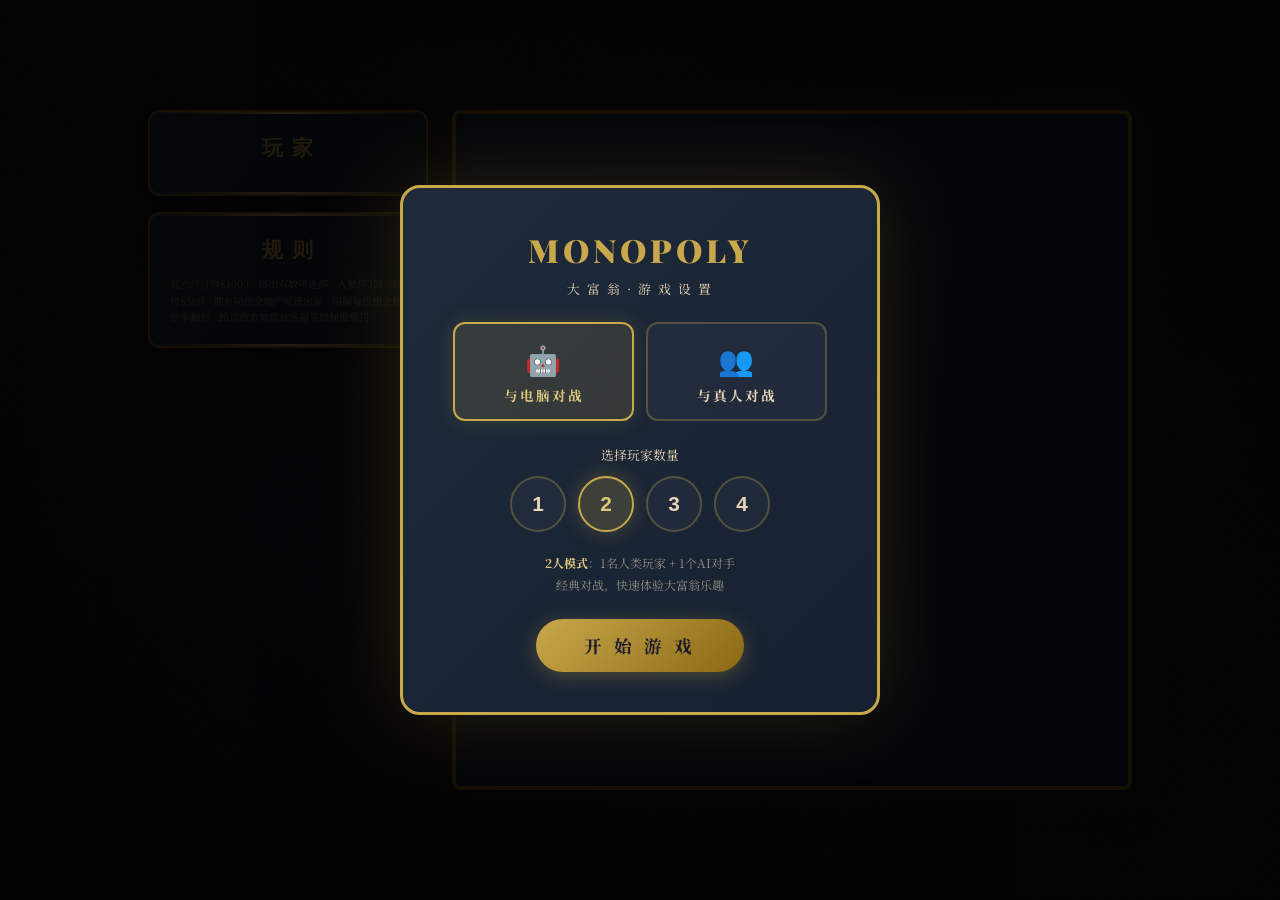
==== monopoly.html @ a70f1a92 "Initial commit - Monopoly board game project" ====
<!DOCTYPE html>
<html lang="zh-CN">
<head>
<meta charset="UTF-8">
<meta name="viewport" content="width=device-width, initial-scale=1.0">
<title>大富翁 - Monopoly</title>
<link href="https://fonts.googleapis.com/css2?family=Playfair+Display:wght@400;700;900&family=Noto+Serif+SC:wght@400;600;700;900&family=Cormorant+Garamond:wght@400;600;700&display=swap" rel="stylesheet">
<style>
:root {
  --gold: #c9a84c;
  --gold-light: #e0c97f;
  --gold-dark: #8b6914;
  --bg: #1a1a2e;
  --text: #e8d5b7;
  --text-light: #f5ecd7;
  --red: #c0392b;
  --red-light: #e74c3c;
  --green: #27ae60;
  --blue: #2980b9;
  --orange: #e67e22;
  --pink: #e84393;
  --brown: #8b4513;
  --light-blue: #87ceeb;
  --dark-blue: #1a237e;
  --railroad: #555;
  --utility: #aaa;
  --p4-yellow: #f1c40f;
  --p4-green: #27ae60;
}

* { margin: 0; padding: 0; box-sizing: border-box; }

body {
  background: radial-gradient(ellipse at center, #1a1a2e 0%, #0a0a15 70%);
  min-height: 100vh;
  display: flex;
  justify-content: center;
  align-items: center;
  font-family: 'Noto Serif SC', 'Playfair Display', serif;
  overflow-x: hidden;
  position: relative;
}
body::before {
  content: '';
  position: fixed;
  inset: 0;
  pointer-events: none;
  z-index: 0;
  background:
    repeating-linear-gradient(45deg, transparent, transparent 2px, rgba(201,168,76,0.025) 2px, rgba(201,168,76,0.025) 4px),
    repeating-linear-gradient(-45deg, transparent, transparent 2px, rgba(201,168,76,0.025) 2px, rgba(201,168,76,0.025) 4px),
    radial-gradient(ellipse at 30% 20%, rgba(201,168,76,0.04) 0%, transparent 50%),
    radial-gradient(ellipse at 70% 80%, rgba(201,168,76,0.03) 0%, transparent 50%);
}
body::after {
  content: '';
  position: fixed;
  inset: 0;
  pointer-events: none;
  z-index: 0;
  background: url("data:image/svg+xml,%3Csvg viewBox='0 0 256 256' xmlns='http://www.w3.org/2000/svg'%3E%3Cfilter id='n'%3E%3CfeTurbulence type='fractalNoise' baseFrequency='0.9' numOctaves='4' stitchTiles='stitch'/%3E%3C/filter%3E%3Crect width='100%25' height='100%25' filter='url(%23n)' opacity='0.03'/%3E%3C/svg%3E");
  opacity: 0.6;
}

.game-wrapper { display: flex; gap: 24px; align-items: flex-start; padding: 20px; position: relative; z-index: 1; }

.side-panel { display: flex; flex-direction: column; gap: 16px; min-width: 240px; max-width: 280px; }

.panel-card {
  background: linear-gradient(135deg, #1e2a3a 0%, #162030 100%);
  border: 2px solid var(--gold-dark);
  border-radius: 12px;
  padding: 20px;
  position: relative;
  overflow: hidden;
  box-shadow: 0 4px 20px rgba(0,0,0,0.5), inset 0 1px 0 rgba(201,168,76,0.1);
}

.panel-card::before, .panel-card::after {
  content: '';
  position: absolute;
  left: 0; right: 0;
  height: 2px;
  background: linear-gradient(90deg, transparent, var(--gold-light), transparent);
}
.panel-card::before { top: 0; }
.panel-card::after { bottom: 0; }

.panel-title {
  font-family: 'Playfair Display', serif;
  color: var(--gold);
  font-size: 1.3rem;
  font-weight: 700;
  text-align: center;
  letter-spacing: 2px;
  margin-bottom: 12px;
}

.player-item {
  display: flex;
  align-items: center;
  gap: 12px;
  padding: 10px 14px;
  border-radius: 8px;
  background: rgba(255,255,255,0.03);
  border: 1px solid rgba(201,168,76,0.15);
  transition: all 0.3s;
  margin-bottom: 6px;
}

.player-item.active {
  border-color: var(--gold);
  background: rgba(201,168,76,0.08);
  box-shadow: 0 0 20px rgba(201,168,76,0.15);
}

.player-token {
  width: 38px; height: 38px;
  border-radius: 50%;
  display: flex;
  align-items: center;
  justify-content: center;
  font-weight: 900;
  font-size: 1rem;
  color: white;
  flex-shrink: 0;
  box-shadow: 0 3px 10px rgba(0,0,0,0.4);
  position: relative;
}

.player-token::after {
  content: '';
  position: absolute;
  inset: -3px;
  border-radius: 50%;
  border: 2px solid rgba(255,255,255,0.3);
}

.player-details { flex: 1; min-width: 0; }
.player-name { color: var(--text-light); font-weight: 600; font-size: 0.9rem; }
.player-money {
  color: var(--gold-light);
  font-family: 'Cormorant Garamond', serif;
  font-size: 1.1rem;
  font-weight: 700;
}
.player-props { color: rgba(232,213,183,0.5); font-size: 0.7rem; margin-top: 2px; }

/* ===== BOARD ===== */
.board-outer {
  background: linear-gradient(135deg, #1a2744 0%, #0d1b36 100%);
  border: 4px solid var(--gold-dark);
  border-radius: 8px;
  padding: 6px;
  box-shadow: 0 0 40px rgba(201,168,76,0.15), 0 10px 40px rgba(0,0,0,0.6), inset 0 0 30px rgba(0,0,0,0.3);
}

.board-grid {
  display: grid;
  grid-template-columns: repeat(11, 1fr);
  grid-template-rows: repeat(11, 1fr);
  width: 660px; height: 660px;
  gap: 2px;
  position: relative;
}

.center-area {
  grid-column: 2 / 11; grid-row: 2 / 11;
  background: linear-gradient(135deg, #0d1b36 0%, #091428 100%);
  border: 2px solid rgba(201,168,76,0.2);
  border-radius: 4px;
  display: flex;
  flex-direction: column;
  align-items: center;
  justify-content: center;
  gap: 16px;
  position: relative;
  overflow: hidden;
}

.center-area::before {
  content: '大 富 翁';
  position: absolute;
  font-family: 'Playfair Display', serif;
  font-size: 3.5rem;
  font-weight: 900;
  color: rgba(201,168,76,0.08);
  letter-spacing: 10px;
  transform: rotate(-15deg);
  white-space: nowrap;
}

.game-logo {
  font-family: 'Playfair Display', serif;
  font-size: 2rem;
  font-weight: 900;
  color: var(--gold);
  text-align: center;
  letter-spacing: 6px;
  text-shadow: 0 0 20px rgba(201,168,76,0.3);
  z-index: 1;
}

.game-logo .sub { display: block; font-size: 0.7rem; letter-spacing: 4px; font-weight: 400; color: rgba(201,168,76,0.6); }

.dice-container { display: flex; justify-content: center; gap: 14px; margin: 8px 0; }

.dice {
  width: 52px; height: 52px;
  background: linear-gradient(145deg, #faf3e0, #e8d5b7);
  border-radius: 10px;
  display: grid;
  grid-template-columns: repeat(3, 1fr);
  grid-template-rows: repeat(3, 1fr);
  padding: 6px;
  box-shadow: 0 4px 15px rgba(0,0,0,0.5), inset 0 -2px 3px rgba(0,0,0,0.1);
  align-items: center; justify-items: center;
}

.dice.rolling { animation: diceRoll 0.5s ease-out; }

@keyframes diceRoll {
  0% { transform: rotate(0deg) scale(1); }
  25% { transform: rotate(90deg) scale(1.15); }
  50% { transform: rotate(200deg) scale(1.1); }
  75% { transform: rotate(310deg) scale(1.15); }
  100% { transform: rotate(360deg) scale(1); }
}

.dot { width: 10px; height: 10px; background: #2c1810; border-radius: 50%; }

.btn-roll {
  background: linear-gradient(135deg, var(--gold), var(--gold-dark));
  color: #1a1a2e;
  border: none;
  padding: 12px 36px;
  font-family: 'Noto Serif SC', serif;
  font-size: 1rem;
  font-weight: 700;
  border-radius: 50px;
  cursor: pointer;
  letter-spacing: 3px;
  box-shadow: 0 4px 15px rgba(201,168,76,0.3);
  transition: all 0.3s;
  z-index: 1;
}

.btn-roll:hover { transform: translateY(-2px); box-shadow: 0 6px 25px rgba(201,168,76,0.5); }
.btn-roll:active { transform: translateY(0); }
.btn-roll:disabled { opacity: 0.5; cursor: not-allowed; transform: none; }

.game-status { color: var(--text); font-size: 0.85rem; text-align: center; z-index: 1; min-height: 1.5em; }

/* ===== CELLS ===== */
.cell {
  border-radius: 3px;
  display: flex;
  flex-direction: column;
  align-items: center;
  justify-content: center;
  font-size: 0.55rem;
  text-align: center;
  cursor: pointer;
  transition: all 0.2s;
  position: relative;
  overflow: hidden;
  border: 1px solid rgba(201,168,76,0.1);
}

.cell:hover { z-index: 10; transform: scale(1.08); box-shadow: 0 0 15px rgba(201,168,76,0.3); }

.cell .color-bar { position: absolute; bottom: 0; left: 0; right: 0; height: 4px; }
.cell .cell-name {
  font-weight: 700;
  line-height: 1.2;
  font-size: 0.55rem;
  color: #f0e6d3;
  text-shadow: 0 1px 2px rgba(0,0,0,0.6);
  padding: 0 2px;
}
.cell .cell-price { font-size: 0.4rem; color: rgba(255,255,255,0.55); }

/* Color-coded cell names by property group */
.cell.property .cell-name { color: #f0e6d3; }
.cell.corner .cell-name { color: #e0c97f; font-size: 0.65rem; text-shadow: 0 0 6px rgba(201,168,76,0.4); }
.cell.chance .cell-name { color: #f5a098; }
.cell.chest .cell-name { color: #82e0aa; }
.cell.tax .cell-name { color: #f0c0a0; }
.cell.railroad .cell-name { color: #c0c0c0; }
.cell.utility .cell-name { color: #e0d8c8; }

.cell.corner { font-size: 0.65rem; font-weight: 700; letter-spacing: 1px; background: rgba(201,168,76,0.08) !important; border-color: rgba(201,168,76,0.3); }
.cell.property { background: rgba(255,255,255,0.03); }
.cell.chance { background: rgba(231,76,60,0.08); border-color: rgba(231,76,60,0.2); }
.cell.chest { background: rgba(46,204,113,0.08); border-color: rgba(46,204,113,0.2); }
.cell.tax { background: rgba(255,255,255,0.05); }
.cell.railroad { background: rgba(255,255,255,0.05); }
.cell.utility { background: rgba(255,255,255,0.05); }

.cell .tokens-on-cell { display: flex; gap: 1px; position: absolute; top: 2px; }
.cell .mini-token { width: 12px; height: 12px; border-radius: 50%; border: 1px solid rgba(255,255,255,0.5); }

.cell.owned { box-shadow: inset 0 0 8px rgba(201,168,76,0.2); }

/* Teleport mode highlight */
.cell.teleport-target {
  animation: teleportPulse 0.8s ease-in-out infinite;
  border-color: rgba(46, 204, 113, 0.5) !important;
  box-shadow: 0 0 12px rgba(46, 204, 113, 0.3), inset 0 0 8px rgba(46, 204, 113, 0.1);
}

.cell.teleport-target:hover {
  border-color: rgba(46, 204, 113, 0.9) !important;
  box-shadow: 0 0 25px rgba(46, 204, 113, 0.6), inset 0 0 15px rgba(46, 204, 113, 0.2);
  transform: scale(1.1);
  z-index: 15;
}

@keyframes teleportPulse {
  0%, 100% { box-shadow: 0 0 8px rgba(46, 204, 113, 0.2), inset 0 0 6px rgba(46, 204, 113, 0.08); }
  50% { box-shadow: 0 0 18px rgba(46, 204, 113, 0.45), inset 0 0 12px rgba(46, 204, 113, 0.15); }
}

/* House icons */
.cell .houses-row {
  display: flex;
  gap: 1px;
  position: absolute;
  bottom: 5px;
  left: 50%;
  transform: translateX(-50%);
}

.cell .house-icon {
  width: 6px; height: 6px;
  background: #2ecc71;
  border: 1px solid #27ae60;
  clip-path: polygon(0% 100%, 0% 40%, 50% 0%, 100% 40%, 100% 100%);
}

.cell .hotel-icon {
  width: 10px; height: 7px;
  background: #e74c3c;
  border: 1px solid #c0392b;
  border-radius: 2px;
}

/* ===== CELL HIGHLIGHT ===== */
.cell.current-pos {
  animation: cellGlow 1.2s ease-in-out infinite;
  z-index: 5;
}

@keyframes cellGlow {
  0%, 100% { box-shadow: 0 0 8px rgba(201,168,76,0.4), inset 0 0 8px rgba(201,168,76,0.15); }
  50% { box-shadow: 0 0 20px rgba(201,168,76,0.8), 0 0 35px rgba(201,168,76,0.4), inset 0 0 15px rgba(201,168,76,0.25); }
}

/* ===== PENALTY ANIMATION ===== */
.penalty-overlay {
  position: fixed;
  inset: 0;
  display: flex;
  align-items: center;
  justify-content: center;
  z-index: 260;
  pointer-events: none;
}

.penalty-burst {
  display: flex;
  flex-direction: column;
  align-items: center;
  gap: 4px;
  animation: penaltyPop 0.6s cubic-bezier(0.34, 1.56, 0.64, 1);
}

.penalty-amount {
  font-family: 'Cormorant Garamond', serif;
  font-size: 3.5rem;
  font-weight: 900;
  color: #e74c3c;
  text-shadow: 0 0 30px rgba(231,76,60,0.6), 0 4px 10px rgba(0,0,0,0.5);
  animation: penaltyShake 0.5s ease-in-out;
}

.penalty-label {
  font-size: 1rem;
  color: var(--text-light);
  letter-spacing: 2px;
}

@keyframes penaltyPop {
  0% { transform: scale(0.3); opacity: 0; }
  60% { transform: scale(1.15); opacity: 1; }
  100% { transform: scale(1); opacity: 1; }
}

@keyframes penaltyShake {
  0%, 100% { transform: translateX(0); }
  10% { transform: translateX(-8px); }
  20% { transform: translateX(8px); }
  30% { transform: translateX(-6px); }
  40% { transform: translateX(6px); }
  50% { transform: translateX(-4px); }
  60% { transform: translateX(4px); }
  70% { transform: translateX(-2px); }
  80% { transform: translateX(2px); }
  90% { transform: translateX(0); }
}

/* ===== DICE RESULT OVERLAY ===== */
.dice-result-overlay {
  position: fixed;
  inset: 0;
  display: flex;
  align-items: center;
  justify-content: center;
  z-index: 250;
  pointer-events: none;
  animation: diceResultIn 0.3s ease-out;
}

.dice-result-content {
  display: flex;
  align-items: center;
  gap: 20px;
  background: linear-gradient(135deg, #1e2a3a 0%, #162030 100%);
  border: 3px solid var(--gold);
  border-radius: 20px;
  padding: 24px 40px;
  box-shadow: 0 15px 50px rgba(0,0,0,0.6), 0 0 60px rgba(201,168,76,0.25);
}

.dice-result-dice { display: flex; gap: 12px; }

.dice-result-die {
  width: 64px; height: 64px;
  background: linear-gradient(145deg, #faf3e0, #e8d5b7);
  border-radius: 14px;
  display: grid;
  grid-template-columns: repeat(3, 1fr);
  grid-template-rows: repeat(3, 1fr);
  padding: 8px;
  box-shadow: 0 4px 20px rgba(0,0,0,0.5), inset 0 -3px 4px rgba(0,0,0,0.1);
  align-items: center; justify-items: center;
  animation: dicePopIn 0.4s cubic-bezier(0.34, 1.56, 0.64, 1);
}

.dice-result-die:nth-child(2) { animation-delay: 0.15s; }
.dice-result-die .rdot { width: 13px; height: 13px; background: #2c1810; border-radius: 50%; }

@keyframes dicePopIn {
  0% { transform: scale(0) rotate(-180deg); opacity: 0; }
  100% { transform: scale(1) rotate(0deg); opacity: 1; }
}

.dice-result-info { display: flex; flex-direction: column; align-items: center; gap: 4px; }

.dice-result-total {
  font-family: 'Cormorant Garamond', serif;
  font-size: 2.8rem;
  font-weight: 700;
  color: var(--gold);
  line-height: 1;
  text-shadow: 0 0 15px rgba(201,168,76,0.4);
}

.dice-result-label { font-size: 0.8rem; color: var(--text); letter-spacing: 2px; }
.dice-result-double { font-family: 'Playfair Display', serif; font-size: 0.9rem; color: var(--gold-light); letter-spacing: 3px; animation: doublePulse 0.8s ease-in-out infinite; }

@keyframes doublePulse {
  0%, 100% { opacity: 0.6; transform: scale(1); }
  50% { opacity: 1; transform: scale(1.08); }
}

@keyframes diceResultIn { from { opacity: 0; transform: scale(0.8); } to { opacity: 1; transform: scale(1); } }
.dice-result-overlay.fade-out { animation: diceResultOut 0.3s ease-out forwards; }
@keyframes diceResultOut { from { opacity: 1; transform: scale(1); } to { opacity: 0; transform: scale(0.9); } }

/* ===== MOVING TOKEN ===== */
.moving-token {
  position: absolute;
  width: 16px; height: 16px;
  border-radius: 50%;
  z-index: 20;
  pointer-events: none;
  box-shadow: 0 0 15px currentColor, 0 2px 8px rgba(0,0,0,0.5);
  transition: left 0.18s ease-out, top 0.18s ease-out;
  border: 2px solid rgba(255,255,255,0.5);
}

.path-trace {
  position: absolute;
  width: 10px; height: 10px;
  border-radius: 50%;
  z-index: 8;
  pointer-events: none;
  animation: traceFade 0.6s ease-out forwards;
}

@keyframes traceFade {
  0% { opacity: 0.8; transform: scale(1); }
  100% { opacity: 0; transform: scale(0.3); }
}

/* ===== SETUP MODAL ===== */
.setup-overlay {
  position: fixed;
  inset: 0;
  background: rgba(0,0,0,0.85);
  display: flex;
  align-items: center;
  justify-content: center;
  z-index: 500;
  animation: fadeIn 0.5s;
}

.setup-card {
  background: linear-gradient(135deg, #1e2a3a 0%, #162030 100%);
  border: 3px solid var(--gold);
  border-radius: 20px;
  padding: 40px 50px;
  box-shadow: 0 0 80px rgba(201,168,76,0.2), 0 20px 60px rgba(0,0,0,0.5);
  animation: slideUp 0.5s ease-out;
  text-align: center;
  max-width: 480px;
  width: 90%;
}

.setup-title {
  font-family: 'Playfair Display', serif;
  font-size: 2rem;
  font-weight: 900;
  color: var(--gold);
  letter-spacing: 4px;
  margin-bottom: 8px;
}

.setup-subtitle {
  font-size: 0.8rem;
  color: var(--text);
  margin-bottom: 24px;
  letter-spacing: 2px;
}

.setup-players {
  display: flex;
  justify-content: center;
  gap: 12px;
  margin-bottom: 20px;
}

.setup-player-btn {
  width: 56px; height: 56px;
  border-radius: 50%;
  border: 2px solid rgba(201,168,76,0.3);
  background: rgba(255,255,255,0.03);
  color: var(--text);
  font-size: 1.3rem;
  font-weight: 700;
  cursor: pointer;
  transition: all 0.3s;
  display: flex;
  align-items: center;
  justify-content: center;
}

.setup-player-btn:hover { border-color: var(--gold); background: rgba(201,168,76,0.1); }
.setup-player-btn.selected { border-color: var(--gold); background: rgba(201,168,76,0.2); box-shadow: 0 0 20px rgba(201,168,76,0.3); color: var(--gold-light); }

.setup-description {
  font-size: 0.75rem;
  color: rgba(232,213,183,0.6);
  line-height: 1.8;
  margin-bottom: 24px;
}

.setup-description strong { color: var(--gold-light); }

.btn-start {
  background: linear-gradient(135deg, var(--gold), var(--gold-dark));
  color: #1a1a2e;
  border: none;
  padding: 14px 48px;
  font-family: 'Noto Serif SC', serif;
  font-size: 1.1rem;
  font-weight: 700;
  border-radius: 50px;
  cursor: pointer;
  letter-spacing: 4px;
  box-shadow: 0 4px 20px rgba(201,168,76,0.3);
  transition: all 0.3s;
}

.btn-start:hover { transform: translateY(-2px); box-shadow: 0 8px 30px rgba(201,168,76,0.5); }
.btn-start:active { transform: translateY(0); }

/* ===== HOUSE UPGRADE PANEL ===== */
.house-upgrade-item {
  display: flex;
  align-items: center;
  justify-content: space-between;
  padding: 6px 0;
  border-bottom: 1px solid rgba(201,168,76,0.1);
  font-size: 0.65rem;
  color: var(--text);
}

.house-upgrade-item .prop-info { flex: 1; }
.house-upgrade-item .prop-name-u { font-weight: 600; color: var(--text-light); }
.house-upgrade-item .prop-houses { font-size: 0.6rem; color: rgba(232,213,183,0.5); }

.btn-house {
  padding: 3px 10px;
  font-size: 0.6rem;
  border-radius: 4px;
  border: 1px solid var(--gold);
  background: transparent;
  color: var(--gold-light);
  cursor: pointer;
  transition: all 0.2s;
  font-weight: 600;
  white-space: nowrap;
}

.btn-house:hover { background: rgba(201,168,76,0.15); }
.btn-house:disabled { opacity: 0.3; cursor: not-allowed; }

/* ===== MODAL ===== */
.modal-overlay {
  position: fixed;
  inset: 0;
  background: rgba(0,0,0,0.75);
  display: flex;
  align-items: center;
  justify-content: center;
  z-index: 100;
  animation: fadeIn 0.2s;
}

.modal-overlay.hidden { display: none; }

@keyframes fadeIn { from { opacity: 0; } to { opacity: 1; } }

.modal-card {
  background: linear-gradient(135deg, #1e2a3a 0%, #162030 100%);
  border: 3px solid var(--gold);
  border-radius: 16px;
  padding: 30px;
  max-width: 380px;
  width: 90%;
  box-shadow: 0 20px 60px rgba(0,0,0,0.7), 0 0 40px rgba(201,168,76,0.15);
  animation: slideUp 0.3s ease-out;
}

@keyframes slideUp { from { transform: translateY(30px); opacity: 0; } to { transform: translateY(0); opacity: 1; } }

.modal-title {
  font-family: 'Playfair Display', serif;
  color: var(--gold);
  font-size: 1.6rem;
  text-align: center;
  margin-bottom: 16px;
  letter-spacing: 2px;
}

.modal-body { color: var(--text); text-align: center; line-height: 1.8; margin-bottom: 20px; }
.modal-body .prop-name { font-size: 1.2rem; font-weight: 700; color: var(--gold-light); }
.modal-body .prop-price { font-size: 0.9rem; color: var(--text); }

.modal-buttons { display: flex; gap: 12px; justify-content: center; }

.btn {
  padding: 10px 28px;
  border-radius: 50px;
  font-family: 'Noto Serif SC', serif;
  font-weight: 700;
  font-size: 0.9rem;
  cursor: pointer;
  letter-spacing: 2px;
  transition: all 0.3s;
  border: none;
}

.btn-primary { background: linear-gradient(135deg, var(--gold), var(--gold-dark)); color: #1a1a2e; }
.btn-primary:hover { box-shadow: 0 4px 15px rgba(201,168,76,0.4); transform: translateY(-1px); }
.btn-secondary { background: transparent; border: 1px solid rgba(201,168,76,0.4); color: var(--text); }
.btn-secondary:hover { background: rgba(201,168,76,0.08); }

/* ===== NOTIFICATION ===== */
.notification {
  position: fixed;
  top: 20px;
  left: 50%;
  transform: translateX(-50%);
  background: linear-gradient(135deg, #1e2a3a, #162030);
  border: 2px solid var(--gold);
  border-radius: 12px;
  padding: 14px 28px;
  color: var(--text-light);
  font-family: 'Noto Serif SC', serif;
  z-index: 200;
  animation: notifIn 0.3s ease-out;
  box-shadow: 0 10px 30px rgba(0,0,0,0.5);
  text-align: center;
  max-width: 500px;
}

.notification.fade-out { animation: notifOut 0.3s ease-out forwards; }

@keyframes notifIn { from { transform: translateX(-50%) translateY(-20px); opacity: 0; } to { transform: translateX(-50%) translateY(0); opacity: 1; } }
@keyframes notifOut { from { transform: translateX(-50%) translateY(0); opacity: 1; } to { transform: translateX(-50%) translateY(-20px); opacity: 0; } }

/* ===== GAME OVER ===== */
.game-over-overlay {
  position: fixed;
  inset: 0;
  background: rgba(0,0,0,0.85);
  display: flex;
  align-items: center;
  justify-content: center;
  z-index: 300;
  animation: fadeIn 0.5s;
}

.game-over-card {
  background: linear-gradient(135deg, #1e2a3a, #162030);
  border: 3px solid var(--gold);
  border-radius: 20px;
  padding: 40px;
  text-align: center;
  box-shadow: 0 0 80px rgba(201,168,76,0.2);
  animation: slideUp 0.5s ease-out;
}

.game-over-title { font-family: 'Playfair Display', serif; font-size: 2.5rem; color: var(--gold); letter-spacing: 4px; margin-bottom: 12px; }
.game-over-winner { font-size: 1.4rem; color: var(--text-light); margin-bottom: 24px; }

@media (max-width: 1000px) {
  .game-wrapper { flex-direction: column; align-items: center; width: 100%; padding: 12px; }
  .side-panel { flex-direction: row; min-width: auto; max-width: none; width: 100%; flex-wrap: wrap; justify-content: center; }
  .side-panel .panel-card { flex: 1; min-width: 200px; }
  .board-grid { width: min(86vw, 660px); height: min(86vw, 660px); }
}

/* ===== MODE SELECTOR ===== */
.mode-selector {
  display: flex;
  gap: 12px;
  margin-bottom: 24px;
  justify-content: center;
}

.mode-btn {
  flex: 1;
  padding: 14px 20px;
  border-radius: 12px;
  border: 2px solid rgba(201,168,76,0.3);
  background: rgba(255,255,255,0.03);
  color: var(--text);
  cursor: pointer;
  transition: all 0.3s;
  font-family: 'Noto Serif SC', serif;
  font-size: 0.85rem;
  letter-spacing: 2px;
  text-align: center;
}

.mode-btn:hover { border-color: var(--gold); background: rgba(201,168,76,0.08); }
.mode-btn.selected {
  border-color: var(--gold);
  background: rgba(201,168,76,0.15);
  box-shadow: 0 0 20px rgba(201,168,76,0.2);
  color: var(--gold-light);
}

.mode-btn .mode-icon { display: block; font-size: 1.8rem; margin-bottom: 6px; }
.mode-btn .mode-label { font-weight: 700; }

/* ===== NAME INPUT ===== */
.name-input-group {
  display: flex;
  align-items: center;
  gap: 10px;
  margin-bottom: 10px;
  justify-content: center;
}

.name-input-color {
  width: 28px; height: 28px;
  border-radius: 50%;
  border: 2px solid rgba(255,255,255,0.3);
  flex-shrink: 0;
}

.name-input-field {
  padding: 8px 14px;
  border-radius: 8px;
  border: 1px solid rgba(201,168,76,0.3);
  background: rgba(255,255,255,0.05);
  color: var(--text-light);
  font-family: 'Noto Serif SC', serif;
  font-size: 0.85rem;
  text-align: center;
  width: 140px;
  outline: none;
  transition: border-color 0.3s;
}

.name-input-field:focus { border-color: var(--gold); }

.name-input-label {
  color: var(--text);
  font-size: 0.75rem;
  width: 50px;
  text-align: right;
  flex-shrink: 0;
}

/* ===== PASS DEVICE OVERLAY ===== */
.pass-overlay {
  position: fixed;
  inset: 0;
  background: rgba(0,0,0,0.9);
  display: flex;
  align-items: center;
  justify-content: center;
  z-index: 400;
  animation: fadeIn 0.3s;
  cursor: pointer;
}

.pass-card {
  background: linear-gradient(135deg, #1e2a3a 0%, #162030 100%);
  border: 3px solid var(--gold);
  border-radius: 20px;
  padding: 40px 50px;
  text-align: center;
  box-shadow: 0 0 60px rgba(201,168,76,0.2), 0 20px 60px rgba(0,0,0,0.5);
  animation: slideUp 0.4s ease-out;
  cursor: pointer;
  transition: transform 0.3s;
}

.pass-card:hover { transform: scale(1.02); }

.pass-icon {
  font-size: 3rem;
  margin-bottom: 16px;
  animation: passPulse 1.5s ease-in-out infinite;
}

@keyframes passPulse {
  0%, 100% { transform: scale(1); opacity: 0.8; }
  50% { transform: scale(1.1); opacity: 1; }
}

.pass-title {
  font-family: 'Playfair Display', serif;
  font-size: 1.8rem;
  color: var(--gold);
  letter-spacing: 3px;
  margin-bottom: 8px;
}

.pass-player-name {
  font-size: 1.5rem;
  font-weight: 700;
  color: var(--text-light);
  margin-bottom: 4px;
}

.pass-player-color {
  display: inline-block;
  width: 16px; height: 16px;
  border-radius: 50%;
  margin-right: 8px;
  vertical-align: middle;
}

.pass-hint {
  font-size: 0.8rem;
  color: rgba(232,213,183,0.5);
  margin-top: 16px;
  letter-spacing: 2px;
  animation: hintBlink 2s ease-in-out infinite;
}

@keyframes hintBlink {
  0%, 100% { opacity: 0.4; }
  50% { opacity: 1; }
}

/* ===== TURN INDICATOR ===== */
.turn-indicator {
  display: none;
  position: fixed;
  top: 16px;
  left: 50%;
  transform: translateX(-50%);
  z-index: 50;
  background: linear-gradient(135deg, #1e2a3a, #162030);
  border: 2px solid var(--gold);
  border-radius: 50px;
  padding: 8px 24px;
  font-family: 'Noto Serif SC', serif;
  font-size: 0.9rem;
  color: var(--gold-light);
  letter-spacing: 2px;
  animation: slideDown 0.3s ease-out;
  box-shadow: 0 4px 20px rgba(0,0,0,0.5);
}

@keyframes slideDown {
  from { transform: translateX(-50%) translateY(-40px); opacity: 0; }
  to { transform: translateX(-50%) translateY(0); opacity: 1; }
}
</style>
</head>
<body>

<!-- Setup Modal -->
<div class="setup-overlay" id="setupOverlay">
  <div class="setup-card">
    <div class="setup-title">MONOPOLY</div>
    <div class="setup-subtitle">大 富 翁 · 游 戏 设 置</div>
    <!-- Mode Selector -->
    <div class="mode-selector" id="modeSelector">
      <button class="mode-btn selected" data-mode="ai">
        <span class="mode-icon">🤖</span>
        <span class="mode-label">与电脑对战</span>
      </button>
      <button class="mode-btn" data-mode="human">
        <span class="mode-icon">👥</span>
        <span class="mode-label">与真人对战</span>
      </button>
    </div>
    <!-- Player Count -->
    <div style="font-size:0.8rem;color:var(--text);margin-bottom:12px;" id="playerCountLabel">选择玩家数量</div>
    <div class="setup-players" id="setupPlayers">
      <button class="setup-player-btn" data-count="1">1</button>
      <button class="setup-player-btn selected" data-count="2">2</button>
      <button class="setup-player-btn" data-count="3">3</button>
      <button class="setup-player-btn" data-count="4">4</button>
    </div>
    <!-- Name Inputs (visible in human mode) -->
    <div id="nameInputs" style="display:none; margin-top: 16px;"></div>
    <!-- Description -->
    <div class="setup-description" id="setupDescription">
      <strong>2人模式</strong>：1名人类玩家 + 1个AI对手<br>
      经典对战，快速体验大富翁乐趣
    </div>
    <button class="btn-start" id="btnStartGame">开 始 游 戏</button>
  </div>
</div>

<div class="game-wrapper">
  <div class="side-panel">
    <div class="panel-card">
      <div class="panel-title">玩 家</div>
      <div class="player-info" id="playerInfo"></div>
    </div>
    <div class="panel-card" id="propertyPanel" style="display:none;">
      <div class="panel-title">地 产</div>
      <div id="propertyList" style="font-size:0.7rem;color:var(--text);max-height:200px;overflow-y:auto;"></div>
    </div>
    <div class="panel-card" id="housePanel" style="display:none;">
      <div class="panel-title">🏠 房屋升级</div>
      <div id="houseList" style="font-size:0.7rem;color:var(--text);max-height:250px;overflow-y:auto;"></div>
    </div>
    <div class="panel-card">
      <div class="panel-title">规 则</div>
      <div style="font-size:0.65rem;color:rgba(232,213,183,0.6);line-height:1.6;">
        起点经过得$1000 · 掷出双数可连掷 · 入狱停3回合或付$500 · 拥有同色全地产可建房屋 · 房屋每级租金按倍率翻倍 · 路过敌方地盘按房屋等级梯度惩罚
      </div>
    </div>
  </div>

  <div class="board-container">
    <div class="board-outer">
      <div class="board-grid" id="boardGrid"></div>
    </div>
  </div>
</div>

<!-- Buy Modal -->
<div class="modal-overlay hidden" id="buyModal">
  <div class="modal-card">
    <div class="modal-title" id="buyModalTitle">购买地产</div>
    <div class="modal-body" id="buyModalBody"></div>
    <div class="modal-buttons">
      <button class="btn btn-primary" id="btnBuy">购 买</button>
      <button class="btn btn-secondary" id="btnSkip">跳 过</button>
    </div>
  </div>
</div>

<!-- Card Modal -->
<div class="modal-overlay hidden" id="cardModal">
  <div class="modal-card">
    <div class="modal-title" id="cardModalTitle"></div>
    <div class="modal-body" id="cardModalBody"></div>
    <div class="modal-buttons">
      <button class="btn btn-primary" id="btnCardOk">确 定</button>
    </div>
  </div>
</div>

<!-- Auction -->
<div class="modal-overlay hidden" id="auctionModal">
  <div class="modal-card">
    <div class="modal-title" id="auctionTitle">拍卖</div>
    <div class="modal-body" id="auctionBody"></div>
    <div class="modal-buttons">
      <button class="btn btn-primary" id="btnAuctionBid">出 价</button>
      <button class="btn btn-secondary" id="btnAuctionPass">跳 过</button>
    </div>
  </div>
</div>

<!-- Game Over -->
<div id="gameOverOverlay" class="game-over-overlay" style="display:none;">
  <div class="game-over-card">
    <div class="game-over-title" id="gameOverTitle"></div>
    <div class="game-over-winner" id="gameOverWinner"></div>
    <button class="btn btn-primary" onclick="location.reload()">再来一局</button>
  </div>
</div>

<!-- Pass Device Overlay (for human vs human mode) -->
<div id="passOverlay" class="pass-overlay" style="display:none;" onclick="confirmPassDevice()">
  <div class="pass-card">
    <div class="pass-icon">↗️</div>
    <div class="pass-title">PASS THE DEVICE</div>
    <div style="margin-bottom: 16px;">
      <span class="pass-player-color" id="passPlayerColor" style="display:inline-block;width:20px;height:20px;border-radius:50%;vertical-align:middle;"></span>
      <span class="pass-player-name" id="passPlayerName"></span>
    </div>
    <div>轮到你了！</div>
    <div class="pass-hint">点击屏幕开始你的回合</div>
  </div>
</div>

<!-- Turn Indicator -->
<div class="turn-indicator" id="turnIndicator">
  <span id="turnIndicatorText"></span>
</div>

<div id="notificationContainer"></div>
<div id="diceResultOverlay" class="dice-result-overlay" style="display:none;"></div>
<div id="penaltyContainer"></div>

<script>
// ==================== GAME DATA ====================
const BOARD_SIZE = 40;

const COLOR_GROUPS = {
  brown: [1, 3],
  lightBlue: [5, 6],
  pink: [8, 9],
  orange: [11, 13, 14],
  red: [16, 17, 19],
  yellow: [21, 23, 24],
  green: [26, 27, 29],
  darkBlue: [31, 32],
  gold: [34, 36],
};

const GROUP_COLORS = {
  brown: '#8b4513', lightBlue: '#87ceeb', pink: '#e84393', orange: '#e67e22',
  red: '#e74c3c', yellow: '#f1c40f', green: '#27ae60', darkBlue: '#1a237e',
  gold: '#c9a84c',
};

// 建房费: 低级区500, 中级区1000, 高级区2000（规则文档第115-118行）
const HOUSE_COST = {
  brown: 500, lightBlue: 500, pink: 500,
  orange: 1000, red: 1000,
  yellow: 2000, green: 2000, darkBlue: 2000, gold: 2000,
};

// 租金倍率: 0=空地1x, 1=房屋3x, 2=公寓6x, 3=酒店12x, 4=地标20x（规则文档第94-99行）
const RENT_MULTIPLIER = [1, 3, 6, 12, 20];

// 建筑等级名称（规则文档第84-89行）
const HOUSE_LEVEL_NAMES = ['空地', '房屋', '公寓', '酒店', '地标'];

// SPACES: baseRent = 地价 × 10%（规则文档第79行）
const SPACES = [
  { type: 'go',          name: '起 点',       group: null,       price: null, baseRent: null,  icon: '→' },
  { type: 'property',    name: '郊区小径',      group: 'brown',    price: 600,  baseRent: 60 },
  { type: 'destiny',     name: '命 运',        group: null,       price: null, baseRent: null,  icon: '◆' },
  { type: 'property',    name: '田园路',        group: 'brown',    price: 600,  baseRent: 60 },
  { type: 'tax',         name: '所得税',       group: null,       price: null, baseRent: null,  icon: '💰' },
  { type: 'property',    name: '山谷道',        group: 'lightBlue',price: 600,  baseRent: 60 },
  { type: 'property',    name: '林间路',        group: 'lightBlue',price: 600,  baseRent: 60 },
  { type: 'chance',      name: '机 会',        group: null,       price: null, baseRent: null,  icon: '?' },
  { type: 'property',    name: '湖畔道',        group: 'pink',     price: 600,  baseRent: 60 },
  { type: 'property',    name: '春风路',        group: 'pink',     price: 600,  baseRent: 60 },
  { type: 'jail',        name: '监狱/探视',     group: null,       price: null, baseRent: null,  icon: '⚖' },
  { type: 'property',    name: '商业一街',      group: 'orange',   price: 1200, baseRent: 120 },
  { type: 'destiny',     name: '命 运',        group: null,       price: null, baseRent: null,  icon: '◆' },
  { type: 'property',    name: '商业二街',      group: 'orange',   price: 1200, baseRent: 120 },
  { type: 'property',    name: '商业三街',      group: 'orange',   price: 1200, baseRent: 120 },
  { type: 'chance',      name: '机 会',        group: null,       price: null, baseRent: null,  icon: '?' },
  { type: 'property',    name: '锦绣路',        group: 'red',      price: 1200, baseRent: 120 },
  { type: 'property',    name: '明珠大道',      group: 'red',      price: 1200, baseRent: 120 },
  { type: 'destiny',     name: '命 运',        group: null,       price: null, baseRent: null,  icon: '◆' },
  { type: 'property',    name: '星光道',        group: 'red',      price: 1200, baseRent: 120 },
  { type: 'freeParking', name: '免费停车',      group: null,       price: null, baseRent: null,  icon: 'P' },
  { type: 'property',    name: '中央一街',      group: 'yellow',   price: 2500, baseRent: 250 },
  { type: 'chance',      name: '机 会',        group: null,       price: null, baseRent: null,  icon: '?' },
  { type: 'property',    name: '中央二街',      group: 'yellow',   price: 2500, baseRent: 250 },
  { type: 'property',    name: '中央广场',      group: 'yellow',   price: 2500, baseRent: 250 },
  { type: 'destiny',     name: '命 运',        group: null,       price: null, baseRent: null,  icon: '◆' },
  { type: 'property',    name: '金融大道',      group: 'green',    price: 2500, baseRent: 250 },
  { type: 'property',    name: '世纪路',        group: 'green',    price: 2500, baseRent: 250 },
  { type: 'chance',      name: '机 会',        group: null,       price: null, baseRent: null,  icon: '?' },
  { type: 'property',    name: '国际中心',      group: 'green',    price: 2500, baseRent: 250 },
  { type: 'goToJail',    name: '前往监狱',      group: null,       price: null, baseRent: null,  icon: '🔒' },
  { type: 'property',    name: '黄金海岸',      group: 'darkBlue', price: 4000, baseRent: 400 },
  { type: 'property',    name: '钻石路',        group: 'darkBlue', price: 4000, baseRent: 400 },
  { type: 'destiny',     name: '命 运',        group: null,       price: null, baseRent: null,  icon: '◆' },
  { type: 'property',    name: '帝王台',        group: 'gold',     price: 4000, baseRent: 400 },
  { type: 'chance',      name: '机 会',        group: null,       price: null, baseRent: null,  icon: '?' },
  { type: 'property',    name: '至尊道',        group: 'gold',     price: 4000, baseRent: 400 },
  { type: 'destiny',     name: '命 运',        group: null,       price: null, baseRent: null,  icon: '◆' },
  { type: 'tax',         name: '豪宅税',       group: null,       price: null, baseRent: null,  icon: '💎' },
  { type: 'destiny',     name: '命 运',        group: null,       price: null, baseRent: null,  icon: '◆' },
];

const CHANCE_CARDS = [
  { text: '银行发放红利！获得 $500', action: (p) => { p.money += 500; return '获得 $500！'; } },
  { text: '中奖了！获得 $1000', action: (p) => { p.money += 1000; return '获得 $1000！'; } },
  { text: '出狱免费卡！如果入狱可立即出狱', action: (p) => { p.hasGetOutOfJailCard = true; return '获得出狱免费卡！'; } },
  { text: '汽车维修费 $300', action: (p) => { p.money -= 300; return '支付 $300 维修费。'; } },
  { text: '医疗支出 $500', action: (p) => { p.money -= 500; return '支付 $500 医疗费。'; } },
  { text: '后退 3 步', action: (p) => { p.position = (p.position - 3 + BOARD_SIZE) % BOARD_SIZE; return '后退 3 步。'; } },
  { text: '前进到起点，获得 $1000', action: (p) => { p.position = 0; p.money += 1000; return '前进到起点，获得 $1000！'; } },
  { text: '生日快乐！每位玩家给你 $100', action: (p) => {
    let total = 0;
    players.forEach(op => { if (op !== p) { op.money -= 100; total += 100; } });
    p.money += total; return `获得 $${total}！`;
  }},
  { text: '房屋维修费 $400', action: (p) => { p.money -= 400; return '支付 $400 维修费。'; } },
  { text: '前进到免费停车', action: (p) => { p.position = 20; return '前进到免费停车。'; } },
  { text: '前往监狱', action: (p) => { p.position = 10; p.inJail = true; p.jailTurns = 0; return '直接进监狱！'; } },
  { text: '捡到钱！获得 $300', action: (p) => { p.money += 300; return '获得 $300！'; } },
];

const DESTINY_CARDS = [
  { text: '继承遗产！获得 $3000', action: (p) => { p.money += 3000; return '获得 $3000！'; } },
  { text: '投资失败，失去 $3000', action: (p) => { p.money -= 3000; return '失去 $3000。'; } },
  { text: '前往监狱', action: (p) => { p.position = 10; p.inJail = true; p.jailTurns = 0; return '被送进监狱！'; } },
  { text: '任意传送！', action: (p) => {
    const newPos = Math.floor(Math.random() * BOARD_SIZE);
    p.position = newPos;
    return `传送到 ${SPACES[newPos].name}！`;
  }},
  { text: '获得 $2000 奖金', action: (p) => { p.money += 2000; return '获得 $2000！'; } },
  { text: '缴纳罚款 $1500', action: (p) => { p.money -= 1500; return '支付 $1500 罚款。'; } },
  { text: '前进到起点，获得 $1000', action: (p) => { p.position = 0; p.money += 1000; return '前进到起点，获得 $1000！'; } },
  { text: '出狱免费卡！', action: (p) => { p.hasGetOutOfJailCard = true; return '获得出狱免费卡！'; } },
  { text: '股市崩盘，失去 $2000', action: (p) => { p.money -= 2000; return '失去 $2000。'; } },
  { text: '中大奖！获得 $2500', action: (p) => { p.money += 2500; return '获得 $2500！'; } },
  { text: '后退 2 步', action: (p) => { p.position = (p.position - 2 + BOARD_SIZE) % BOARD_SIZE; return '后退 2 步。'; } },
  { text: '银行错误赔付 $1500', action: (p) => { p.money += 1500; return '获得 $1500！'; } },
];

// ==================== GAME STATE ====================
let players = [];
let currentPlayerIndex = 0;
let gameOver = false;
let freeParkingMoney = 0;
let humanPlayerCount = 2;
let totalPlayers = 2;
let gameMode = 'ai'; // 'ai' or 'human'
let houseOwnership = {}; // { pos: houses }
let mortgageStatus = {}; // { pos: true } = 已抵押（规则文档第137-143行）
let lastDiceRoll = [1, 1]; // [d1, d2]
let teleportMode = false; // 传送选择模式
let teleportData = null; // { player, isDouble, d1, d2 }

const PLAYER_COLORS = ['#e74c3c', '#2980b9', '#27ae60', '#f1c40f'];
const PLAYER_TOKEN_LABELS = ['你', 'CPU', 'CPU', 'CPU'];

function escapeHTML(value) {
  return String(value).replace(/[&<>"']/g, ch => ({
    '&': '&amp;', '<': '&lt;', '>': '&gt;', '"': '&quot;', "'": '&#39;',
  }[ch]));
}

function sanitizePlayerName(value, fallback) {
  const cleaned = String(value || '')
    .replace(/[\u0000-\u001F\u007F]/g, '')
    .replace(/[<>&"']/g, '')
    .trim()
    .slice(0, 6);
  return cleaned || fallback;
}

function checkAllBankruptcies(creditor = null) {
  for (const player of [...players]) {
    if (gameOver) return;
    if (player.money < 0) checkBankruptcy(player, creditor);
  }
}

// ==================== SETUP ====================
let selectedCount = 2;

// Mode selector
document.getElementById('modeSelector').addEventListener('click', (e) => {
  const btn = e.target.closest('.mode-btn');
  if (!btn) return;
  gameMode = btn.dataset.mode;
  document.querySelectorAll('.mode-btn').forEach(b => b.classList.remove('selected'));
  btn.classList.add('selected');

  if (gameMode === 'ai') {
    document.getElementById('playerCountLabel').textContent = '选择玩家数量';
    document.getElementById('nameInputs').style.display = 'none';
    // Show all 1-4 buttons
    document.querySelectorAll('.setup-player-btn').forEach(b => b.style.display = '');
    if (selectedCount === 1) selectedCount = 2;
    document.querySelectorAll('.setup-player-btn').forEach(b => b.classList.remove('selected'));
    document.querySelector('.setup-player-btn[data-count="2"]').classList.add('selected');
    updateSetupDescription();
  } else {
    document.getElementById('playerCountLabel').textContent = '选择玩家数量（真人）';
    // Hide 1-player button (need at least 2 for human vs human)
    document.querySelector('.setup-player-btn[data-count="1"]').style.display = 'none';
    if (selectedCount === 1) selectedCount = 2;
    document.querySelectorAll('.setup-player-btn').forEach(b => b.classList.remove('selected'));
    document.querySelector('.setup-player-btn[data-count="2"]').classList.add('selected');
    updateSetupDescription();
    updateNameInputs();
  }
});

// Player count selector
document.getElementById('setupPlayers').addEventListener('click', (e) => {
  const btn = e.target.closest('.setup-player-btn');
  if (!btn) return;
  selectedCount = parseInt(btn.dataset.count);
  document.querySelectorAll('.setup-player-btn').forEach(b => b.classList.remove('selected'));
  btn.classList.add('selected');
  updateSetupDescription();
  if (gameMode === 'human') updateNameInputs();
});

function updateSetupDescription() {
  const isAI = gameMode === 'ai';
  const descriptions = {
    1: { ai: '<strong>单人模式</strong>：1名人类玩家<br>与AI对战，练习策略', human: '' },
    2: { ai: '<strong>2人模式</strong>：1名人类玩家 + 1个AI对手<br>经典对战，快速体验大富翁乐趣', human: '<strong>2人对战</strong>：2名真人玩家<br>轮流操作，本地热座对战' },
    3: { ai: '<strong>3人模式</strong>：1名人类玩家 + 2个AI对手<br>多人混战，竞争更激烈', human: '<strong>3人对战</strong>：3名真人玩家<br>轮流操作，三分天下' },
    4: { ai: '<strong>4人模式</strong>：1名人类玩家 + 3个AI对手<br>终极挑战，谁是地产之王？', human: '<strong>4人对战</strong>：4名真人玩家<br>终极混战，群雄逐鹿' },
  };
  const desc = descriptions[selectedCount];
  document.getElementById('setupDescription').innerHTML = isAI ? desc.ai : desc.human;
}

function updateNameInputs() {
  const container = document.getElementById('nameInputs');
  container.style.display = 'block';
  const defaultNames = ['玩家一', '玩家二', '玩家三', '玩家四'];
  let html = '';
  for (let i = 0; i < selectedCount; i++) {
    html += `<div class="name-input-group">
      <span class="name-input-label">玩家${i + 1}</span>
      <span class="name-input-color" style="background:${PLAYER_COLORS[i]};"></span>
      <input class="name-input-field" id="playerName${i}" value="${defaultNames[i]}" maxlength="6" placeholder="输入名字">
    </div>`;
  }
  container.innerHTML = html;
}

document.getElementById('btnStartGame').addEventListener('click', () => {
  if (gameMode === 'ai') {
    humanPlayerCount = 1;
    totalPlayers = selectedCount;
  } else {
    humanPlayerCount = selectedCount;
    totalPlayers = selectedCount;
  }
  document.getElementById('setupOverlay').style.display = 'none';
  initGame();
});

function initGame() {
  houseOwnership = {};
  mortgageStatus = {};
  teleportMode = false; teleportData = null;
  players = [];
  const isHumanMode = gameMode === 'human';

  for (let i = 0; i < totalPlayers; i++) {
    let name;
    if (isHumanMode) {
      const input = document.getElementById('playerName' + i);
      name = sanitizePlayerName(input ? input.value : '', `玩家${i + 1}`);
    } else {
      name = i === 0 ? '你' : `电脑${i}`;
    }

    players.push({
      id: i,
      name: name,
      isHuman: isHumanMode ? true : (i === 0),
      money: 15000,
      position: 0,
      properties: [],
      inJail: false,
      jailTurns: 0,
      hasGetOutOfJailCard: false,
      consecutiveDoubles: 0,
      color: PLAYER_COLORS[i],
    });
  }
  currentPlayerIndex = 0;
  gameOver = false;
  freeParkingMoney = 0;
  document.getElementById('gameOverOverlay').style.display = 'none';
  document.getElementById('passOverlay').style.display = 'none';
  document.getElementById('turnIndicator').style.display = 'none';
  updateUI();
  setStatus('点击掷骰子开始游戏！');
}

// ==================== BOARD RENDERING ====================
function renderBoard() {
  const grid = document.getElementById('boardGrid');
  grid.innerHTML = '';

  const cellMap = {};
  for (let c = 0; c <= 10; c++) { cellMap[`10,${10-c}`] = c; }
  for (let r = 0; r <= 9; r++) { cellMap[`${9-r},0`] = 10 + r + 1; }
  for (let c = 1; c <= 10; c++) { cellMap[`0,${c}`] = 20 + c; }
  for (let r = 1; r <= 9; r++) { cellMap[`${r},10`] = 30 + r; }

  for (let row = 0; row < 11; row++) {
    for (let col = 0; col < 11; col++) {
      const cell = document.createElement('div');

      if (row >= 1 && row <= 9 && col >= 1 && col <= 9) {
        if (row === 1 && col === 1) {
          cell.classList.add('center-area');
          cell.style.gridColumn = '2 / 11';
          cell.style.gridRow = '2 / 11';
          cell.innerHTML = `
            <div class="game-logo">
              大富翁
              <span class="sub">MONOPOLY</span>
            </div>
            <div class="center-dice-area">
              <div class="dice-container">
                <div class="dice" id="dice1"><span></span><span></span><span></span><span></span><span></span><span></span><span></span><span></span><span></span></div>
                <div class="dice" id="dice2"><span></span><span></span><span></span><span></span><span></span><span></span><span></span><span></span><span></span></div>
              </div>
              <button class="btn-roll" id="btnRoll" onclick="rollDice()">🎲 掷骰子</button>
              <button class="btn-roll" id="btnBail" onclick="payBail()" style="display:none;background:linear-gradient(135deg,#e74c3c,#c0392b);margin-top:8px;">💰 付$500保释</button>
              <div class="game-status" id="gameStatus">点击掷骰子开始游戏！</div>
            </div>
          `;
          grid.appendChild(cell);
          continue;
        } else if (row >= 2 || col >= 2) { continue; }
      }

      const key = `${row},${col}`;
      const pos = cellMap[key];
      if (pos === undefined) continue;

      const space = SPACES[pos];
      cell.classList.add('cell');
      cell.dataset.position = pos;

      const owner = getOwner(pos);
      if (owner !== null) { cell.classList.add('owned'); }

      let bgStyle = '';
      if (space.type === 'property' && space.group && GROUP_COLORS[space.group]) {
        bgStyle = `background:${GROUP_COLORS[space.group]};`;
      }

      switch (space.type) {
        case 'property': cell.classList.add('property'); break;
        case 'chance': cell.classList.add('chance'); break;
        case 'destiny': cell.classList.add('destiny'); break;
        case 'tax': cell.classList.add('tax'); break;
        case 'railroad': cell.classList.add('railroad'); break;
        case 'utility': cell.classList.add('utility'); break;
        default: cell.classList.add('corner'); break;
      }

      let tokensHTML = '';
      players.forEach(p => {
        if (p.position === pos) {
          tokensHTML += `<div class="mini-token" style="background:${p.color};"></div>`;
        }
      });

      let priceHTML = '';
      if (space.price) {
        priceHTML = `<div class="cell-price">$${space.price}</div>`;
      } else if (space.taxAmount) {
        priceHTML = `<div class="cell-price">付$${space.taxAmount}</div>`;
      }

      // House icons
      let housesHTML = '';
      const houses = houseOwnership[pos] || 0;
      if (houses > 0 && houses < 5) {
        housesHTML = `<div class="houses-row">${'<div class="house-icon"></div>'.repeat(houses)}</div>`;
      } else if (houses === 4) {
        housesHTML = `<div class="houses-row"><div class="hotel-icon"></div></div>`;
      }

      let ownerHTML = '';
      if (owner !== null) {
        ownerHTML = `<div class="property-card-dot" style="background:${owner.color};position:absolute;top:2px;right:2px;width:6px;height:6px;border-radius:50%;"></div>`;
      }

      cell.innerHTML = `
        ${tokensHTML ? `<div class="tokens-on-cell">${tokensHTML}</div>` : ''}
        ${ownerHTML}
        ${housesHTML}
        <div class="cell-name">${space.icon ? space.icon + ' ' : ''}${space.name}</div>
        ${priceHTML}
        <div class="color-bar" style="${bgStyle}"></div>
      `;

      cell.title = getCellTooltip(pos);

      players.forEach(p => {
        if (p.position === pos) {
          cell.classList.add(p.id === currentPlayerIndex ? 'current-pos' : 'current-pos-ai');
        }
      });

      // 传送模式：所有格子可点击
      if (teleportMode) {
        cell.classList.add('teleport-target');
        cell.style.cursor = 'pointer';
        cell.onclick = () => handleTeleportClick(pos);
      }

      grid.appendChild(cell);
    }
  }

  const btn = document.getElementById('btnRoll');
  if (btn) btn.onclick = rollDice;
}

function getCellTooltip(pos) {
  const space = SPACES[pos];
  const owner = getOwner(pos);
  const houses = houseOwnership[pos] || 0;
  let tip = space.name;
  if (space.price) tip += ` - 价格: $${space.price}`;
  if (owner) tip += ` | 拥有者: ${owner.name}`;
  if (houses > 0) tip += ` | 房屋: ${houses}级`;
  if (space.type === 'tax' && space.taxAmount) tip += ` - 缴税 $${space.taxAmount}`;
  return tip;
}

function getOwner(pos) {
  for (const p of players) { if (p.properties.includes(pos)) return p; }
  return null;
}

// ==================== DICE ====================
function payBail() {
  const player = players[currentPlayerIndex];
  if (!player.inJail || !player.isHuman) return;
  if (player.money < 500) { notify('资金不足，无法支付保释金。'); return; }
  player.money -= 500;
  freeParkingMoney += 500;
  player.inJail = false;
  player.jailTurns = 0;
  player.consecutiveDoubles = 0;
  notify(`${player.name} 支付 $500 保释金出狱！`);
  document.getElementById('btnBail').style.display = 'none';
  document.getElementById('btnRoll').disabled = false;
  setStatus('点击掷骰子！');
  renderBoard(); updateUI({ refreshBoard: false });
}

function rollDice() {
  if (gameOver || !players[currentPlayerIndex].isHuman) return;

  const btn = document.getElementById('btnRoll');
  btn.disabled = true;

  const d1 = Math.floor(Math.random() * 6) + 1;
  const d2 = Math.floor(Math.random() * 6) + 1;

  const dice1El = document.getElementById('dice1');
  const dice2El = document.getElementById('dice2');
  if (!dice1El || !dice2El) return;

  dice1El.classList.add('rolling');
  dice2El.classList.add('rolling');

  setTimeout(() => {
    renderDice(dice1El, d1);
    renderDice(dice2El, d2);
    dice1El.classList.remove('rolling');
    dice2El.classList.remove('rolling');

    const isDouble = d1 === d2;
    lastDiceRoll = [d1, d2];
    showDiceResult(d1, d2, isDouble, () => {
      processTurn(d1 + d2, isDouble, d1, d2);
    });
  }, 500);
}

function renderDice(el, value) {
  const dotMap = {
    1: [[1,1]], 2: [[0,2],[2,0]], 3: [[0,2],[1,1],[2,0]],
    4: [[0,0],[0,2],[2,0],[2,2]], 5: [[0,0],[0,2],[1,1],[2,0],[2,2]],
    6: [[0,0],[0,2],[1,0],[1,2],[2,0],[2,2]],
  };
  const dots = dotMap[value];
  const spans = el.querySelectorAll('span');
  spans.forEach(s => s.className = '');
  dots.forEach(([r, c]) => { const idx = r * 3 + c; if (spans[idx]) spans[idx].className = 'dot'; });
}

// ==================== TURN LOGIC ====================
function processTurn(steps, isDouble, d1, d2) {
  const player = players[currentPlayerIndex];
  let pos = player.position;
  let passedGo = false;

  // Track consecutive doubles
  if (isDouble) {
    player.consecutiveDoubles++;
    if (player.consecutiveDoubles >= 3) {
      notify(`${player.name} 连续3次掷出双数，直接进监狱！`);
      player.position = 10; player.inJail = true; player.jailTurns = 0;
      player.consecutiveDoubles = 0;
      renderBoard(); updateUI({ refreshBoard: false }); endTurn(false); return;
    }
  } else {
    player.consecutiveDoubles = 0;
  }

  if (player.inJail) {
    if (isDouble || player.hasGetOutOfJailCard) {
      player.inJail = false;
      player.jailTurns = 0;
      player.consecutiveDoubles = 0;
      if (player.hasGetOutOfJailCard) { player.hasGetOutOfJailCard = false; notify('使用出狱免费卡！'); }
      else { notify('掷出双数，出狱！'); }
    } else {
      player.jailTurns++;
      if (player.jailTurns >= 3) {
        player.money -= 500; freeParkingMoney += 500; player.inJail = false; player.jailTurns = 0; notify(`${player.name} 付 $500 保释金出狱。`);
      } else {
        notify(`${player.name} 还在监狱中...（第${player.jailTurns}回合）`);
        endTurn(isDouble); return;
      }
    }
  }

  const path = [];
  for (let i = 0; i < steps; i++) {
    pos = (pos + 1) % BOARD_SIZE;
    path.push(pos);
    if (pos === 0) { player.money += 1000; passedGo = true; }
  }
  const finalPos = pos;

  animateMove(player, path, finalPos, passedGo, () => {
    renderBoard(); updateUI({ refreshBoard: false });
    if (player.isHuman) { handleLandingHuman(player, finalPos, isDouble, d1, d2); }
    else { handleLandingAI(player, finalPos, isDouble, d1, d2); }
  });
}

function endTurn(wasDouble) {
  if (gameOver) return;

  if (wasDouble) {
    const player = players[currentPlayerIndex];
    if (player.isHuman) {
      document.getElementById('btnRoll').disabled = false;
      setStatus('掷出了双数！再掷一次！');
    } else { setTimeout(() => aiRollDice(), 800); }
    return;
  }

  currentPlayerIndex = (currentPlayerIndex + 1) % players.length;
  if (players[currentPlayerIndex].money < 0) { endGame(); return; }

  updateUI();

  if (players[currentPlayerIndex].isHuman) {
    if (gameMode === 'human') {
      // Show pass device overlay
      showPassDevice();
    } else {
      document.getElementById('btnRoll').disabled = false;
      setStatus('轮到你了，点击掷骰子！');
    }
  } else {
    setStatus(`${players[currentPlayerIndex].name} 思考中...`);
    setTimeout(() => aiRollDice(), 1000);
  }
}

// ==================== HUMAN LANDING ====================
function handleLandingHuman(player, pos, isDouble, d1, d2) {
  const space = SPACES[pos];

  switch (space.type) {
    case 'property':
      const owner = getOwner(pos);
      if (owner === null) {
        if (player.money >= space.price) { showBuyModal(pos, space, isDouble); }
        else { notify('资金不足，无法购买，进入拍卖！'); startAuction(pos, isDouble); }
      } else if (owner.id !== player.id) {
        const rent = calculateRent(pos, owner, d1, d2);
        player.money -= rent; owner.money += rent;
        showPenaltyAnimation(rent);
        notify(`${player.name} 支付 $${rent} 租金给 ${owner.name}！`);
        checkBankruptcy(player, owner); endTurn(isDouble);
      } else { notify('这是你的地产。'); endTurn(isDouble); }
      break;

    case 'chance': handleCard('chance', player, isDouble, d1, d2); break;
    case 'destiny': handleCard('destiny', player, isDouble, d1, d2); break;

    case 'tax':
      // 所得税: 现金的10%, 最低200, 最高2000（规则文档第203-205行）
      if (space.name === '所得税') {
        const taxAmount = Math.max(200, Math.min(2000, Math.floor(player.money * 0.1)));
        player.money -= taxAmount;
        showPenaltyAnimation(taxAmount);
        notify(`${player.name} 缴纳所得税 $${taxAmount}（现金的10%）。`);
      } else {
        // 豪宅税: 拥有8个以上建筑时，每个建筑缴纳100（规则文档第209-210行）
        let totalBuildings = 0;
        for (const pos of player.properties) {
          totalBuildings += (houseOwnership[pos] || 0);
        }
        if (totalBuildings >= 8) {
          const luxuryTax = totalBuildings * 100;
          player.money -= luxuryTax;
          freeParkingMoney += luxuryTax;
          showPenaltyAnimation(luxuryTax);
          notify(`${player.name} 缴纳豪宅税 $${luxuryTax}（${totalBuildings}个建筑 × $100）。`);
        } else {
          notify(`${player.name} 未达到豪宅税起征点（需8个以上建筑）。`);
        }
      }
      checkBankruptcy(player); endTurn(isDouble); break;

    case 'goToJail':
      player.position = 10; player.inJail = true; player.jailTurns = 0;
      notify(`${player.name} 被送进监狱！`); renderBoard(); endTurn(false); break;

    case 'freeParking':
      if (freeParkingMoney > 0) { player.money += freeParkingMoney; notify(`${player.name} 获得免费停车奖金 $${freeParkingMoney}！`); freeParkingMoney = 0; }
      else { notify('免费停车，休息一下。'); }
      endTurn(isDouble); break;

    case 'go': case 'jail': endTurn(isDouble); break;
    default: endTurn(isDouble);
  }
}

// ==================== AI ====================
function aiRollDice() {
  if (gameOver) return;
  const d1 = Math.floor(Math.random() * 6) + 1;
  const d2 = Math.floor(Math.random() * 6) + 1;
  const isDouble = d1 === d2;
  lastDiceRoll = [d1, d2];

  const dice1El = document.getElementById('dice1'), dice2El = document.getElementById('dice2');
  if (dice1El && dice2El) { renderDice(dice1El, d1); renderDice(dice2El, d2); }

  showDiceResult(d1, d2, isDouble, () => {
    processTurnAI(d1 + d2, isDouble, d1, d2);
  });
}

function processTurnAI(steps, isDouble, d1, d2) {
  const player = players[currentPlayerIndex];
  if (player.isHuman) return;

  let pos = player.position;
  let passedGo = false;

  // Track consecutive doubles
  if (isDouble) {
    player.consecutiveDoubles++;
    if (player.consecutiveDoubles >= 3) {
      notify(`${player.name} 连续3次掷出双数，直接进监狱！`);
      player.position = 10; player.inJail = true; player.jailTurns = 0;
      player.consecutiveDoubles = 0;
      renderBoard(); updateUI({ refreshBoard: false }); endTurn(false); return;
    }
  } else {
    player.consecutiveDoubles = 0;
  }

  if (player.inJail) {
    if (isDouble || player.hasGetOutOfJailCard) {
      player.inJail = false;
      player.jailTurns = 0;
      player.consecutiveDoubles = 0;
      if (player.hasGetOutOfJailCard) { player.hasGetOutOfJailCard = false; notify(`${player.name} 使用出狱免费卡！`); }
      else { notify(`${player.name} 掷出双数出狱！`); }
    } else {
      player.jailTurns++;
      if (player.jailTurns >= 3) {
        if (player.money >= 500) { player.money -= 500; freeParkingMoney += 500; player.inJail = false; player.jailTurns = 0; notify(`${player.name} 付 $500 保释金出狱。`); }
        else { notify(`${player.name} 还在监狱中...`); endTurn(isDouble); return; }
      } else { notify(`${player.name} 还在监狱中...`); endTurn(isDouble); return; }
    }
  }

  const path = [];
  for (let i = 0; i < steps; i++) { pos = (pos + 1) % BOARD_SIZE; path.push(pos); if (pos === 0) { player.money += 1000; passedGo = true; } }
  const finalPos = pos;

  animateMove(player, path, finalPos, passedGo, () => {
    renderBoard(); updateUI({ refreshBoard: false });
    handleLandingAI(player, finalPos, isDouble, d1, d2);
  });
}

function handleLandingAI(player, pos, isDouble, d1, d2) {
  const space = SPACES[pos];

  switch (space.type) {
    case 'property':
      const owner = getOwner(pos);
      if (owner === null) {
        // AI buying strategy: buy if affordable, prioritize properties where AI already owns part of the group
        const group = space.group;
        const groupPositions = group && COLOR_GROUPS[group] ? COLOR_GROUPS[group] : [];
        const ownedInGroup = groupPositions.filter(p => player.properties.includes(p)).length;
        const groupTotal = groupPositions.length;
        const hasGroupInterest = group && ownedInGroup > 0;
        const minReserve = hasGroupInterest ? 100 : 200;
        const fullGroupBonus = (group && ownedInGroup + 1 >= groupTotal) ? 0 : 50; // More likely to buy if it completes a group

        if (player.money >= space.price && player.money - space.price > minReserve - fullGroupBonus) {
          player.money -= space.price; player.properties.push(pos);
          notify(`${player.name} 购买了 ${space.name}。`);
        } else { notify(`${player.name} 选择不购买 ${space.name}。`); }
      } else if (owner.id !== player.id) {
        const rent = calculateRent(pos, owner, d1, d2);
        player.money -= rent; owner.money += rent;
        if (owner.isHuman) showPenaltyAnimation(rent);
        notify(`${player.name} 支付 $${rent} 租金给 ${owner.name}。`);
        checkBankruptcy(player, owner);
      }
      break;

    case 'chance': handleCardAI('chance', player, isDouble, d1, d2); return;
    case 'destiny': handleCardAI('destiny', player, isDouble, d1, d2); return;
    case 'tax':
      // 所得税: 现金的10%, 最低200, 最高2000（规则文档第203-205行）
      if (space.name === '所得税') {
        const taxAmount = Math.max(200, Math.min(2000, Math.floor(player.money * 0.1)));
        player.money -= taxAmount;
        notify(`${player.name} 缴纳所得税 $${taxAmount}（现金的10%）。`);
      } else {
        // 豪宅税: 拥有8个以上建筑时，每个建筑缴纳100（规则文档第209-210行）
        let totalBuildings = 0;
        for (const pos of player.properties) {
          totalBuildings += (houseOwnership[pos] || 0);
        }
        if (totalBuildings >= 8) {
          const luxuryTax = totalBuildings * 100;
          player.money -= luxuryTax;
          freeParkingMoney += luxuryTax;
          notify(`${player.name} 缴纳豪宅税 $${luxuryTax}（${totalBuildings}个建筑 × $100）。`);
        } else {
          notify(`${player.name} 未达到豪宅税起征点。`);
        }
      }
      break;
    case 'goToJail': player.position = 10; player.inJail = true; player.jailTurns = 0; notify(`${player.name} 被送进监狱！`); renderBoard(); isDouble = false; break;
    case 'freeParking':
      if (freeParkingMoney > 0) { player.money += freeParkingMoney; notify(`${player.name} 获得免费停车奖金 $${freeParkingMoney}！`); freeParkingMoney = 0; }
      break;
  }

  // AI house building
  aiBuildHouses(player);

  checkBankruptcy(player); endTurn(isDouble);
}

// ==================== AI HOUSE BUILDING ====================
function aiBuildHouses(player) {
  if (player.money < 800) return;
  let built = 0;
  const maxBuildsPerTurn = 3;
  const groups = Object.entries(COLOR_GROUPS);
  for (const [group, positions] of groups) {
    if (built >= maxBuildsPerTurn) break;
    const owned = positions.filter(p => player.properties.includes(p));
    if (owned.length !== positions.length) continue;
    // Build evenly
    const minHouses = Math.min(...owned.map(p => houseOwnership[p] || 0));
    if (minHouses >= 4) continue; // 最高4级=地标（规则文档第84-89行）
    const cost = HOUSE_COST[group];
    for (const pos of owned) {
      if (built >= maxBuildsPerTurn) break;
      const h = houseOwnership[pos] || 0;
      if (h === minHouses && h < 4 && player.money >= cost + 500) {
        player.money -= cost;
        houseOwnership[pos] = h + 1;
        const label = HOUSE_LEVEL_NAMES[houseOwnership[pos]]; // 规则文档第84-89行
        notify(`${player.name} 在 ${SPACES[pos].name} 建造了${label}！($${cost})`);
        built++;
      }
    }
  }
}

// ==================== CARDS ====================
function handleCard(type, player, isDouble, d1, d2) {
  const deck = type === 'chance' ? CHANCE_CARDS : DESTINY_CARDS;
  const card = deck[Math.floor(Math.random() * deck.length)];
  const title = type === 'chance' ? '机会卡' : '社区福利卡';

  document.getElementById('cardModalTitle').textContent = title;
  document.getElementById('cardModalBody').textContent = card.text;
  document.getElementById('cardModal').classList.remove('hidden');

  document.getElementById('btnCardOk').onclick = () => {
    document.getElementById('cardModal').classList.add('hidden');

    // "任意传送"：人类玩家进入选择模式，AI随机传送
    if (card.text.includes('任意传送')) {
      if (player.isHuman) {
        activateTeleport(player, isDouble, d1, d2);
        return;
      }
      // AI: 随机传送
      const newPos = Math.floor(Math.random() * BOARD_SIZE);
      player.position = newPos;
      notify(`${title}: 传送到 ${SPACES[newPos].name}！`);
      checkAllBankruptcies(player); renderBoard(); updateUI({ refreshBoard: false });
      handleLandingAI(player, player.position, isDouble, d1, d2);
      return;
    }

    const oldPos = player.position;
    const msg = card.action(player);
    notify(`${title}: ${msg}`);
    checkAllBankruptcies(player); renderBoard(); updateUI({ refreshBoard: false });
    // Re-process landing if card moved the player to a new position
    if (player.position !== oldPos && !gameOver) {
      handleLandingHuman(player, player.position, isDouble, d1, d2);
    } else {
      endTurn(isDouble);
    }
  };
}

function handleCardAI(type, player, isDouble, d1, d2) {
  const deck = type === 'chance' ? CHANCE_CARDS : DESTINY_CARDS;
  const card = deck[Math.floor(Math.random() * deck.length)];
  const title = type === 'chance' ? '机会卡' : '社区福利卡';
  const oldPos = player.position;
  const msg = card.action(player);
  notify(`${title}: ${msg} (${player.name})`);
  checkAllBankruptcies(player); renderBoard(); updateUI({ refreshBoard: false });
  // Re-process landing if card moved the player to a new position
  if (player.position !== oldPos && !gameOver) {
    handleLandingAI(player, player.position, isDouble, d1, d2);
  } else {
    aiBuildHouses(player);
    checkAllBankruptcies(player); endTurn(isDouble);
  }
}

// ==================== TELEPORT MODE ====================
function activateTeleport(player, isDouble, d1, d2) {
  teleportMode = true;
  teleportData = { player, isDouble, d1, d2 };
  notify('请点击棋盘上的格子，选择传送目的地！');
  renderBoard(); // 重新渲染，高亮所有可点击的格子
}

function handleTeleportClick(targetPos) {
  if (!teleportMode || !teleportData) return;
  const { player, isDouble, d1, d2 } = teleportData;
  teleportMode = false;
  teleportData = null;

  const oldPos = player.position;
  player.position = targetPos;
  notify(`${player.name} 传送到 ${SPACES[targetPos].name}！`);
  renderBoard(); updateUI({ refreshBoard: false });
  checkBankruptcy(player);

  // 重新处理落点
  if (player.position !== oldPos && !gameOver) {
    handleLandingHuman(player, player.position, isDouble, d1, d2);
  } else {
    endTurn(isDouble);
  }
}

// ==================== BUY MODAL ====================
function showBuyModal(pos, space, isDouble) {
  document.getElementById('buyModalTitle').textContent = space.name;
  document.getElementById('buyModalBody').innerHTML = `
    <div class="prop-name">${space.name}</div>
    <div class="prop-price">价格: $${space.price}</div>
    ${space.group && space.group !== 'railroad' && space.group !== 'utility' ? `<div style="font-size:0.7rem;margin-top:4px;color:rgba(232,213,183,0.5);">拥有同色全地产，租金翻倍；可建造房屋</div>` : ''}
  `;
  document.getElementById('buyModal').classList.remove('hidden');

  document.getElementById('btnBuy').onclick = () => {
    const player = players[currentPlayerIndex];
    player.money -= space.price;
    player.properties.push(pos);
    document.getElementById('buyModal').classList.add('hidden');
    notify(`购买了 ${space.name}！`);
    renderBoard(); updateUI({ refreshBoard: false }); endTurn(isDouble);
  };

  document.getElementById('btnSkip').onclick = () => {
    document.getElementById('buyModal').classList.add('hidden');
    notify(`放弃购买 ${space.name}，进入拍卖！`);
    startAuction(pos, isDouble);
  };
}

// ==================== RENT CALCULATION ====================
// 规则文档: 空地租金=地价10%(第79行), 倍率0=1x/1=3x/2=6x/3=12x/4=20x(第94-99行)
// 垄断且无建筑: 基础租金翻倍(第107-109行)
function calculateRent(pos, owner, d1, d2) {
  const space = SPACES[pos];
  if (!space.baseRent) return 0;
  if (mortgageStatus[pos]) return 0; // 抵押地产不收租（规则文档第137-143行）

  const group = space.group;
  const groupProps = COLOR_GROUPS[group] || [];
  const ownedInGroup = owner.properties.filter(p => groupProps.includes(p)).length;
  const houses = houseOwnership[pos] || 0;
  const hasMonopoly = ownedInGroup === groupProps.length;

  // 垄断且无建筑：基础租金翻倍
  if (hasMonopoly && houses === 0) {
    return space.baseRent * 2;
  }

  // 有建筑：基础租金 × 倍率
  if (houses > 0) {
    return space.baseRent * RENT_MULTIPLIER[houses];
  }

  // 无垄断空地：基础租金（地价10%）
  return space.baseRent;
}

// ==================== HOUSE BUILDING ====================
// 规则文档: 0=空地/1=房屋/2=公寓/3=酒店/4=地标(第84-89行), 必须平均建设(第120-131行)
function canBuildHouse(player, pos) {
  const space = SPACES[pos];
  if (!space.group) return false;
  if (!player.properties.includes(pos)) return false;

  const group = space.group;
  const groupProps = COLOR_GROUPS[group] || [];
  const owned = player.properties.filter(p => groupProps.includes(p));
  if (owned.length !== groupProps.length) return false;

  const currentHouses = houseOwnership[pos] || 0;
  if (currentHouses >= 4) return false; // 最高4级=地标

  // Must build evenly
  const minHouses = Math.min(...owned.map(p => houseOwnership[p] || 0));
  if (currentHouses > minHouses) return false;

  const cost = HOUSE_COST[group];
  return player.money >= cost;
}

function buildHouse(player, pos) {
  if (!canBuildHouse(player, pos)) return;
  const cost = HOUSE_COST[SPACES[pos].group];
  player.money -= cost;
  houseOwnership[pos] = (houseOwnership[pos] || 0) + 1;
  const level = houseOwnership[pos];
  const label = HOUSE_LEVEL_NAMES[level]; // 规则文档第84-89行
  notify(`${player.name} 在 ${SPACES[pos].name} 建造了${label}！($${cost})`);
  renderBoard(); updateUI({ refreshBoard: false });
}

function canSellHouse(player, pos) {
  if (!player.properties.includes(pos)) return false;
  const h = houseOwnership[pos] || 0;
  if (h === 0) return false;
  const space = SPACES[pos];
  if (!space.group) return false;
  // 必须平均出售：只能从等级最高的地产出售
  const groupProps = COLOR_GROUPS[space.group] || [];
  const maxHouses = Math.max(...groupProps.map(p => houseOwnership[p] || 0));
  return h >= maxHouses;
}

// ==================== MORTGAGE / UNMORTGAGE ====================
// 规则文档: 抵押=原价50%, 解押=抵押金额+10%手续费(第137-143行)
function canMortgage(player, pos) {
  if (!player.properties.includes(pos)) return false;
  if (mortgageStatus[pos]) return false; // 已抵押
  if (houseOwnership[pos]) return false; // 有建筑不能抵押
  // 同色组内其他地产有建筑也不能抵押
  const space = SPACES[pos];
  const group = space.group;
  if (group) {
    const groupProps = COLOR_GROUPS[group] || [];
    for (const p of groupProps) {
      if (houseOwnership[p]) return false;
    }
  }
  return true;
}

function mortgageProperty(player, pos) {
  if (!canMortgage(player, pos)) return;
  const price = SPACES[pos].price;
  const mortgageValue = Math.floor(price * 0.5);
  player.money += mortgageValue;
  mortgageStatus[pos] = true;
  notify(`${player.name} 抵押了 ${SPACES[pos].name}，获得 $${mortgageValue}。`);
  renderBoard(); updateUI({ refreshBoard: false });
}

function canUnmortgage(player, pos) {
  if (!player.properties.includes(pos)) return false;
  if (!mortgageStatus[pos]) return false;
  const price = SPACES[pos].price;
  const cost = Math.floor(price * 0.5 * 1.1); // 抵押金额 + 10%手续费
  return player.money >= cost;
}

function unmortgageProperty(player, pos) {
  if (!canUnmortgage(player, pos)) return;
  const price = SPACES[pos].price;
  const cost = Math.floor(price * 0.5 * 1.1);
  player.money -= cost;
  mortgageStatus[pos] = false;
  notify(`${player.name} 解押了 ${SPACES[pos].name}，支付 $${cost}。`);
  renderBoard(); updateUI({ refreshBoard: false });
}

// ==================== SELL HOUSE BACK TO BANK ====================
// 半价卖回银行（规则文档第226-232行：破产时先卖建筑）
function sellHouse(player, pos) {
  const h = houseOwnership[pos] || 0;
  if (h === 0) return;
  const cost = HOUSE_COST[SPACES[pos].group];
  const refund = Math.floor(cost * 0.5);
  player.money += refund;
  houseOwnership[pos] = h - 1;
  const label = HOUSE_LEVEL_NAMES[houseOwnership[pos]] || '空地';
  notify(`${player.name} 出售了 ${SPACES[pos].name} 的建筑，退回 $${refund}（现为${label}）。`);
  renderBoard(); updateUI({ refreshBoard: false });
}

// ==================== AUCTION SYSTEM ====================
// 规则文档: 无人购买→银行立即拍卖, 起拍价100, 每次加价至少50(第216-221行)
let auctionState = null; // { pos, highestBid, highestBidder, biddingPlayerIndex }

function startAuction(pos, isDouble) {
  const space = SPACES[pos];
  auctionState = {
    pos: pos,
    highestBid: 100,
    highestBidder: null,
    biddingPlayerIndex: 0,
    passedPlayers: 0,
    isDouble: isDouble || false,
  };
  notify(`拍卖开始！${space.name} 起拍价 $100！`);
  processAuctionBid();
}

function processAuctionBid() {
  if (!auctionState || auctionState.passedPlayers >= players.length) {
    finalizeAuction();
    return;
  }
  const bidder = players[auctionState.biddingPlayerIndex];
  if (bidder.money < 0) {
    auctionState.passedPlayers++;
    auctionState.biddingPlayerIndex = (auctionState.biddingPlayerIndex + 1) % players.length;
    processAuctionBid();
    return;
  }

  if (bidder.isHuman) {
    showAuctionModal(bidder);
  } else {
    aiAuctionBid(bidder);
  }
}

function showAuctionModal(player) {
  const space = SPACES[auctionState.pos];
  const minBid = auctionState.highestBidder ? auctionState.highestBid + 50 : auctionState.highestBid;
  const safeBidderName = auctionState.highestBidder ? escapeHTML(auctionState.highestBidder.name) : '';
  const safePlayerName = escapeHTML(player.name);
  document.getElementById('auctionTitle').textContent = `拍卖: ${space.name}`;
  document.getElementById('auctionBody').innerHTML = `
    <div style="text-align:center;">
      <div style="font-size:1.2rem;color:var(--gold);margin-bottom:8px;">${space.name}</div>
      <div style="margin-bottom:12px;">当前出价: <b style="color:var(--gold-light);">$${auctionState.highestBid}</b>
        ${auctionState.highestBidder ? ` (${safeBidderName})` : ''}</div>
      <div style="font-size:0.8rem;color:rgba(232,213,183,0.6);">轮到 ${safePlayerName} 出价（最低 $${minBid}）</div>
    </div>
  `;
  document.getElementById('auctionModal').classList.remove('hidden');
  document.getElementById('btnAuctionBid').textContent = `出价 $${minBid}`;
  document.getElementById('btnAuctionBid').disabled = player.money < minBid;

  document.getElementById('btnAuctionBid').onclick = () => {
    if (player.money >= minBid) {
      auctionState.highestBid = minBid;
      auctionState.highestBidder = player;
      auctionState.passedPlayers = 0;
      notify(`${player.name} 出价 $${minBid}！`);
    }
    document.getElementById('auctionModal').classList.add('hidden');
    advanceAuctionBidder();
  };

  document.getElementById('btnAuctionPass').onclick = () => {
    auctionState.passedPlayers++;
    document.getElementById('auctionModal').classList.add('hidden');
    notify(`${player.name} 放弃出价。`);
    advanceAuctionBidder();
  };
}

function aiAuctionBid(player) {
  const space = SPACES[auctionState.pos];
  const minBid = auctionState.highestBidder ? auctionState.highestBid + 50 : auctionState.highestBid;
  // AI出价策略：价格低于地价60%才出价
  const maxBid = Math.floor(space.price * 0.6);
  if (player.money >= minBid && minBid <= maxBid && player.money - minBid > 500) {
    auctionState.highestBid = minBid;
    auctionState.highestBidder = player;
    auctionState.passedPlayers = 0;
    notify(`${player.name} 出价 $${minBid}！`);
  } else {
    auctionState.passedPlayers++;
  }
  advanceAuctionBidder();
}

function advanceAuctionBidder() {
  auctionState.biddingPlayerIndex = (auctionState.biddingPlayerIndex + 1) % players.length;
  setTimeout(() => processAuctionBid(), 600);
}

function finalizeAuction() {
  const space = SPACES[auctionState.pos];
  const wasDouble = auctionState.isDouble;
  if (auctionState.highestBidder) {
    const winner = auctionState.highestBidder;
    winner.money -= auctionState.highestBid;
    winner.properties.push(auctionState.pos);
    notify(`${winner.name} 以 $${auctionState.highestBid} 拍得 ${space.name}！`);
  } else {
    notify(`${space.name} 流拍，无人购买。`);
  }
  auctionState = null;
  renderBoard(); updateUI({ refreshBoard: false });
  checkBankruptcy(players[currentPlayerIndex]);
  endTurn(wasDouble);
}

// ==================== TRADING SYSTEM ====================
// 规则文档: 玩家间自由交易地产/现金/出狱卡, 建筑不能交易(第148-155行)
function canTradeProperty(player, pos) {
  if (!player.properties.includes(pos)) return false;
  if (mortgageStatus[pos]) return true; // 抵押地产可以交易
  if (houseOwnership[pos]) return false; // 有建筑的地产不能直接交易
  // 同色组内其他地产有建筑也不能交易
  const space = SPACES[pos];
  const group = space.group;
  if (group) {
    const groupProps = COLOR_GROUPS[group] || [];
    for (const p of groupProps) {
      if (houseOwnership[p]) return false;
    }
  }
  return true;
}

// 交易提案存储
let tradeProposal = null; // { from, to, offer: {properties:[], cash:0, jailCard:false}, ask: {properties:[], cash:0, jailCard:false} }

function proposeTrade(fromPlayer, toPlayer) {
  tradeProposal = { from: fromPlayer, to: toPlayer, offer: { properties: [], cash: 0, jailCard: false }, ask: { properties: [], cash: 0, jailCard: false } };
  // 简单AI交易：不实现复杂AI交易逻辑
  notify(`${fromPlayer.name} 向 ${toPlayer.name} 发起交易提案。`);
}

// ==================== BANKRUPTCY LADDER ====================
// 规则文档: 破产阶梯 卖建筑→抵押地产→出售资产→破产(第226-232行)
function checkBankruptcy(player, creditor = null) {
  if (player.money >= 0) return;

  // Step 1: 自动出售建筑（半价卖给银行）
  let hasBuildings = false;
  for (const pos of player.properties) {
    if (houseOwnership[pos]) { hasBuildings = true; break; }
  }
  if (hasBuildings) {
    // Sell buildings one by one until debt is covered or no more buildings
    for (const pos of [...player.properties]) {
      if (player.money >= 0) break;
      while (houseOwnership[pos] && player.money < 0) {
        sellHouse(player, pos);
      }
    }
    if (player.money >= 0) { notify(`${player.name} 通过出售建筑偿清了债务。`); renderBoard(); updateUI({ refreshBoard: false }); return; }
  }

  // Step 2: 自动抵押地产
  let hasUnmortgaged = false;
  for (const pos of player.properties) {
    if (!mortgageStatus[pos] && !houseOwnership[pos]) { hasUnmortgaged = true; break; }
  }
  if (hasUnmortgaged) {
    for (const pos of [...player.properties]) {
      if (player.money >= 0) break;
      if (!mortgageStatus[pos] && !houseOwnership[pos] && canMortgage(player, pos)) {
        mortgageProperty(player, pos);
      }
    }
    if (player.money >= 0) { notify(`${player.name} 通过抵押地产偿清了债务。`); renderBoard(); updateUI({ refreshBoard: false }); return; }
  }

  // Step 3: 宣布破产，资产转移给现金最多的对手
  notify(`${player.name} 破产了！资产将被清算...`);
  const opponents = players.filter(p => p !== player && p.money >= 0);
  if (opponents.length > 0) {
    const recipient = creditor && opponents.includes(creditor)
      ? creditor
      : opponents.reduce((a, b) => a.money > b.money ? a : b);
    const propsToTransfer = [...player.properties];
    // 转移地产
    for (const prop of propsToTransfer) {
      recipient.properties.push(prop);
    }
    player.properties = [];
    // 转移房屋所有权：保持houseOwnership不变（已关联到pos）
    // 移解除抵押状态
    for (const pos of propsToTransfer) {
      if (mortgageStatus[pos]) {
        mortgageStatus[pos] = true; // 保持抵押状态转移
      }
    }
    notify(`${recipient.name} 获得了 ${player.name} 的所有地产！`);
  }
  gameOver = true;
  setTimeout(() => endGame(), 800);
}

function endGame() {
  gameOver = true;
  document.getElementById('btnRoll').disabled = true;
  document.getElementById('passOverlay').style.display = 'none';
  document.getElementById('turnIndicator').style.display = 'none';

  const winner = players.reduce((a, b) => a.money > b.money ? a : b);
  const humanWon = winner.isHuman;

  if (gameMode === 'human') {
    document.getElementById('gameOverTitle').textContent = '游 戏 结 束';
    document.getElementById('gameOverWinner').textContent = `${winner.name} 以 $${winner.money} 赢得比赛！`;
  } else {
    document.getElementById('gameOverTitle').textContent = humanWon ? '恭 喜 胜 利！' : '游 戏 结 束';
    document.getElementById('gameOverWinner').textContent = humanWon
      ? `你以 $${winner.money} 赢得比赛！`
      : `${winner.name} 以 $${winner.money} 获胜...再来一局吧！`;
  }
  document.getElementById('gameOverOverlay').style.display = 'flex';
}

// ==================== PASS DEVICE (Human vs Human) ====================
function showPassDevice() {
  const player = players[currentPlayerIndex];
  document.getElementById('passPlayerName').textContent = player.name;
  const colorEl = document.getElementById('passPlayerColor');
  colorEl.style.backgroundColor = player.color;
  document.getElementById('passOverlay').style.display = 'flex';
  document.getElementById('btnRoll').disabled = true;
  setStatus(`等待 ${player.name} 接手...`);
}

function confirmPassDevice() {
  const player = players[currentPlayerIndex];
  document.getElementById('passOverlay').style.display = 'none';
  document.getElementById('btnRoll').disabled = false;
  setStatus(`${player.name} 的回合，点击掷骰子！`);
  showTurnIndicator(player);
}

function showTurnIndicator(player) {
  const indicator = document.getElementById('turnIndicator');
  const text = document.getElementById('turnIndicatorText');
  text.innerHTML = `<span style="display:inline-block;width:12px;height:12px;border-radius:50%;background:${player.color};margin-right:8px;vertical-align:middle;"></span>${escapeHTML(player.name)} 的回合`;
  indicator.style.display = 'block';
  // Auto-hide after 3 seconds
  setTimeout(() => { indicator.style.display = 'none'; }, 3000);
}

// ==================== UI ====================
function updateUI(options = {}) {
  const { refreshBoard = true } = options;
  const container = document.getElementById('playerInfo');
  container.innerHTML = players.map(p => {
    const safeName = escapeHTML(p.name);
    const safeToken = escapeHTML(gameMode === 'human' ? p.name.charAt(0) : (p.isHuman ? '你' : 'C'));
    return `
    <div class="player-item" style="${currentPlayerIndex === players.indexOf(p) ? 'border-color:var(--gold);background:rgba(201,168,76,0.08);box-shadow:0 0 20px rgba(201,168,76,0.15);' : ''}">
      <div class="player-token" style="background:linear-gradient(135deg,${p.color},${p.color}dd);">${safeToken}</div>
      <div class="player-details">
        <div class="player-name">${safeName} ${p.inJail ? '🔒' : ''}</div>
        <div class="player-money">$${p.money}</div>
        <div class="player-props">${p.properties.length} 处地产</div>
      </div>
    </div>
  `;
  }).join('');

  updatePropertyPanel();
  updateHousePanel();
  if (refreshBoard) renderBoard();

  const btn = document.getElementById('btnRoll');
  if (btn && !gameOver) {
    btn.disabled = !players[currentPlayerIndex].isHuman;
  }
  const bailBtn = document.getElementById('btnBail');
  if (bailBtn) {
    const cp = players[currentPlayerIndex];
    bailBtn.style.display = (cp.inJail && cp.isHuman && cp.money >= 500) ? '' : 'none';
  }
}

function updatePropertyPanel() {
  const panel = document.getElementById('propertyPanel');
  const list = document.getElementById('propertyList');
  const player = players[currentPlayerIndex]; // Show current player's properties
  if (player.properties.length === 0) { panel.style.display = 'none'; return; }
  panel.style.display = 'block';
  list.innerHTML = player.properties.map(pos => {
    const s = SPACES[pos];
    const houses = houseOwnership[pos] || 0;
    const houseLabel = houses === 0 ? '' : ` [${HOUSE_LEVEL_NAMES[houses]}]`;
    const mortgaged = mortgageStatus[pos];
    return `<div style="margin:2px 0;display:flex;align-items:center;gap:6px;">
      <span style="display:inline-block;width:8px;height:8px;border-radius:2px;background:${s.group && GROUP_COLORS[s.group] ? GROUP_COLORS[s.group] : '#888'};flex-shrink:0;"></span>
      ${mortgaged ? '🔒' : ''}${s.name}${houseLabel}
      <span style="color:var(--gold-light);margin-left:auto;">$${s.price}</span>
      ${!mortgaged && houses === 0 && player.isHuman ? `<button class="btn-house" style="font-size:0.5rem;padding:1px 4px;" onclick="mortgageProperty(players[${currentPlayerIndex}],${pos})">抵押</button>` : ''}
      ${mortgaged && player.isHuman ? `<button class="btn-house" style="font-size:0.5rem;padding:1px 4px;" onclick="unmortgageProperty(players[${currentPlayerIndex}],${pos})">解押</button>` : ''}
    </div>`;
  }).join('');
}

function updateHousePanel() {
  const panel = document.getElementById('housePanel');
  const list = document.getElementById('houseList');
  const player = players[currentPlayerIndex]; // Show current player's properties
  if (player.properties.length === 0) { panel.style.display = 'none'; return; }

  let html = '';
  const groups = Object.entries(COLOR_GROUPS);
  for (const [group, positions] of groups) {
    const owned = positions.filter(p => player.properties.includes(p));
    if (owned.length !== positions.length) continue;

    const cost = HOUSE_COST[group];
    html += `<div style="font-size:0.6rem;color:var(--gold);margin:6px 0 2px;letter-spacing:1px;">${group.toUpperCase()} (建房费: $${cost})</div>`;
    for (const pos of owned) {
      const s = SPACES[pos];
      const houses = houseOwnership[pos] || 0;
      const canBuild = canBuildHouse(player, pos);
      const label = HOUSE_LEVEL_NAMES[houses] || `${houses}级`;
      const canSell = canSellHouse(player, pos) && player.isHuman;
      const sellRefund = houses > 0 ? Math.floor(HOUSE_COST[group] * 0.5) : 0;
      html += `<div class="house-upgrade-item">
        <div class="prop-info">
          <div class="prop-name-u">${s.name}</div>
          <div class="prop-houses">${label} | 租金: $${houses > 0 ? s.baseRent * RENT_MULTIPLIER[houses] : s.baseRent}</div>
        </div>
        ${canSell ? `<button class="btn-house" style="border-color:#e74c3c;color:#e74c3c;" onclick="sellHouse(players[${currentPlayerIndex}],${pos})">出售 +$${sellRefund}</button>` : ''}
        <button class="btn-house" ${canBuild ? `onclick="buildHouse(players[${currentPlayerIndex}],${pos})"` : 'disabled'}>
          ${houses >= 4 ? '满级' : `升级 $${cost}`}
        </button>
      </div>`;
    }
  }

  if (html) {
    panel.style.display = 'block';
    list.innerHTML = html;
  } else {
    panel.style.display = 'none';
  }
}

function setStatus(msg) { const el = document.getElementById('gameStatus'); if (el) el.textContent = msg; }

// ==================== PENALTY ANIMATION ====================
function showPenaltyAnimation(amount) {
  const container = document.getElementById('penaltyContainer');
  const el = document.createElement('div');
  el.className = 'penalty-overlay';
  el.innerHTML = `<div class="penalty-burst">
    <div class="penalty-amount">-$${amount}</div>
    <div class="penalty-label">支付罚金</div>
  </div>`;
  container.appendChild(el);
  setTimeout(() => el.remove(), 1200);
}

// ==================== DICE RESULT OVERLAY ====================
function showDiceResult(d1, d2, isDouble, callback) {
  const overlay = document.getElementById('diceResultOverlay');
  const die1HTML = renderDiceHTML(d1);
  const die2HTML = renderDiceHTML(d2);
  const total = d1 + d2;

  overlay.innerHTML = `
    <div class="dice-result-content">
      <div class="dice-result-dice">
        <div class="dice-result-die">${die1HTML}</div>
        <div class="dice-result-die">${die2HTML}</div>
      </div>
      <div class="dice-result-info">
        <div class="dice-result-total">${total}</div>
        <div class="dice-result-label">${d1} + ${d2}</div>
        ${isDouble ? '<div class="dice-result-double">★ DOUBLES ★</div>' : ''}
      </div>
    </div>
  `;
  overlay.style.display = 'flex';
  overlay.classList.remove('fade-out');

  setTimeout(() => {
    overlay.classList.add('fade-out');
    setTimeout(() => {
      overlay.style.display = 'none';
      overlay.classList.remove('fade-out');
      if (callback) callback();
    }, 300);
  }, 1500);
}

function renderDiceHTML(value) {
  const dotMap = {
    1: [[1,1]], 2: [[0,2],[2,0]], 3: [[0,2],[1,1],[2,0]],
    4: [[0,0],[0,2],[2,0],[2,2]], 5: [[0,0],[0,2],[1,1],[2,0],[2,2]],
    6: [[0,0],[0,2],[1,0],[1,2],[2,0],[2,2]],
  };
  const dots = dotMap[value];
  const grid = Array(9).fill('<span></span>');
  dots.forEach(([r, c]) => { grid[r * 3 + c] = '<span class="rdot"></span>'; });
  return grid.join('');
}

// ==================== ANIMATED MOVEMENT ====================
function getCellElement(pos) {
  const grid = document.getElementById('boardGrid');
  const cells = grid.querySelectorAll('.cell');
  for (const cell of cells) {
    if (cell.dataset.position === String(pos)) return cell;
  }
  return null;
}

function animateMove(player, path, finalPos, passedGo, onComplete) {
  const startPos = player.position;
  const boardGrid = document.getElementById('boardGrid');
  const gridRect = boardGrid.getBoundingClientRect();

  const token = document.createElement('div');
  token.className = 'moving-token';
  token.style.color = player.color;
  token.style.background = player.color;
  boardGrid.appendChild(token);

  const startCell = getCellElement(startPos);
  if (startCell) {
    const sc = startCell.getBoundingClientRect();
    token.style.left = (sc.left - gridRect.left + sc.width / 2 - 8) + 'px';
    token.style.top = (sc.top - gridRect.top + sc.height / 2 - 8) + 'px';
  }

  let stepIndex = 0;
  const stepDelay = 180;

  function doStep() {
    if (stepIndex >= path.length) {
      token.style.transition = 'all 0.3s cubic-bezier(0.34, 1.56, 0.64, 1)';
      const finalCell = getCellElement(finalPos);
      if (finalCell) {
        const fc = finalCell.getBoundingClientRect();
        token.style.left = (fc.left - gridRect.left + fc.width / 2 - 8) + 'px';
        token.style.top = (fc.top - gridRect.top + fc.height / 2 - 8) + 'px';
      }
      setTimeout(() => {
        token.remove();
        player.position = finalPos;
        if (passedGo) notify(`${player.name} 经过起点，获得 $1000！`);
        if (onComplete) onComplete();
      }, 350);
      return;
    }

    const currentPos = path[stepIndex];
    const cell = getCellElement(currentPos);
    if (cell) {
      const cr = cell.getBoundingClientRect();
      token.style.transition = `all ${stepDelay * 0.8}ms ease-out`;
      token.style.left = (cr.left - gridRect.left + cr.width / 2 - 8) + 'px';
      token.style.top = (cr.top - gridRect.top + cr.height / 2 - 8) + 'px';

      const trace = document.createElement('div');
      trace.className = 'path-trace';
      trace.style.background = player.color;
      trace.style.left = (cr.left - gridRect.left + cr.width / 2 - 5) + 'px';
      trace.style.top = (cr.top - gridRect.top + cr.height / 2 - 5) + 'px';
      boardGrid.appendChild(trace);
      setTimeout(() => trace.remove(), 600);
    }

    stepIndex++;
    setTimeout(doStep, stepDelay);
  }

  doStep();
}

// ==================== NOTIFICATIONS ====================
function notify(msg) {
  const container = document.getElementById('notificationContainer');
  const el = document.createElement('div');
  el.className = 'notification';
  el.textContent = msg;
  container.appendChild(el);
  setTimeout(() => { el.classList.add('fade-out'); setTimeout(() => el.remove(), 300); }, 2500);
}

// ==================== INIT ====================
setTimeout(() => {
  const d1 = document.getElementById('dice1'), d2 = document.getElementById('dice2');
  if (d1) renderDice(d1, 1);
  if (d2) renderDice(d2, 1);
}, 100);
</script>
</body>
</html>
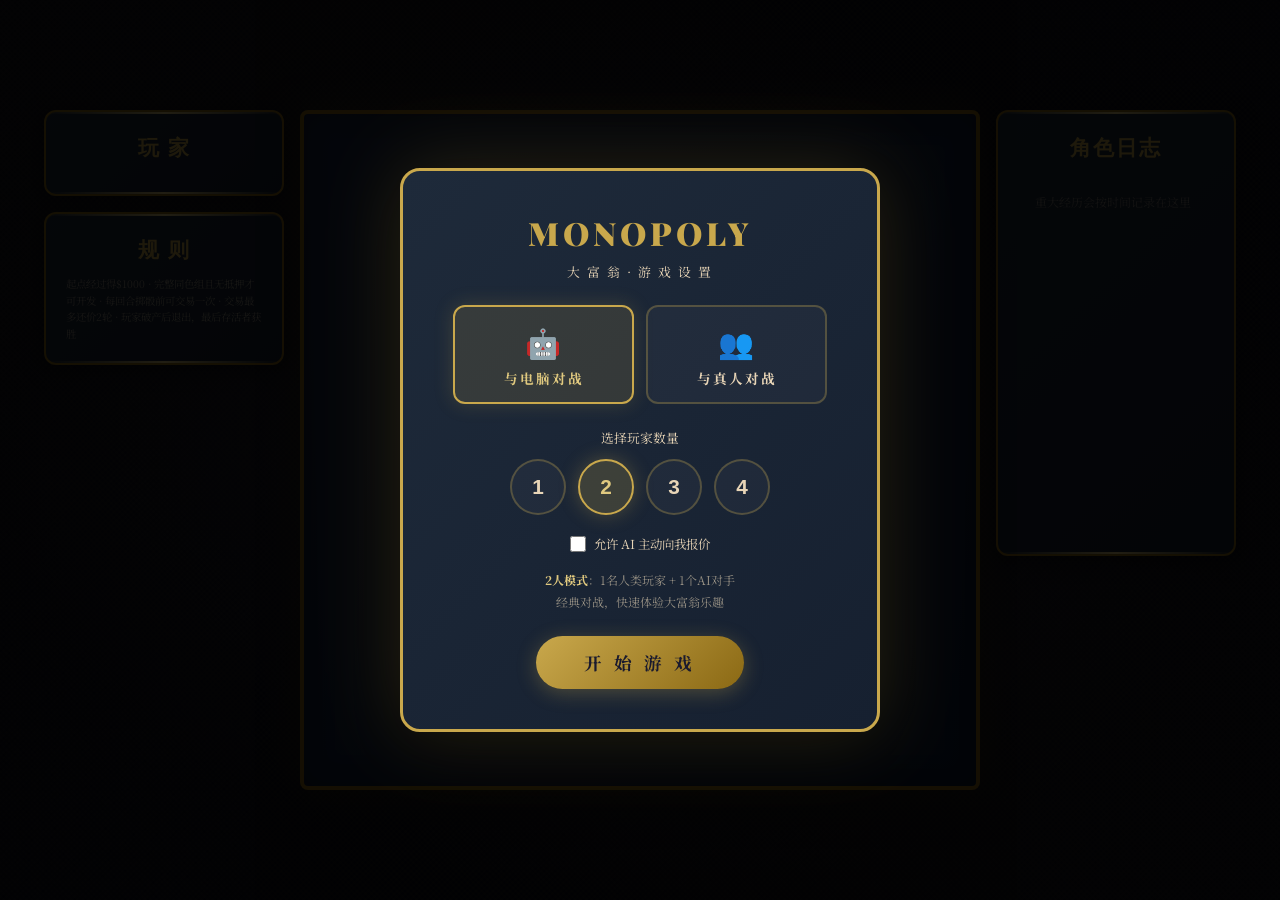
==== commit 6734b0e5: "feat: add online multiplayer foundation (Task 0-1) and game enhancements" ====
--- a/monopoly.html
+++ b/monopoly.html
@@ -64,7 +64,86 @@
 
 .game-wrapper { display: flex; gap: 24px; align-items: flex-start; padding: 20px; position: relative; z-index: 1; }
 
-.side-panel { display: flex; flex-direction: column; gap: 16px; min-width: 240px; max-width: 280px; }
+.side-panel,
+.right-panel {
+  display: flex;
+  flex-direction: column;
+  gap: 16px;
+  width: 260px;
+  min-width: 240px;
+  max-width: 280px;
+}
+
+.right-panel #propertyPanel {
+  width: 100%;
+}
+
+.log-panel {
+  width: 100%;
+  min-height: 260px;
+}
+
+.game-log-list {
+  height: 360px;
+  overflow-y: auto;
+  overscroll-behavior: contain;
+  -webkit-overflow-scrolling: touch;
+  scrollbar-width: thin;
+  scrollbar-color: var(--gold-dark) rgba(255,255,255,0.04);
+  padding-right: 6px;
+  scroll-behavior: smooth;
+}
+
+.game-log-list::-webkit-scrollbar { width: 8px; }
+.game-log-list::-webkit-scrollbar-track { background: rgba(255,255,255,0.04); border-radius: 4px; }
+.game-log-list::-webkit-scrollbar-thumb { background: var(--gold-dark); border-radius: 4px; }
+
+.game-log-empty {
+  color: rgba(232,213,183,0.45);
+  font-size: 0.75rem;
+  line-height: 1.6;
+  padding: 18px 4px;
+  text-align: center;
+}
+
+.game-log-entry {
+  display: grid;
+  grid-template-columns: 38px 18px minmax(0, 1fr);
+  gap: 6px;
+  align-items: start;
+  padding: 9px 2px;
+  border-bottom: 1px solid rgba(201,168,76,0.13);
+}
+
+.game-log-entry:last-child { border-bottom: none; }
+.game-log-time { color: rgba(232,213,183,0.42); font-size: 0.65rem; line-height: 1.5; }
+.game-log-icon { font-size: 0.78rem; line-height: 1.35; text-align: center; }
+.game-log-copy { min-width: 0; font-size: 0.7rem; line-height: 1.5; color: var(--text); overflow-wrap: anywhere; }
+.game-log-actor { color: var(--text-light); font-weight: 700; margin-right: 4px; }
+.game-log-entry.type-gain .game-log-copy { color: #82e0aa; }
+.game-log-entry.type-loss .game-log-copy { color: #ff9b90; }
+.game-log-entry.type-property .game-log-copy,
+.game-log-entry.type-building .game-log-copy,
+.game-log-entry.type-auction .game-log-copy { color: var(--gold-light); }
+.game-log-entry.type-jail .game-log-copy { color: #f5b56b; }
+.game-log-entry.type-card .game-log-copy { color: #8fd3ff; }
+.game-log-entry.type-system .game-log-copy { color: rgba(232,213,183,0.72); }
+
+.game-log-new {
+  display: none;
+  width: 100%;
+  margin-top: 10px;
+  padding: 7px 10px;
+  border: 1px solid var(--gold-dark);
+  border-radius: 6px;
+  background: rgba(201,168,76,0.12);
+  color: var(--gold-light);
+  font: inherit;
+  font-size: 0.72rem;
+  cursor: pointer;
+}
+
+.game-log-new.visible { display: block; animation: fadeIn 0.2s ease-out; }
 
 .panel-card {
   background: linear-gradient(135deg, #1e2a3a 0%, #162030 100%);
@@ -357,56 +436,68 @@
 }
 
 /* ===== PENALTY ANIMATION ===== */
+#penaltyContainer {
+  position: fixed;
+  top: clamp(76px, 9vh, 112px);
+  right: clamp(16px, 2.5vw, 38px);
+  z-index: 270;
+  display: flex;
+  flex-direction: column;
+  align-items: flex-end;
+  gap: 10px;
+  pointer-events: none;
+}
+
 .penalty-overlay {
-  position: fixed;
-  inset: 0;
+  width: min(310px, calc(100vw - 32px));
+  pointer-events: none;
+}
+
+.penalty-burst {
   display: flex;
   align-items: center;
-  justify-content: center;
-  z-index: 260;
-  pointer-events: none;
-}
-
-.penalty-burst {
-  display: flex;
-  flex-direction: column;
-  align-items: center;
-  gap: 4px;
-  animation: penaltyPop 0.6s cubic-bezier(0.34, 1.56, 0.64, 1);
+  justify-content: space-between;
+  width: 100%;
+  min-height: 68px;
+  padding: 12px 18px 12px 16px;
+  gap: 14px;
+  background: linear-gradient(135deg, rgba(45,20,25,0.98), rgba(27,23,33,0.98));
+  border: 1px solid rgba(255,97,88,0.65);
+  border-left: 4px solid #ff4f45;
+  border-radius: 6px;
+  box-shadow: 0 12px 32px rgba(0,0,0,0.52), 0 0 20px rgba(231,76,60,0.16);
+  animation: penaltySlideIn 0.38s cubic-bezier(0.2, 0.85, 0.25, 1);
 }
 
 .penalty-amount {
   font-family: 'Cormorant Garamond', serif;
-  font-size: 3.5rem;
+  font-size: 2.35rem;
+  line-height: 1;
   font-weight: 900;
-  color: #e74c3c;
-  text-shadow: 0 0 30px rgba(231,76,60,0.6), 0 4px 10px rgba(0,0,0,0.5);
-  animation: penaltyShake 0.5s ease-in-out;
+  color: #ff6259;
+  text-shadow: 0 0 18px rgba(231,76,60,0.42), 0 3px 8px rgba(0,0,0,0.45);
+  white-space: nowrap;
 }
 
 .penalty-label {
-  font-size: 1rem;
+  font-size: 0.9rem;
   color: var(--text-light);
-  letter-spacing: 2px;
-}
-
-@keyframes penaltyPop {
-  0% { transform: scale(0.3); opacity: 0; }
-  60% { transform: scale(1.15); opacity: 1; }
-  100% { transform: scale(1); opacity: 1; }
-}
-
-@keyframes penaltyShake {
-  0%, 100% { transform: translateX(0); }
-  10% { transform: translateX(-8px); }
-  20% { transform: translateX(8px); }
-  30% { transform: translateX(-6px); }
-  40% { transform: translateX(6px); }
-  50% { transform: translateX(-4px); }
-  60% { transform: translateX(4px); }
-  70% { transform: translateX(-2px); }
-  80% { transform: translateX(2px); }
-  90% { transform: translateX(0); }
+  letter-spacing: 1px;
+  white-space: nowrap;
+}
+
+.penalty-overlay.fade-out {
+  animation: penaltySlideOut 0.28s ease-in forwards;
+}
+
+@keyframes penaltySlideIn {
+  from { transform: translateX(calc(100% + 48px)); opacity: 0; }
+  to { transform: translateX(0); opacity: 1; }
+}
+
+@keyframes penaltySlideOut {
+  from { transform: translateX(0); opacity: 1; }
+  to { transform: translateX(calc(100% + 48px)); opacity: 0; }
 }
 
 /* ===== DICE RESULT OVERLAY ===== */
@@ -578,6 +669,22 @@
 
 .setup-description strong { color: var(--gold-light); }
 
+.setup-check {
+  display: flex;
+  align-items: center;
+  justify-content: center;
+  gap: 8px;
+  font-size: 0.78rem;
+  color: var(--text);
+  margin-bottom: 16px;
+  cursor: pointer;
+}
+.setup-check input[type="checkbox"] {
+  width: 16px; height: 16px;
+  accent-color: var(--gold);
+  cursor: pointer;
+}
+
 .btn-start {
   background: linear-gradient(135deg, var(--gold), var(--gold-dark));
   color: #1a1a2e;
@@ -669,7 +776,60 @@
 .modal-body .prop-name { font-size: 1.2rem; font-weight: 700; color: var(--gold-light); }
 .modal-body .prop-price { font-size: 0.9rem; color: var(--text); }
 
+.auction-bid-field {
+  display: grid;
+  grid-template-columns: auto minmax(0, 1fr);
+  align-items: center;
+  gap: 10px;
+  max-width: 280px;
+  margin: 14px auto 6px;
+}
+
+.auction-bid-prefix {
+  color: var(--gold-light);
+  font-size: 1.1rem;
+  font-weight: 700;
+}
+
+.auction-bid-input {
+  width: 100%;
+  min-width: 0;
+  padding: 10px 12px;
+  border: 1px solid rgba(201,168,76,0.45);
+  border-radius: 6px;
+  background: rgba(255,255,255,0.06);
+  color: var(--text-light);
+  font: inherit;
+  font-size: 1rem;
+  text-align: right;
+  outline: none;
+}
+
+.auction-bid-input:focus { border-color: var(--gold); box-shadow: 0 0 0 3px rgba(201,168,76,0.12); }
+.auction-bid-input.invalid { border-color: var(--red-light); }
+.auction-bid-help { min-height: 1.4em; font-size: 0.72rem; color: rgba(232,213,183,0.65); }
+.auction-bid-error { min-height: 1.4em; font-size: 0.72rem; color: #ff8f83; }
+.auction-status { margin-top: 8px; font-size: 0.75rem; color: var(--gold-light); }
+
 .modal-buttons { display: flex; gap: 12px; justify-content: center; }
+
+.trade-card { width: min(760px, 94vw); max-width: 760px; max-height: 90vh; overflow: hidden; padding: 24px; }
+.trade-toolbar { display: grid; grid-template-columns: auto minmax(140px, 1fr) auto; gap: 10px; align-items: center; margin-bottom: 14px; color: var(--text); font-size: 0.78rem; }
+.trade-toolbar select, .trade-money { min-width: 0; border: 1px solid rgba(201,168,76,0.45); border-radius: 6px; background: rgba(255,255,255,0.06); color: var(--text-light); padding: 8px 10px; font: inherit; }
+.trade-toolbar option { color: #172235; }
+.trade-columns { display: grid; grid-template-columns: minmax(0, 1fr) minmax(0, 1fr); gap: 16px; }
+.trade-side { min-width: 0; text-align: left; }
+.trade-side h3 { color: var(--gold-light); font-size: 0.9rem; margin-bottom: 8px; text-align: center; }
+.trade-asset-list { height: min(30vh, 240px); overflow-y: auto; overscroll-behavior: contain; border: 1px solid rgba(201,168,76,0.18); border-radius: 6px; padding: 4px 10px; margin-bottom: 10px; }
+.trade-asset-row { display: grid; grid-template-columns: auto minmax(0, 1fr) auto; gap: 8px; align-items: center; min-height: 42px; border-bottom: 1px solid rgba(201,168,76,0.13); font-size: 0.72rem; }
+.trade-asset-row:last-child { border-bottom: none; }
+.trade-asset-row small { display: block; color: rgba(232,213,183,0.52); }
+.trade-input-row { display: grid; grid-template-columns: auto minmax(0, 1fr); gap: 8px; align-items: center; margin: 8px 0; font-size: 0.72rem; }
+.trade-check { display: flex; gap: 8px; align-items: center; font-size: 0.72rem; }
+.trade-summary { min-height: 24px; margin: 12px 0 4px; color: var(--gold-light); font-size: 0.75rem; text-align: center; }
+.trade-error { min-height: 22px; color: #ff8f83; font-size: 0.72rem; text-align: center; }
+.trade-empty { padding: 18px 4px; text-align: center; color: rgba(232,213,183,0.45); font-size: 0.72rem; }
+.btn-trade { padding: 8px 22px; font-size: 0.78rem; background: transparent; color: var(--gold-light); border: 1px solid var(--gold); }
 
 .btn {
   padding: 10px 28px;
@@ -737,11 +897,121 @@
 .game-over-title { font-family: 'Playfair Display', serif; font-size: 2.5rem; color: var(--gold); letter-spacing: 4px; margin-bottom: 12px; }
 .game-over-winner { font-size: 1.4rem; color: var(--text-light); margin-bottom: 24px; }
 
+@media (max-width: 1350px) {
+  .game-wrapper { gap: 16px; }
+  .side-panel,
+  .right-panel { width: 240px; }
+}
+
 @media (max-width: 1000px) {
   .game-wrapper { flex-direction: column; align-items: center; width: 100%; padding: 12px; }
-  .side-panel { flex-direction: row; min-width: auto; max-width: none; width: 100%; flex-wrap: wrap; justify-content: center; }
+  .side-panel,
+  .right-panel {
+    flex-direction: row;
+    min-width: auto;
+    max-width: none;
+    width: 100%;
+    flex-wrap: wrap;
+    justify-content: center;
+  }
   .side-panel .panel-card { flex: 1; min-width: 200px; }
+  .right-panel .panel-card { width: min(100%, 560px); }
+  .game-log-list { height: min(42vh, 360px); }
   .board-grid { width: min(86vw, 660px); height: min(86vw, 660px); }
+}
+
+@media (max-width: 600px) {
+  #penaltyContainer {
+    top: 64px;
+    right: 10px;
+    gap: 8px;
+  }
+
+  .penalty-overlay {
+    width: min(270px, calc(100vw - 20px));
+  }
+
+  .penalty-burst {
+    min-height: 58px;
+    padding: 10px 14px 10px 12px;
+  }
+
+  .penalty-amount { font-size: 2rem; }
+  .penalty-label { font-size: 0.8rem; }
+}
+
+@media (max-width: 700px) {
+  .trade-card { max-height: 94vh; padding: 16px; }
+  .trade-toolbar { grid-template-columns: 1fr; }
+  .trade-columns { grid-template-columns: 1fr; max-height: 60vh; overflow-y: auto; }
+  .trade-asset-list { height: 145px; }
+  .trade-card .modal-buttons { flex-wrap: wrap; }
+}
+
+/* ===== DEBT RELIEF MODAL ===== */
+.debt-relief-card {
+  width: min(620px, 94vw);
+  max-height: 90vh;
+  overflow: hidden;
+}
+
+.debt-relief-summary {
+  position: sticky;
+  top: 0;
+  display: grid;
+  grid-template-columns: 1fr 1fr;
+  gap: 10px;
+  padding: 12px;
+  margin-bottom: 12px;
+  border: 1px solid rgba(201,168,76,0.3);
+  background: #182435;
+}
+
+.debt-relief-summary div:not(.debt-relief-track) {
+  display: flex;
+  justify-content: space-between;
+  gap: 10px;
+}
+
+.debt-relief-summary strong { color: #ff8f83; }
+.debt-relief-track {
+  grid-column: 1 / -1;
+  height: 8px;
+  overflow: hidden;
+  background: rgba(255,255,255,0.08);
+}
+.debt-relief-track > div {
+  width: 0;
+  height: 100%;
+  background: var(--gold);
+  transition: width 0.2s ease;
+}
+.debt-relief-assets {
+  max-height: min(52vh, 420px);
+  overflow-y: auto;
+  overscroll-behavior: contain;
+}
+.debt-relief-row {
+  display: grid;
+  grid-template-columns: minmax(0, 1fr) auto;
+  gap: 12px;
+  align-items: center;
+  min-height: 58px;
+  padding: 10px 2px;
+  border-bottom: 1px solid rgba(201,168,76,0.16);
+}
+.debt-relief-reason {
+  display: block;
+  color: rgba(232,213,183,0.55);
+  font-size: 0.68rem;
+}
+
+@media (max-width: 700px) {
+  .debt-relief-card { padding: 16px; max-height: 94vh; }
+  .debt-relief-summary { grid-template-columns: 1fr; }
+  .debt-relief-track { grid-column: 1; }
+  .debt-relief-row { grid-template-columns: 1fr; }
+  .debt-relief-row .btn-house { width: 100%; min-height: 40px; }
 }
 
 /* ===== MODE SELECTOR ===== */
@@ -946,6 +1216,11 @@
     </div>
     <!-- Name Inputs (visible in human mode) -->
     <div id="nameInputs" style="display:none; margin-top: 16px;"></div>
+    <!-- AI Trade Setting (visible in AI mode) -->
+    <label class="setup-check" id="aiTradeSetting">
+      <input type="checkbox" id="allowAITradeCheck">
+      <span>允许 AI 主动向我报价</span>
+    </label>
     <!-- Description -->
     <div class="setup-description" id="setupDescription">
       <strong>2人模式</strong>：1名人类玩家 + 1个AI对手<br>
@@ -961,10 +1236,6 @@
       <div class="panel-title">玩 家</div>
       <div class="player-info" id="playerInfo"></div>
     </div>
-    <div class="panel-card" id="propertyPanel" style="display:none;">
-      <div class="panel-title">地 产</div>
-      <div id="propertyList" style="font-size:0.7rem;color:var(--text);max-height:200px;overflow-y:auto;"></div>
-    </div>
     <div class="panel-card" id="housePanel" style="display:none;">
       <div class="panel-title">🏠 房屋升级</div>
       <div id="houseList" style="font-size:0.7rem;color:var(--text);max-height:250px;overflow-y:auto;"></div>
@@ -972,7 +1243,7 @@
     <div class="panel-card">
       <div class="panel-title">规 则</div>
       <div style="font-size:0.65rem;color:rgba(232,213,183,0.6);line-height:1.6;">
-        起点经过得$1000 · 掷出双数可连掷 · 入狱停3回合或付$500 · 拥有同色全地产可建房屋 · 房屋每级租金按倍率翻倍 · 路过敌方地盘按房屋等级梯度惩罚
+        起点经过得$1000 · 完整同色组且无抵押才可开发 · 每回合掷骰前可交易一次 · 交易最多还价2轮 · 玩家破产后退出，最后存活者获胜
       </div>
     </div>
   </div>
@@ -980,6 +1251,20 @@
   <div class="board-container">
     <div class="board-outer">
       <div class="board-grid" id="boardGrid"></div>
+    </div>
+  </div>
+
+  <div class="right-panel">
+    <div class="panel-card" id="propertyPanel" style="display:none;">
+      <div class="panel-title">地 产</div>
+      <div id="propertyList" style="font-size:0.7rem;color:var(--text);max-height:420px;overflow-y:auto;"></div>
+    </div>
+    <div class="panel-card log-panel" id="gameLogPanel">
+      <div class="panel-title">角色日志</div>
+      <div class="game-log-list" id="gameLogList" tabindex="0" aria-live="polite">
+        <div class="game-log-empty">重大经历会按时间记录在这里</div>
+      </div>
+      <button class="game-log-new" id="btnNewGameLogs" type="button">有新日志 · 查看最新</button>
     </div>
   </div>
 </div>
@@ -1015,6 +1300,76 @@
     <div class="modal-buttons">
       <button class="btn btn-primary" id="btnAuctionBid">出 价</button>
       <button class="btn btn-secondary" id="btnAuctionPass">跳 过</button>
+    </div>
+  </div>
+</div>
+
+<!-- Jail Decision -->
+<div class="modal-overlay hidden" id="jailDecisionModal">
+  <div class="modal-card">
+    <div class="modal-title" id="jailDecisionTitle">入 狱</div>
+    <div class="modal-body" id="jailDecisionBody"></div>
+    <div class="modal-buttons">
+      <button class="btn btn-primary" id="btnJailRelease">立即出狱</button>
+      <button class="btn btn-secondary" id="btnJailStay">暂不出狱</button>
+    </div>
+  </div>
+</div>
+
+<!-- Human Debt Relief -->
+<div class="modal-overlay hidden" id="debtReliefModal">
+  <div class="modal-card debt-relief-card" role="dialog" aria-modal="true"
+       aria-labelledby="debtReliefTitle">
+    <div class="modal-title" id="debtReliefTitle">债务处置中心</div>
+    <div class="debt-relief-summary">
+      <div><span>当前现金</span><strong id="debtReliefCash">$0</strong></div>
+      <div><span>仍需筹集</span><strong id="debtReliefNeeded">$0</strong></div>
+      <div class="debt-relief-track" aria-hidden="true">
+        <div id="debtReliefProgress"></div>
+      </div>
+    </div>
+    <div class="debt-relief-assets" id="debtReliefAssets"></div>
+    <div class="trade-error" id="debtReliefStatus" aria-live="polite"></div>
+  </div>
+</div>
+
+<!-- Property Trade -->
+<div class="modal-overlay hidden" id="tradeModal">
+  <div class="modal-card trade-card">
+    <div class="modal-title" id="tradeModalTitle">地产交易</div>
+    <div class="trade-toolbar">
+      <label for="tradeTarget">交易对象</label>
+      <select id="tradeTarget" onchange="changeTradeTarget()"></select>
+      <span id="tradeCounterStatus">还价 0/2</span>
+    </div>
+    <div class="trade-columns">
+      <section class="trade-side">
+        <h3 id="tradeOfferTitle">你提供</h3>
+        <div class="trade-asset-list" id="tradeOfferList"></div>
+        <label class="trade-input-row">现金
+          <input class="trade-money" id="tradeOfferCash" type="number" min="0" step="50" inputmode="numeric" value="0">
+        </label>
+        <label class="trade-check"><input id="tradeOfferCard" type="checkbox"> 出狱免费卡</label>
+      </section>
+      <section class="trade-side">
+        <h3 id="tradeRequestTitle">希望获得</h3>
+        <div class="trade-asset-list" id="tradeRequestList"></div>
+        <label class="trade-input-row">现金
+          <input class="trade-money" id="tradeRequestCash" type="number" min="0" step="50" inputmode="numeric" value="0">
+        </label>
+        <label class="trade-check"><input id="tradeRequestCard" type="checkbox"> 出狱免费卡</label>
+      </section>
+    </div>
+    <div class="trade-summary" id="tradeSummary"></div>
+    <div class="trade-error" id="tradeError" aria-live="polite"></div>
+    <div class="modal-buttons" id="tradeComposeButtons">
+      <button class="btn btn-primary" id="btnTradeSubmit" onclick="submitTradeComposer()">提交报价</button>
+      <button class="btn btn-secondary" id="btnTradeCancel" onclick="cancelTrade()">取消</button>
+    </div>
+    <div class="modal-buttons" id="tradeReviewButtons" style="display:none;">
+      <button class="btn btn-primary" id="btnTradeAccept" onclick="acceptTrade()">接受</button>
+      <button class="btn btn-secondary" id="btnTradeCounter" onclick="prepareCounterTrade()">还价</button>
+      <button class="btn btn-secondary" id="btnTradeReject" onclick="rejectTrade()">拒绝</button>
     </div>
   </div>
 </div>
@@ -1176,14 +1531,170 @@
 let humanPlayerCount = 2;
 let totalPlayers = 2;
 let gameMode = 'ai'; // 'ai' or 'human'
+let allowAIInitiatedHumanTrades = false; // AI 模式开局设置：允许 AI 主动向真人报价
 let houseOwnership = {}; // { pos: houses }
 let mortgageStatus = {}; // { pos: true } = 已抵押（规则文档第137-143行）
 let lastDiceRoll = [1, 1]; // [d1, d2]
 let teleportMode = false; // 传送选择模式
 let teleportData = null; // { player, isDouble, d1, d2 }
+let tradeState = null;
+let tradeWindow = { playerId: null, available: false, locked: false };
+let debtReliefState = null;
+let nextTradeId = 1;
+let stalemateState = {
+  inactiveRounds: 0,
+  activityThisRound: false,
+  turnsSeen: new Set(),
+  tier: 0,
+};
+let gameLogs = [];
+let nextGameLogId = 1;
+let logAutoFollow = true;
+let logProgrammaticScroll = false;
+const MAX_GAME_LOGS = 200;
 
 const PLAYER_COLORS = ['#e74c3c', '#2980b9', '#27ae60', '#f1c40f'];
 const PLAYER_TOKEN_LABELS = ['你', 'CPU', 'CPU', 'CPU'];
+
+function isPlayerActive(player) {
+  return Boolean(player) && !player.bankrupt;
+}
+
+function createTradeBundle() {
+  return { propertyIds: [], cash: 0, jailCard: false };
+}
+
+function normalizeTradeBundle(bundle) {
+  bundle = bundle || {};
+  const propertyIds = Array.isArray(bundle.propertyIds) ? bundle.propertyIds : [];
+  return {
+    propertyIds: [...new Set(propertyIds.map(Number))],
+    cash: Math.max(0, Math.floor(Number(bundle.cash) || 0)),
+    jailCard: Boolean(bundle.jailCard),
+  };
+}
+
+function openTradeWindowForPlayer(player) {
+  tradeWindow = { playerId: player.id, available: true, locked: false };
+}
+
+function consumeTradeWindow() {
+  tradeWindow.available = false;
+  tradeWindow.locked = false;
+}
+
+function canCurrentPlayerRoll() {
+  const player = players[currentPlayerIndex];
+  return !gameOver && isPlayerActive(player) && player.isHuman
+    && !tradeWindow.locked && !tradeState && !debtReliefState;
+}
+
+function formatLogTime(date) {
+  const hours = String(date.getHours()).padStart(2, '0');
+  const minutes = String(date.getMinutes()).padStart(2, '0');
+  return `${hours}:${minutes}`;
+}
+
+function createGameLogEntry({ id, timestamp, type, actor, message }) {
+  return {
+    id,
+    timestamp: typeof timestamp === 'string' ? timestamp : formatLogTime(timestamp),
+    type,
+    actor: actor || '',
+    message,
+  };
+}
+
+function appendCappedGameLog(entries, entry, limit = MAX_GAME_LOGS) {
+  return [...entries, entry].slice(-limit);
+}
+
+const LOG_TYPE_META = {
+  gain: { icon: '▲', label: '收益' },
+  loss: { icon: '▼', label: '支出' },
+  property: { icon: '■', label: '地产' },
+  auction: { icon: '◆', label: '拍卖' },
+  card: { icon: '✦', label: '卡牌' },
+  jail: { icon: '▣', label: '监狱' },
+  building: { icon: '⌂', label: '建筑' },
+  system: { icon: '•', label: '系统' },
+};
+
+function isGameLogNearBottom(container) {
+  return container.scrollHeight - container.scrollTop - container.clientHeight <= 32;
+}
+
+function scrollGameLogToBottom(behavior = 'smooth') {
+  const list = document.getElementById('gameLogList');
+  if (!list) return;
+  logAutoFollow = true;
+  logProgrammaticScroll = true;
+  const previousBehavior = list.style.scrollBehavior;
+  list.style.scrollBehavior = behavior === 'smooth' ? 'smooth' : 'auto';
+  list.scrollTop = list.scrollHeight;
+  requestAnimationFrame(() => {
+    list.style.scrollBehavior = previousBehavior;
+    logProgrammaticScroll = false;
+  });
+  document.getElementById('btnNewGameLogs')?.classList.remove('visible');
+}
+
+function renderGameLogs({ forceBottom = false } = {}) {
+  const list = document.getElementById('gameLogList');
+  const newButton = document.getElementById('btnNewGameLogs');
+  if (!list || !newButton) return;
+
+  const shouldFollow = forceBottom || logAutoFollow || isGameLogNearBottom(list);
+  const previousScrollTop = list.scrollTop;
+  if (gameLogs.length === 0) {
+    list.innerHTML = '<div class="game-log-empty">重大经历会按时间记录在这里</div>';
+  } else {
+    list.innerHTML = gameLogs.map(entry => {
+      const meta = LOG_TYPE_META[entry.type] || LOG_TYPE_META.system;
+      return `<article class="game-log-entry type-${entry.type}" data-log-id="${entry.id}" title="${meta.label}">
+        <time class="game-log-time">${escapeHTML(entry.timestamp)}</time>
+        <span class="game-log-icon" aria-hidden="true">${meta.icon}</span>
+        <div class="game-log-copy">
+          ${entry.actor ? `<span class="game-log-actor">${escapeHTML(entry.actor)}</span>` : ''}
+          ${escapeHTML(entry.message)}
+        </div>
+      </article>`;
+    }).join('');
+  }
+
+  if (shouldFollow) {
+    requestAnimationFrame(() => scrollGameLogToBottom(forceBottom ? 'auto' : 'smooth'));
+  } else {
+    list.scrollTop = previousScrollTop;
+    newButton.classList.add('visible');
+  }
+}
+
+function addGameLog(type, actor, message, timestamp = new Date()) {
+  const entry = createGameLogEntry({
+    id: nextGameLogId++,
+    timestamp,
+    type: LOG_TYPE_META[type] ? type : 'system',
+    actor,
+    message,
+  });
+  gameLogs = appendCappedGameLog(gameLogs, entry, MAX_GAME_LOGS);
+  renderGameLogs();
+  return entry;
+}
+
+function initGameLogInteractions() {
+  const list = document.getElementById('gameLogList');
+  const newButton = document.getElementById('btnNewGameLogs');
+  if (!list || !newButton || list.dataset.ready === 'true') return;
+  list.dataset.ready = 'true';
+  list.addEventListener('scroll', () => {
+    if (logProgrammaticScroll) return;
+    logAutoFollow = isGameLogNearBottom(list);
+    if (logAutoFollow) newButton.classList.remove('visible');
+  }, { passive: true });
+  newButton.addEventListener('click', () => scrollGameLogToBottom('auto'));
+}
 
 function escapeHTML(value) {
   return String(value).replace(/[&<>"']/g, ch => ({
@@ -1200,11 +1711,12 @@
   return cleaned || fallback;
 }
 
-function checkAllBankruptcies(creditor = null) {
+function checkAllBankruptcies(creditor = null, resume = null) {
   for (const player of [...players]) {
-    if (gameOver) return;
-    if (player.money < 0) checkBankruptcy(player, creditor);
-  }
+    if (gameOver) return true;
+    if (player.money < 0 && checkBankruptcy(player, creditor, resume)) return true;
+  }
+  return false;
 }
 
 // ==================== SETUP ====================
@@ -1221,6 +1733,7 @@
   if (gameMode === 'ai') {
     document.getElementById('playerCountLabel').textContent = '选择玩家数量';
     document.getElementById('nameInputs').style.display = 'none';
+    document.getElementById('aiTradeSetting').style.display = '';
     // Show all 1-4 buttons
     document.querySelectorAll('.setup-player-btn').forEach(b => b.style.display = '');
     if (selectedCount === 1) selectedCount = 2;
@@ -1229,6 +1742,7 @@
     updateSetupDescription();
   } else {
     document.getElementById('playerCountLabel').textContent = '选择玩家数量（真人）';
+    document.getElementById('aiTradeSetting').style.display = 'none';
     // Hide 1-player button (need at least 2 for human vs human)
     document.querySelector('.setup-player-btn[data-count="1"]').style.display = 'none';
     if (selectedCount === 1) selectedCount = 2;
@@ -1293,6 +1807,15 @@
   houseOwnership = {};
   mortgageStatus = {};
   teleportMode = false; teleportData = null;
+  gameLogs = [];
+  nextGameLogId = 1;
+  logAutoFollow = true;
+  tradeState = null;
+  tradeWindow = { playerId: null, available: false, locked: false };
+  debtReliefState = null;
+  nextTradeId = 1;
+  allowAIInitiatedHumanTrades = document.getElementById('allowAITradeCheck')?.checked || false;
+  stalemateState = { inactiveRounds: 0, activityThisRound: false, turnsSeen: new Set(), tier: 0 };
   players = [];
   const isHumanMode = gameMode === 'human';
 
@@ -1316,6 +1839,12 @@
       jailTurns: 0,
       hasGetOutOfJailCard: false,
       consecutiveDoubles: 0,
+      bankrupt: false,
+      auctionProfile: {
+        bids: 0,
+        passes: 0,
+        bidRatioEMA: 0.5,
+      },
       color: PLAYER_COLORS[i],
     });
   }
@@ -1325,8 +1854,12 @@
   document.getElementById('gameOverOverlay').style.display = 'none';
   document.getElementById('passOverlay').style.display = 'none';
   document.getElementById('turnIndicator').style.display = 'none';
+  initGameLogInteractions();
+  renderGameLogs({ forceBottom: true });
+  addGameLog('system', '', `游戏开始，共 ${totalPlayers} 名角色`);
+  openTradeWindowForPlayer(players[0]);
   updateUI();
-  setStatus('点击掷骰子开始游戏！');
+  setStatus('可先交易，或点击掷骰子开始游戏。');
 }
 
 // ==================== BOARD RENDERING ====================
@@ -1360,6 +1893,7 @@
                 <div class="dice" id="dice2"><span></span><span></span><span></span><span></span><span></span><span></span><span></span><span></span><span></span></div>
               </div>
               <button class="btn-roll" id="btnRoll" onclick="rollDice()">🎲 掷骰子</button>
+              <button class="btn-roll btn-trade" id="btnTrade" type="button" onclick="openTradeComposer()">交易</button>
               <button class="btn-roll" id="btnBail" onclick="payBail()" style="display:none;background:linear-gradient(135deg,#e74c3c,#c0392b);margin-top:8px;">💰 付$500保释</button>
               <div class="game-status" id="gameStatus">点击掷骰子开始游戏！</div>
             </div>
@@ -1470,6 +2004,93 @@
 function getOwner(pos) {
   for (const p of players) { if (p.properties.includes(pos)) return p; }
   return null;
+}
+
+function resolveJailEntryDecision({ hasCard, money, choice }) {
+  if (choice === 'use-card' && hasCard) {
+    return { leaveJail: true, consumeCard: true, bailPaid: 0, continueTurn: false };
+  }
+  return { leaveJail: false, consumeCard: false, bailPaid: 0, continueTurn: false };
+}
+
+function applyJailEntryDecision(player, choice) {
+  const result = resolveJailEntryDecision({
+    hasCard: player.hasGetOutOfJailCard,
+    money: player.money,
+    choice,
+  });
+
+  if (result.consumeCard) {
+    player.hasGetOutOfJailCard = false;
+    notify(`${player.name} 使用出狱免费卡，立即出狱！`);
+    addGameLog('jail', player.name, '使用出狱免费卡解除监狱状态');
+  }
+  if (result.leaveJail) {
+    player.inJail = false;
+    player.jailTurns = 0;
+    player.consecutiveDoubles = 0;
+  } else {
+    notify(`${player.name} 选择留在监狱，本回合结束。`);
+    addGameLog('jail', player.name, '保留出狱卡，继续留在监狱');
+  }
+  renderBoard();
+  updateUI({ refreshBoard: false });
+  endTurn(false);
+}
+
+function showJailDecisionModal(player) {
+  const releaseButton = document.getElementById('btnJailRelease');
+  const stayButton = document.getElementById('btnJailStay');
+
+  document.getElementById('jailDecisionTitle').textContent = `${player.name} 进入监狱`;
+  document.getElementById('jailDecisionBody').innerHTML = `
+    <div>你拥有一张<strong style="color:var(--gold-light);">出狱免费卡</strong>。</div>
+    <div style="margin-top:8px;font-size:0.8rem;color:rgba(232,213,183,0.65);">
+      使用后立即解除监狱状态，但当前回合仍会结束。
+    </div>`;
+
+  releaseButton.textContent = '使用出狱卡';
+  releaseButton.disabled = false;
+  stayButton.textContent = '暂不使用';
+  document.getElementById('jailDecisionModal').classList.remove('hidden');
+
+  releaseButton.onclick = () => {
+    document.getElementById('jailDecisionModal').classList.add('hidden');
+    applyJailEntryDecision(player, 'use-card');
+  };
+  stayButton.onclick = () => {
+    document.getElementById('jailDecisionModal').classList.add('hidden');
+    applyJailEntryDecision(player, 'stay');
+  };
+}
+
+function handleJailEntry(player, reason = `${player.name} 被送进监狱！`) {
+  player.position = 10;
+  player.inJail = true;
+  player.jailTurns = 0;
+  player.consecutiveDoubles = 0;
+  notify(reason);
+  addGameLog('jail', player.name, '进入监狱');
+  renderBoard();
+  updateUI({ refreshBoard: false });
+
+  if (player.isHuman) {
+    document.getElementById('btnRoll').disabled = true;
+    if (player.hasGetOutOfJailCard) showJailDecisionModal(player);
+    else {
+      notify(`${player.name} 没有出狱免费卡，本回合结束。`);
+      addGameLog('jail', player.name, '没有出狱卡，本回合结束');
+      endTurn(false);
+    }
+    return;
+  }
+
+  if (player.hasGetOutOfJailCard) applyJailEntryDecision(player, 'use-card');
+  else {
+    notify(`${player.name} 没有出狱免费卡，本回合结束。`);
+    addGameLog('jail', player.name, '没有出狱卡，本回合结束');
+    endTurn(false);
+  }
 }
 
 // ==================== DICE ====================
@@ -1483,6 +2104,7 @@
   player.jailTurns = 0;
   player.consecutiveDoubles = 0;
   notify(`${player.name} 支付 $500 保释金出狱！`);
+  addGameLog('loss', player.name, '支付 $500 保释金出狱');
   document.getElementById('btnBail').style.display = 'none';
   document.getElementById('btnRoll').disabled = false;
   setStatus('点击掷骰子！');
@@ -1490,7 +2112,8 @@
 }
 
 function rollDice() {
-  if (gameOver || !players[currentPlayerIndex].isHuman) return;
+  if (!canCurrentPlayerRoll()) return;
+  consumeTradeWindow();
 
   const btn = document.getElementById('btnRoll');
   btn.disabled = true;
@@ -1541,22 +2164,19 @@
   if (isDouble) {
     player.consecutiveDoubles++;
     if (player.consecutiveDoubles >= 3) {
-      notify(`${player.name} 连续3次掷出双数，直接进监狱！`);
-      player.position = 10; player.inJail = true; player.jailTurns = 0;
-      player.consecutiveDoubles = 0;
-      renderBoard(); updateUI({ refreshBoard: false }); endTurn(false); return;
+      handleJailEntry(player, `${player.name} 连续3次掷出双数，直接进监狱！`);
+      return;
     }
   } else {
     player.consecutiveDoubles = 0;
   }
 
   if (player.inJail) {
-    if (isDouble || player.hasGetOutOfJailCard) {
+    if (isDouble) {
       player.inJail = false;
       player.jailTurns = 0;
       player.consecutiveDoubles = 0;
-      if (player.hasGetOutOfJailCard) { player.hasGetOutOfJailCard = false; notify('使用出狱免费卡！'); }
-      else { notify('掷出双数，出狱！'); }
+      notify('掷出双数，出狱！');
     } else {
       player.jailTurns++;
       if (player.jailTurns >= 3) {
@@ -1583,6 +2203,39 @@
   });
 }
 
+function getNextActivePlayerIndex(fromIndex) {
+  for (let offset = 1; offset <= players.length; offset++) {
+    const index = (fromIndex + offset) % players.length;
+    if (isPlayerActive(players[index])) return index;
+  }
+  return fromIndex;
+}
+
+function beginPlayerTurn(player) {
+  openTradeWindowForPlayer(player);
+  updateUI();
+  if (player.isHuman) {
+    document.getElementById('btnRoll').disabled = false;
+    setStatus('可先交易，或点击掷骰子开始回合。');
+    return;
+  }
+  // AI trade evaluation: skip if no valid targets (e.g. setting off + no AI opponent)
+  if (!allowAIInitiatedHumanTrades && !getActivePlayers().some(p => p.id !== player.id && !p.isHuman)) {
+    consumeTradeWindow();
+    setStatus(`${player.name} 思考中...`);
+    setTimeout(() => aiRollDice(), 500);
+    return;
+  }
+  setStatus(`${player.name} 正在评估交易...`);
+  attemptAITradeAtTurnStart(player, () => {
+    consumeTradeWindow();
+    if (!gameOver && isPlayerActive(player)) {
+      setStatus(`${player.name} 思考中...`);
+      setTimeout(() => aiRollDice(), 500);
+    }
+  });
+}
+
 function endTurn(wasDouble) {
   if (gameOver) return;
 
@@ -1595,23 +2248,9 @@
     return;
   }
 
-  currentPlayerIndex = (currentPlayerIndex + 1) % players.length;
-  if (players[currentPlayerIndex].money < 0) { endGame(); return; }
-
-  updateUI();
-
-  if (players[currentPlayerIndex].isHuman) {
-    if (gameMode === 'human') {
-      // Show pass device overlay
-      showPassDevice();
-    } else {
-      document.getElementById('btnRoll').disabled = false;
-      setStatus('轮到你了，点击掷骰子！');
-    }
-  } else {
-    setStatus(`${players[currentPlayerIndex].name} 思考中...`);
-    setTimeout(() => aiRollDice(), 1000);
-  }
+  recordCompletedTurn(players[currentPlayerIndex].id);
+  currentPlayerIndex = getNextActivePlayerIndex(currentPlayerIndex);
+  beginPlayerTurn(players[currentPlayerIndex]);
 }
 
 // ==================== HUMAN LANDING ====================
@@ -1629,7 +2268,10 @@
         player.money -= rent; owner.money += rent;
         showPenaltyAnimation(rent);
         notify(`${player.name} 支付 $${rent} 租金给 ${owner.name}！`);
-        checkBankruptcy(player, owner); endTurn(isDouble);
+        addGameLog('loss', player.name, `向 ${owner.name} 支付 $${rent} 租金`);
+        addGameLog('gain', owner.name, `收到 ${player.name} 的 $${rent} 租金`);
+        const resumeAfterRent = () => endTurn(isDouble);
+        if (!checkBankruptcy(player, owner, resumeAfterRent)) resumeAfterRent();
       } else { notify('这是你的地产。'); endTurn(isDouble); }
       break;
 
@@ -1643,6 +2285,7 @@
         player.money -= taxAmount;
         showPenaltyAnimation(taxAmount);
         notify(`${player.name} 缴纳所得税 $${taxAmount}（现金的10%）。`);
+        addGameLog('loss', player.name, `缴纳所得税 $${taxAmount}`);
       } else {
         // 豪宅税: 拥有8个以上建筑时，每个建筑缴纳100（规则文档第209-210行）
         let totalBuildings = 0;
@@ -1655,18 +2298,27 @@
           freeParkingMoney += luxuryTax;
           showPenaltyAnimation(luxuryTax);
           notify(`${player.name} 缴纳豪宅税 $${luxuryTax}（${totalBuildings}个建筑 × $100）。`);
+          addGameLog('loss', player.name, `缴纳豪宅税 $${luxuryTax}`);
         } else {
           notify(`${player.name} 未达到豪宅税起征点（需8个以上建筑）。`);
         }
       }
-      checkBankruptcy(player); endTurn(isDouble); break;
+      const resumeAfterTax = () => endTurn(isDouble);
+      if (!checkBankruptcy(player, null, resumeAfterTax)) resumeAfterTax();
+      break;
 
     case 'goToJail':
-      player.position = 10; player.inJail = true; player.jailTurns = 0;
-      notify(`${player.name} 被送进监狱！`); renderBoard(); endTurn(false); break;
+      handleJailEntry(player);
+      break;
 
     case 'freeParking':
-      if (freeParkingMoney > 0) { player.money += freeParkingMoney; notify(`${player.name} 获得免费停车奖金 $${freeParkingMoney}！`); freeParkingMoney = 0; }
+      if (freeParkingMoney > 0) {
+        const prize = freeParkingMoney;
+        player.money += prize;
+        notify(`${player.name} 获得免费停车奖金 $${prize}！`);
+        addGameLog('gain', player.name, `获得免费停车奖金 $${prize}`);
+        freeParkingMoney = 0;
+      }
       else { notify('免费停车，休息一下。'); }
       endTurn(isDouble); break;
 
@@ -1702,22 +2354,19 @@
   if (isDouble) {
     player.consecutiveDoubles++;
     if (player.consecutiveDoubles >= 3) {
-      notify(`${player.name} 连续3次掷出双数，直接进监狱！`);
-      player.position = 10; player.inJail = true; player.jailTurns = 0;
-      player.consecutiveDoubles = 0;
-      renderBoard(); updateUI({ refreshBoard: false }); endTurn(false); return;
+      handleJailEntry(player, `${player.name} 连续3次掷出双数，直接进监狱！`);
+      return;
     }
   } else {
     player.consecutiveDoubles = 0;
   }
 
   if (player.inJail) {
-    if (isDouble || player.hasGetOutOfJailCard) {
+    if (isDouble) {
       player.inJail = false;
       player.jailTurns = 0;
       player.consecutiveDoubles = 0;
-      if (player.hasGetOutOfJailCard) { player.hasGetOutOfJailCard = false; notify(`${player.name} 使用出狱免费卡！`); }
-      else { notify(`${player.name} 掷出双数出狱！`); }
+      notify(`${player.name} 掷出双数出狱！`);
     } else {
       player.jailTurns++;
       if (player.jailTurns >= 3) {
@@ -1756,13 +2405,20 @@
         if (player.money >= space.price && player.money - space.price > minReserve - fullGroupBonus) {
           player.money -= space.price; player.properties.push(pos);
           notify(`${player.name} 购买了 ${space.name}。`);
-        } else { notify(`${player.name} 选择不购买 ${space.name}。`); }
+          addGameLog('property', player.name, `以 $${space.price} 购买 ${space.name}`);
+        } else {
+          notify(`${player.name} 选择不购买 ${space.name}，进入拍卖。`);
+          startAuction(pos, isDouble);
+          return;
+        }
       } else if (owner.id !== player.id) {
         const rent = calculateRent(pos, owner, d1, d2);
         player.money -= rent; owner.money += rent;
         if (owner.isHuman) showPenaltyAnimation(rent);
         notify(`${player.name} 支付 $${rent} 租金给 ${owner.name}。`);
-        checkBankruptcy(player, owner);
+        addGameLog('loss', player.name, `向 ${owner.name} 支付 $${rent} 租金`);
+        addGameLog('gain', owner.name, `收到 ${player.name} 的 $${rent} 租金`);
+        if (checkBankruptcy(player, owner)) return;
       }
       break;
 
@@ -1774,6 +2430,7 @@
         const taxAmount = Math.max(200, Math.min(2000, Math.floor(player.money * 0.1)));
         player.money -= taxAmount;
         notify(`${player.name} 缴纳所得税 $${taxAmount}（现金的10%）。`);
+        addGameLog('loss', player.name, `缴纳所得税 $${taxAmount}`);
       } else {
         // 豪宅税: 拥有8个以上建筑时，每个建筑缴纳100（规则文档第209-210行）
         let totalBuildings = 0;
@@ -1785,21 +2442,30 @@
           player.money -= luxuryTax;
           freeParkingMoney += luxuryTax;
           notify(`${player.name} 缴纳豪宅税 $${luxuryTax}（${totalBuildings}个建筑 × $100）。`);
+          addGameLog('loss', player.name, `缴纳豪宅税 $${luxuryTax}`);
         } else {
           notify(`${player.name} 未达到豪宅税起征点。`);
         }
       }
       break;
-    case 'goToJail': player.position = 10; player.inJail = true; player.jailTurns = 0; notify(`${player.name} 被送进监狱！`); renderBoard(); isDouble = false; break;
+    case 'goToJail':
+      handleJailEntry(player);
+      return;
     case 'freeParking':
-      if (freeParkingMoney > 0) { player.money += freeParkingMoney; notify(`${player.name} 获得免费停车奖金 $${freeParkingMoney}！`); freeParkingMoney = 0; }
+      if (freeParkingMoney > 0) {
+        const prize = freeParkingMoney;
+        player.money += prize;
+        notify(`${player.name} 获得免费停车奖金 $${prize}！`);
+        addGameLog('gain', player.name, `获得免费停车奖金 $${prize}`);
+        freeParkingMoney = 0;
+      }
       break;
   }
 
   // AI house building
   aiBuildHouses(player);
 
-  checkBankruptcy(player); endTurn(isDouble);
+  if (!checkBankruptcy(player)) endTurn(isDouble);
 }
 
 // ==================== AI HOUSE BUILDING ====================
@@ -1819,11 +2485,12 @@
     for (const pos of owned) {
       if (built >= maxBuildsPerTurn) break;
       const h = houseOwnership[pos] || 0;
-      if (h === minHouses && h < 4 && player.money >= cost + 500) {
+      if (h === minHouses && h < 4 && player.money >= cost + 500 && canBuildHouse(player, pos)) {
         player.money -= cost;
         houseOwnership[pos] = h + 1;
         const label = HOUSE_LEVEL_NAMES[houseOwnership[pos]]; // 规则文档第84-89行
         notify(`${player.name} 在 ${SPACES[pos].name} 建造了${label}！($${cost})`);
+        addGameLog('building', player.name, `在 ${SPACES[pos].name} 建造${label}，花费 $${cost}`);
         built++;
       }
     }
@@ -1853,67 +2520,89 @@
       const newPos = Math.floor(Math.random() * BOARD_SIZE);
       player.position = newPos;
       notify(`${title}: 传送到 ${SPACES[newPos].name}！`);
-      checkAllBankruptcies(player); renderBoard(); updateUI({ refreshBoard: false });
+      addGameLog('card', player.name, `${title}：传送到 ${SPACES[newPos].name}`);
+      if (checkAllBankruptcies(player)) return;
+      renderBoard(); updateUI({ refreshBoard: false });
       handleLandingAI(player, player.position, isDouble, d1, d2);
       return;
     }
 
     const oldPos = player.position;
     const msg = card.action(player);
-    notify(`${title}: ${msg}`);
-    checkAllBankruptcies(player); renderBoard(); updateUI({ refreshBoard: false });
-    // Re-process landing if card moved the player to a new position
+
+    const continueCardResolution = () => {
+      if (player.inJail && !gameOver) {
+        handleJailEntry(player, `${title}: ${msg}`);
+        return;
+      }
+      notify(`${title}: ${msg}`);
+      addGameLog('card', player.name, `${title}：${msg}`);
+      renderBoard();
+      updateUI({ refreshBoard: false });
+      if (player.position !== oldPos && !gameOver) {
+        handleLandingHuman(player, player.position, isDouble, d1, d2);
+      } else {
+        endTurn(isDouble);
+      }
+    };
+    if (!checkAllBankruptcies(player, continueCardResolution)) {
+      continueCardResolution();
+    }
+  };
+}
+
+function handleCardAI(type, player, isDouble, d1, d2) {
+  const deck = type === 'chance' ? CHANCE_CARDS : DESTINY_CARDS;
+  const card = deck[Math.floor(Math.random() * deck.length)];
+  const title = type === 'chance' ? '机会卡' : '社区福利卡';
+  const oldPos = player.position;
+  const msg = card.action(player);
+  if (checkAllBankruptcies(player)) return;
+  if (player.inJail && !gameOver) {
+    handleJailEntry(player, `${title}: ${msg} (${player.name})`);
+    return;
+  }
+  notify(`${title}: ${msg} (${player.name})`);
+  addGameLog('card', player.name, `${title}：${msg}`);
+  renderBoard(); updateUI({ refreshBoard: false });
+  // Re-process landing if card moved the player to a new position
+  if (player.position !== oldPos && !gameOver) {
+    handleLandingAI(player, player.position, isDouble, d1, d2);
+  } else {
+    aiBuildHouses(player);
+    if (!checkAllBankruptcies(player)) endTurn(isDouble);
+  }
+}
+
+// ==================== TELEPORT MODE ====================
+function activateTeleport(player, isDouble, d1, d2) {
+  teleportMode = true;
+  teleportData = { player, isDouble, d1, d2 };
+  notify('请点击棋盘上的格子，选择传送目的地！');
+  renderBoard(); // 重新渲染，高亮所有可点击的格子
+}
+
+function handleTeleportClick(targetPos) {
+  if (!teleportMode || !teleportData) return;
+  const { player, isDouble, d1, d2 } = teleportData;
+  teleportMode = false;
+  teleportData = null;
+
+  const oldPos = player.position;
+  player.position = targetPos;
+  notify(`${player.name} 传送到 ${SPACES[targetPos].name}！`);
+  addGameLog('card', player.name, `传送到 ${SPACES[targetPos].name}`);
+  renderBoard(); updateUI({ refreshBoard: false });
+  if (checkBankruptcy(player)) return;
+
+  const continueTeleport = () => {
     if (player.position !== oldPos && !gameOver) {
       handleLandingHuman(player, player.position, isDouble, d1, d2);
     } else {
       endTurn(isDouble);
     }
   };
-}
-
-function handleCardAI(type, player, isDouble, d1, d2) {
-  const deck = type === 'chance' ? CHANCE_CARDS : DESTINY_CARDS;
-  const card = deck[Math.floor(Math.random() * deck.length)];
-  const title = type === 'chance' ? '机会卡' : '社区福利卡';
-  const oldPos = player.position;
-  const msg = card.action(player);
-  notify(`${title}: ${msg} (${player.name})`);
-  checkAllBankruptcies(player); renderBoard(); updateUI({ refreshBoard: false });
-  // Re-process landing if card moved the player to a new position
-  if (player.position !== oldPos && !gameOver) {
-    handleLandingAI(player, player.position, isDouble, d1, d2);
-  } else {
-    aiBuildHouses(player);
-    checkAllBankruptcies(player); endTurn(isDouble);
-  }
-}
-
-// ==================== TELEPORT MODE ====================
-function activateTeleport(player, isDouble, d1, d2) {
-  teleportMode = true;
-  teleportData = { player, isDouble, d1, d2 };
-  notify('请点击棋盘上的格子，选择传送目的地！');
-  renderBoard(); // 重新渲染，高亮所有可点击的格子
-}
-
-function handleTeleportClick(targetPos) {
-  if (!teleportMode || !teleportData) return;
-  const { player, isDouble, d1, d2 } = teleportData;
-  teleportMode = false;
-  teleportData = null;
-
-  const oldPos = player.position;
-  player.position = targetPos;
-  notify(`${player.name} 传送到 ${SPACES[targetPos].name}！`);
-  renderBoard(); updateUI({ refreshBoard: false });
-  checkBankruptcy(player);
-
-  // 重新处理落点
-  if (player.position !== oldPos && !gameOver) {
-    handleLandingHuman(player, player.position, isDouble, d1, d2);
-  } else {
-    endTurn(isDouble);
-  }
+  if (!checkBankruptcy(player, null, continueTeleport)) continueTeleport();
 }
 
 // ==================== BUY MODAL ====================
@@ -1932,6 +2621,7 @@
     player.properties.push(pos);
     document.getElementById('buyModal').classList.add('hidden');
     notify(`购买了 ${space.name}！`);
+    addGameLog('property', player.name, `以 $${space.price} 购买 ${space.name}`);
     renderBoard(); updateUI({ refreshBoard: false }); endTurn(isDouble);
   };
 
@@ -1981,6 +2671,7 @@
   const groupProps = COLOR_GROUPS[group] || [];
   const owned = player.properties.filter(p => groupProps.includes(p));
   if (owned.length !== groupProps.length) return false;
+  if (groupProps.some(p => mortgageStatus[p])) return false;
 
   const currentHouses = houseOwnership[pos] || 0;
   if (currentHouses >= 4) return false; // 最高4级=地标
@@ -2001,6 +2692,7 @@
   const level = houseOwnership[pos];
   const label = HOUSE_LEVEL_NAMES[level]; // 规则文档第84-89行
   notify(`${player.name} 在 ${SPACES[pos].name} 建造了${label}！($${cost})`);
+  addGameLog('building', player.name, `在 ${SPACES[pos].name} 建造${label}，花费 $${cost}`);
   renderBoard(); updateUI({ refreshBoard: false });
 }
 
@@ -2041,6 +2733,7 @@
   player.money += mortgageValue;
   mortgageStatus[pos] = true;
   notify(`${player.name} 抵押了 ${SPACES[pos].name}，获得 $${mortgageValue}。`);
+  addGameLog('property', player.name, `抵押 ${SPACES[pos].name}，获得 $${mortgageValue}`);
   renderBoard(); updateUI({ refreshBoard: false });
 }
 
@@ -2059,6 +2752,7 @@
   player.money -= cost;
   mortgageStatus[pos] = false;
   notify(`${player.name} 解押了 ${SPACES[pos].name}，支付 $${cost}。`);
+  addGameLog('loss', player.name, `解押 ${SPACES[pos].name}，支付 $${cost}`);
   renderBoard(); updateUI({ refreshBoard: false });
 }
 
@@ -2073,127 +2767,515 @@
   houseOwnership[pos] = h - 1;
   const label = HOUSE_LEVEL_NAMES[houseOwnership[pos]] || '空地';
   notify(`${player.name} 出售了 ${SPACES[pos].name} 的建筑，退回 $${refund}（现为${label}）。`);
+  addGameLog('building', player.name, `出售 ${SPACES[pos].name} 建筑，收回 $${refund}`);
   renderBoard(); updateUI({ refreshBoard: false });
+}
+
+function getDebtReliefActions(player) {
+  const sellableBuildings = [];
+  const mortgageableProperties = [];
+
+  for (const pos of player.properties) {
+    if (canSellHouse(player, pos)) {
+      sellableBuildings.push({
+        pos,
+        refund: Math.floor((HOUSE_COST[SPACES[pos].group] || 0) * 0.5),
+      });
+    }
+    if (canMortgage(player, pos)) {
+      mortgageableProperties.push({
+        pos,
+        value: Math.floor(SPACES[pos].price * 0.5),
+      });
+    }
+  }
+
+  return { sellableBuildings, mortgageableProperties };
+}
+
+function hasDebtReliefActions(actions) {
+  return actions.sellableBuildings.length > 0
+    || actions.mortgageableProperties.length > 0;
+}
+
+function getDebtReliefBlockReason(player, pos) {
+  if (mortgageStatus[pos]) return '已抵押';
+  if (houseOwnership[pos] && !canSellHouse(player, pos)) return '需遵守平均出售规则';
+  const group = COLOR_GROUPS[SPACES[pos].group] || [];
+  if (group.some(id => houseOwnership[id])) return '同色组仍有建筑，不能抵押';
+  return '当前没有可处置项目';
+}
+
+function showDebtReliefModal() {
+  const state = debtReliefState;
+  const player = players.find(candidate => candidate.id === state?.playerId);
+  if (!state || !player) return;
+  const actions = getDebtReliefActions(player);
+  const sellable = new Map(actions.sellableBuildings.map(item => [item.pos, item]));
+  const mortgageable = new Map(actions.mortgageableProperties.map(item => [item.pos, item]));
+  const needed = Math.max(0, -player.money);
+  const repaid = Math.max(0, state.initialDebt - needed);
+  const progress = Math.min(100, Math.round((repaid / state.initialDebt) * 100));
+
+  document.getElementById('debtReliefTitle').textContent = `${player.name} · 债务处置`;
+  document.getElementById('debtReliefCash').textContent = `$${player.money}`;
+  document.getElementById('debtReliefNeeded').textContent = `$${needed}`;
+  document.getElementById('debtReliefProgress').style.width = `${progress}%`;
+  document.getElementById('debtReliefAssets').innerHTML = player.properties.map(pos => {
+    const space = SPACES[pos];
+    const sale = sellable.get(pos);
+    const mortgage = mortgageable.get(pos);
+    const action = sale
+      ? `<button class="btn-house" onclick="performDebtReliefAction('sell-building',${pos})">出售建筑 +$${sale.refund}</button>`
+      : mortgage
+        ? `<button class="btn-house" onclick="performDebtReliefAction('mortgage',${pos})">抵押 +$${mortgage.value}</button>`
+        : `<span class="debt-relief-reason">${getDebtReliefBlockReason(player, pos)}</span>`;
+    return `<div class="debt-relief-row">
+      <div>
+        <strong>${escapeHTML(space.name)}</strong>
+        <span class="debt-relief-reason">${HOUSE_LEVEL_NAMES[houseOwnership[pos] || 0]} · ${mortgageStatus[pos] ? '已抵押' : '未抵押'}</span>
+      </div>
+      ${action}
+    </div>`;
+  }).join('');
+  document.getElementById('debtReliefModal').classList.remove('hidden');
+}
+
+function performDebtReliefAction(type, pos) {
+  const state = debtReliefState;
+  const player = players.find(candidate => candidate.id === state?.playerId);
+  if (!state || !player || player.money >= 0) return;
+
+  if (type === 'sell-building' && canSellHouse(player, pos)) {
+    sellHouse(player, pos);
+  } else if (type === 'mortgage' && canMortgage(player, pos)) {
+    mortgageProperty(player, pos);
+  } else {
+    document.getElementById('debtReliefStatus').textContent = '该资产当前不可处置。';
+    showDebtReliefModal();
+    return;
+  }
+  resolveDebtReliefProgress();
+}
+
+function resolveDebtReliefProgress() {
+  const state = debtReliefState;
+  const player = players.find(candidate => candidate.id === state?.playerId);
+  if (!state || !player) return;
+
+  if (player.money >= 0) {
+    addGameLog('system', player.name, `完成债务处置，当前现金 $${player.money}`);
+    finishDebtRelief(true);
+    updateUI();
+    return;
+  }
+
+  const actions = getDebtReliefActions(player);
+  if (!hasDebtReliefActions(actions)) {
+    const creditor = players.find(candidate => candidate.id === state.creditorId) || null;
+    finishDebtRelief(false);
+    finalizePlayerBankruptcy(player, creditor);
+    return;
+  }
+  showDebtReliefModal();
 }
 
 // ==================== AUCTION SYSTEM ====================
 // 规则文档: 无人购买→银行立即拍卖, 起拍价100, 每次加价至少50(第216-221行)
-let auctionState = null; // { pos, highestBid, highestBidder, biddingPlayerIndex }
-
-function startAuction(pos, isDouble) {
+let auctionState = null; // { pos, highestBid, highestBidder, biddingPlayerIndex, activeBidderIds }
+
+function getMinimumAuctionBid(state) {
+  return state.highestBidder ? state.highestBid + 50 : state.highestBid;
+}
+
+function validateAuctionBid(rawValue, playerMoney, minBid) {
+  const text = String(rawValue).trim();
+  if (!/^\d+$/.test(text)) {
+    return { valid: false, value: null, message: '请输入整数出价。' };
+  }
+
+  const value = Number(text);
+  if (value < minBid) {
+    return { valid: false, value, message: `出价不能低于 $${minBid}。` };
+  }
+  if (value > playerMoney) {
+    return { valid: false, value, message: `出价不能超过你的现金 $${playerMoney}。` };
+  }
+  return { valid: true, value, message: '' };
+}
+
+function getAuctionResolution(state) {
+  if (!state.highestBidder && state.activeBidderIds.length === 0) return 'unsold';
+  if (state.highestBidder) {
+    const competitors = state.activeBidderIds.filter(id => id !== state.highestBidder.id);
+    if (competitors.length === 0) return 'sold';
+  }
+  return 'continue';
+}
+
+function calculateAIAuctionReserve({ cash, highestOpponentRent, plannedBuildCost }) {
+  const reserve = Math.max(1000, cash * 0.15, highestOpponentRent, plannedBuildCost);
+  return Math.ceil(reserve / 50) * 50;
+}
+
+function calculateAIAuctionValuation({
+  price,
+  ownedInGroup,
+  groupTotal,
+  opponentNearMonopoly,
+  unownedPropertyCount,
+  canAffordDevelopment,
+}) {
+  let ratio = 0.5 + ownedInGroup * 0.1;
+  if (groupTotal > 0 && ownedInGroup + 1 >= groupTotal) ratio += 0.35;
+  else if (opponentNearMonopoly) ratio += 0.15;
+  if (unownedPropertyCount <= 8) ratio += 0.05;
+  if (!canAffordDevelopment) ratio -= 0.1;
+  ratio = Math.max(0.35, Math.min(0.95, ratio));
+  return Math.floor(price * ratio);
+}
+
+function calculateAIAuctionMaxBid({ cash, reserve, valuation }) {
+  return Math.max(0, Math.floor(Math.min(valuation, cash - reserve)));
+}
+
+function chooseAdaptiveAIBid({ minBid, maxBid, propertyPrice, opponentAggression }) {
+  const aggression = Math.max(0, Math.min(1, opponentAggression));
+  const step = Math.max(50, Math.round(propertyPrice * (0.05 + aggression * 0.05) / 50) * 50);
+  return Math.min(maxBid, minBid + step);
+}
+
+function resolveAIOnlyAuction({ currentBid, highestBidderId, candidates }) {
+  const requiredBid = highestBidderId === null ? currentBid : currentBid + 50;
+  const eligible = candidates
+    .filter(candidate => candidate.id === highestBidderId || candidate.maxBid >= requiredBid)
+    .sort((a, b) => b.maxBid - a.maxBid || a.id - b.id);
+  if (eligible.length === 0) return { winnerId: null, price: null };
+
+  const winner = eligible[0];
+  const runnerUp = eligible.find(candidate => candidate.id !== winner.id);
+  const floor = winner.id === highestBidderId ? currentBid : requiredBid;
+  const competitivePrice = runnerUp ? runnerUp.maxBid + 50 : floor;
+  return {
+    winnerId: winner.id,
+    price: Math.min(winner.maxBid, Math.max(floor, competitivePrice)),
+  };
+}
+
+function getHighestOpponentRent(player) {
+  let highestRent = 0;
+  for (const opponent of players) {
+    if (opponent.id === player.id) continue;
+    for (const pos of opponent.properties) {
+      highestRent = Math.max(highestRent, calculateRent(pos, opponent, 1, 1));
+    }
+  }
+  return highestRent;
+}
+
+function isOpponentNearMonopoly(player, groupPositions) {
+  return players.some(opponent => {
+    if (opponent.id === player.id) return false;
+    const owned = groupPositions.filter(pos => opponent.properties.includes(pos)).length;
+    return owned === groupPositions.length - 1;
+  });
+}
+
+function getAIAuctionMaxBid(player, pos) {
   const space = SPACES[pos];
+  const groupPositions = COLOR_GROUPS[space.group] || [];
+  const ownedInGroup = groupPositions.filter(groupPos => player.properties.includes(groupPos)).length;
+  const completesGroup = groupPositions.length > 0 && ownedInGroup + 1 >= groupPositions.length;
+  const plannedBuildCost = completesGroup ? (HOUSE_COST[space.group] || 0) : 0;
+  const reserve = calculateAIAuctionReserve({
+    cash: player.money,
+    highestOpponentRent: getHighestOpponentRent(player),
+    plannedBuildCost,
+  });
+  const valuation = calculateAIAuctionValuation({
+    price: space.price,
+    ownedInGroup,
+    groupTotal: groupPositions.length,
+    opponentNearMonopoly: isOpponentNearMonopoly(player, groupPositions),
+    unownedPropertyCount: SPACES.filter((candidate, index) =>
+      candidate.type === 'property' && getOwner(index) === null
+    ).length,
+    canAffordDevelopment: plannedBuildCost === 0 || player.money - reserve >= plannedBuildCost,
+  });
+  return calculateAIAuctionMaxBid({ cash: player.money, reserve, valuation });
+}
+
+function recordAuctionBid(player, amount, propertyPrice) {
+  const profile = player.auctionProfile || (player.auctionProfile = {
+    bids: 0, passes: 0, bidRatioEMA: 0.5,
+  });
+  const ratio = Math.max(0, Math.min(1.5, amount / propertyPrice));
+  profile.bidRatioEMA = profile.bids === 0
+    ? ratio
+    : profile.bidRatioEMA * 0.7 + ratio * 0.3;
+  profile.bids++;
+}
+
+function recordAuctionPass(player) {
+  const profile = player.auctionProfile || (player.auctionProfile = {
+    bids: 0, passes: 0, bidRatioEMA: 0.5,
+  });
+  profile.passes++;
+}
+
+function getAuctionOpponentAggression(player) {
+  const competitors = players.filter(candidate =>
+    candidate.id !== player.id && auctionState.activeBidderIds.includes(candidate.id)
+  );
+  if (competitors.length === 0) return 0.5;
+  return competitors.reduce((total, competitor) =>
+    total + (competitor.auctionProfile?.bidRatioEMA ?? 0.5), 0
+  ) / competitors.length;
+}
+
+function startAuction(pos, isDouble, options = {}) {
+  const space = SPACES[pos];
+  const eligiblePlayers = options.eligiblePlayers || getActivePlayers();
   auctionState = {
     pos: pos,
     highestBid: 100,
     highestBidder: null,
     biddingPlayerIndex: 0,
-    passedPlayers: 0,
+    activeBidderIds: eligiblePlayers.filter(player => player.money >= 100).map(player => player.id),
+    aiMaxBidByPlayer: {},
     isDouble: isDouble || false,
+    onComplete: options.onComplete || null,
   };
+  for (const player of eligiblePlayers) {
+    if (!player.isHuman) auctionState.aiMaxBidByPlayer[player.id] = getAIAuctionMaxBid(player, pos);
+  }
+  auctionState.activeBidderIds = auctionState.activeBidderIds.filter(playerId => {
+    const player = players.find(candidate => candidate.id === playerId);
+    return player?.isHuman || auctionState.aiMaxBidByPlayer[playerId] >= 100;
+  });
   notify(`拍卖开始！${space.name} 起拍价 $100！`);
+  addGameLog('auction', '', `${space.name} 开始拍卖，起拍价 $100`);
   processAuctionBid();
 }
 
+function removeActiveAuctionBidder(playerId) {
+  if (!auctionState) return;
+  auctionState.activeBidderIds = auctionState.activeBidderIds.filter(id => id !== playerId);
+}
+
+function tryResolveAIOnlyAuction() {
+  if (!auctionState) return false;
+  const activePlayers = auctionState.activeBidderIds
+    .map(id => players.find(player => player.id === id))
+    .filter(Boolean);
+  if (activePlayers.length === 0 || activePlayers.some(player => player.isHuman)) return false;
+
+  const candidates = activePlayers.map(player => ({
+    id: player.id,
+    maxBid: auctionState.aiMaxBidByPlayer[player.id] || 0,
+  }));
+  const result = resolveAIOnlyAuction({
+    currentBid: auctionState.highestBid,
+    highestBidderId: auctionState.highestBidder?.id ?? null,
+    candidates,
+  });
+
+  if (result.winnerId === null) {
+    for (const player of activePlayers) {
+      recordAuctionPass(player);
+      removeActiveAuctionBidder(player.id);
+    }
+    return false;
+  }
+
+  const winner = players.find(player => player.id === result.winnerId);
+  for (const player of activePlayers) {
+    if (player.id !== winner.id) recordAuctionPass(player);
+  }
+  auctionState.highestBid = result.price;
+  auctionState.highestBidder = winner;
+  auctionState.activeBidderIds = [winner.id];
+  recordAuctionBid(winner, result.price, SPACES[auctionState.pos].price);
+  finalizeAuction(`AI竞价快速结算：${winner.name} 以 $${result.price} 成交！`);
+  return true;
+}
+
 function processAuctionBid() {
-  if (!auctionState || auctionState.passedPlayers >= players.length) {
+  if (!auctionState) return;
+
+  const resolution = getAuctionResolution(auctionState);
+  if (resolution === 'sold') {
+    const winner = auctionState.highestBidder;
+    finalizeAuction(`无人继续竞价，${winner.name} 以 $${auctionState.highestBid} 自动成交！`);
+    return;
+  }
+  if (resolution === 'unsold') {
     finalizeAuction();
     return;
   }
-  const bidder = players[auctionState.biddingPlayerIndex];
-  if (bidder.money < 0) {
-    auctionState.passedPlayers++;
-    auctionState.biddingPlayerIndex = (auctionState.biddingPlayerIndex + 1) % players.length;
-    processAuctionBid();
+  if (tryResolveAIOnlyAuction()) return;
+
+  const minBid = getMinimumAuctionBid(auctionState);
+  for (let attempts = 0; attempts < players.length; attempts++) {
+    const bidder = players[auctionState.biddingPlayerIndex];
+    const isActive = auctionState.activeBidderIds.includes(bidder.id);
+    const isHighestBidder = auctionState.highestBidder?.id === bidder.id;
+
+    if (!isActive || isHighestBidder) {
+      auctionState.biddingPlayerIndex = (auctionState.biddingPlayerIndex + 1) % players.length;
+      continue;
+    }
+
+    if (bidder.money < minBid) {
+      removeActiveAuctionBidder(bidder.id);
+      recordAuctionPass(bidder);
+      notify(`${bidder.name} 资金不足，退出本轮竞拍。`);
+      auctionState.biddingPlayerIndex = (auctionState.biddingPlayerIndex + 1) % players.length;
+      continue;
+    }
+
+    if (bidder.isHuman) showAuctionModal(bidder);
+    else aiAuctionBid(bidder);
     return;
   }
 
-  if (bidder.isHuman) {
-    showAuctionModal(bidder);
-  } else {
-    aiAuctionBid(bidder);
-  }
+  processAuctionBid();
 }
 
 function showAuctionModal(player) {
   const space = SPACES[auctionState.pos];
-  const minBid = auctionState.highestBidder ? auctionState.highestBid + 50 : auctionState.highestBid;
+  const minBid = getMinimumAuctionBid(auctionState);
   const safeBidderName = auctionState.highestBidder ? escapeHTML(auctionState.highestBidder.name) : '';
   const safePlayerName = escapeHTML(player.name);
+  const competitorCount = auctionState.activeBidderIds.filter(id => id !== player.id).length;
+  const statusText = competitorCount === 0
+    ? '当前没有其他竞拍者；提交有效报价后将立即成交。'
+    : `仍有 ${competitorCount} 名其他竞拍者。`;
   document.getElementById('auctionTitle').textContent = `拍卖: ${space.name}`;
   document.getElementById('auctionBody').innerHTML = `
     <div style="text-align:center;">
       <div style="font-size:1.2rem;color:var(--gold);margin-bottom:8px;">${space.name}</div>
       <div style="margin-bottom:12px;">当前出价: <b style="color:var(--gold-light);">$${auctionState.highestBid}</b>
-        ${auctionState.highestBidder ? ` (${safeBidderName})` : ''}</div>
+        ${auctionState.highestBidder ? ` (${safeBidderName})` : '（暂无出价）'}</div>
       <div style="font-size:0.8rem;color:rgba(232,213,183,0.6);">轮到 ${safePlayerName} 出价（最低 $${minBid}）</div>
+      <label class="auction-bid-field" for="auctionBidInput">
+        <span class="auction-bid-prefix">$</span>
+        <input class="auction-bid-input" id="auctionBidInput" type="number"
+          min="${minBid}" max="${player.money}" step="1" inputmode="numeric"
+          value="${minBid}" aria-label="自定义出价金额"
+          aria-describedby="auctionBidHelp auctionBidError">
+      </label>
+      <div class="auction-bid-help" id="auctionBidHelp">可输入 $${minBid} 至 $${player.money} 的整数金额</div>
+      <div class="auction-bid-error" id="auctionBidError" role="alert" aria-live="polite"></div>
+      <div class="auction-status">${statusText}</div>
     </div>
   `;
   document.getElementById('auctionModal').classList.remove('hidden');
-  document.getElementById('btnAuctionBid').textContent = `出价 $${minBid}`;
-  document.getElementById('btnAuctionBid').disabled = player.money < minBid;
-
-  document.getElementById('btnAuctionBid').onclick = () => {
-    if (player.money >= minBid) {
-      auctionState.highestBid = minBid;
-      auctionState.highestBidder = player;
-      auctionState.passedPlayers = 0;
-      notify(`${player.name} 出价 $${minBid}！`);
+  const input = document.getElementById('auctionBidInput');
+  const error = document.getElementById('auctionBidError');
+  const bidButton = document.getElementById('btnAuctionBid');
+  bidButton.textContent = '确认出价';
+
+  const refreshValidation = () => {
+    const result = validateAuctionBid(input.value, player.money, minBid);
+    input.classList.toggle('invalid', !result.valid);
+    input.setAttribute('aria-invalid', String(!result.valid));
+    error.textContent = result.message;
+    bidButton.disabled = !result.valid;
+    return result;
+  };
+
+  input.addEventListener('input', refreshValidation);
+  input.addEventListener('keydown', event => {
+    if (event.key === 'Enter' && !bidButton.disabled) {
+      event.preventDefault();
+      bidButton.click();
     }
+  });
+  refreshValidation();
+  setTimeout(() => { input.focus(); input.select(); }, 0);
+
+  bidButton.onclick = () => {
+    const result = refreshValidation();
+    if (!result.valid) return;
+    auctionState.highestBid = result.value;
+    auctionState.highestBidder = player;
+    recordAuctionBid(player, result.value, space.price);
+    notify(`${player.name} 出价 $${result.value}！`);
+    addGameLog('auction', player.name, `为 ${space.name} 出价 $${result.value}`);
     document.getElementById('auctionModal').classList.add('hidden');
     advanceAuctionBidder();
   };
 
   document.getElementById('btnAuctionPass').onclick = () => {
-    auctionState.passedPlayers++;
+    removeActiveAuctionBidder(player.id);
+    recordAuctionPass(player);
     document.getElementById('auctionModal').classList.add('hidden');
-    notify(`${player.name} 放弃出价。`);
+    notify(`${player.name} 放弃竞拍，本轮不再参与。`);
     advanceAuctionBidder();
   };
 }
 
 function aiAuctionBid(player) {
   const space = SPACES[auctionState.pos];
-  const minBid = auctionState.highestBidder ? auctionState.highestBid + 50 : auctionState.highestBid;
-  // AI出价策略：价格低于地价60%才出价
-  const maxBid = Math.floor(space.price * 0.6);
-  if (player.money >= minBid && minBid <= maxBid && player.money - minBid > 500) {
-    auctionState.highestBid = minBid;
+  const minBid = getMinimumAuctionBid(auctionState);
+  const maxBid = auctionState.aiMaxBidByPlayer[player.id] || 0;
+  if (minBid <= maxBid) {
+    const bid = chooseAdaptiveAIBid({
+      minBid,
+      maxBid,
+      propertyPrice: space.price,
+      opponentAggression: getAuctionOpponentAggression(player),
+    });
+    auctionState.highestBid = bid;
     auctionState.highestBidder = player;
-    auctionState.passedPlayers = 0;
-    notify(`${player.name} 出价 $${minBid}！`);
+    recordAuctionBid(player, bid, space.price);
+    notify(`${player.name} 出价 $${bid}！`);
+    addGameLog('auction', player.name, `为 ${space.name} 出价 $${bid}`);
   } else {
-    auctionState.passedPlayers++;
+    removeActiveAuctionBidder(player.id);
+    recordAuctionPass(player);
+    notify(`${player.name} 放弃竞拍，本轮不再参与。`);
   }
   advanceAuctionBidder();
 }
 
 function advanceAuctionBidder() {
   auctionState.biddingPlayerIndex = (auctionState.biddingPlayerIndex + 1) % players.length;
-  setTimeout(() => processAuctionBid(), 600);
-}
-
-function finalizeAuction() {
+  setTimeout(() => processAuctionBid(), 200);
+}
+
+function finalizeAuction(completionMessage = '') {
   const space = SPACES[auctionState.pos];
   const wasDouble = auctionState.isDouble;
+  const completion = auctionState.onComplete;
+  document.getElementById('auctionModal').classList.add('hidden');
   if (auctionState.highestBidder) {
     const winner = auctionState.highestBidder;
     winner.money -= auctionState.highestBid;
     winner.properties.push(auctionState.pos);
-    notify(`${winner.name} 以 $${auctionState.highestBid} 拍得 ${space.name}！`);
+    notify(completionMessage || `${winner.name} 以 $${auctionState.highestBid} 拍得 ${space.name}！`);
+    addGameLog('auction', winner.name, `以 $${auctionState.highestBid} 拍得 ${space.name}`);
   } else {
     notify(`${space.name} 流拍，无人购买。`);
+    addGameLog('auction', '', `${space.name} 流拍`);
   }
   auctionState = null;
   renderBoard(); updateUI({ refreshBoard: false });
-  checkBankruptcy(players[currentPlayerIndex]);
-  endTurn(wasDouble);
+  if (completion) completion();
+  else {
+    const resumeAfterAuction = () => endTurn(wasDouble);
+    if (!checkBankruptcy(players[currentPlayerIndex], null, resumeAfterAuction)) {
+      resumeAfterAuction();
+    }
+  }
 }
 
 // ==================== TRADING SYSTEM ====================
 // 规则文档: 玩家间自由交易地产/现金/出狱卡, 建筑不能交易(第148-155行)
 function canTradeProperty(player, pos) {
   if (!player.properties.includes(pos)) return false;
-  if (mortgageStatus[pos]) return true; // 抵押地产可以交易
+  if (mortgageStatus[pos]) return true;
   if (houseOwnership[pos]) return false; // 有建筑的地产不能直接交易
   // 同色组内其他地产有建筑也不能交易
   const space = SPACES[pos];
@@ -2207,75 +3289,670 @@
   return true;
 }
 
-// 交易提案存储
-let tradeProposal = null; // { from, to, offer: {properties:[], cash:0, jailCard:false}, ask: {properties:[], cash:0, jailCard:false} }
-
-function proposeTrade(fromPlayer, toPlayer) {
-  tradeProposal = { from: fromPlayer, to: toPlayer, offer: { properties: [], cash: 0, jailCard: false }, ask: { properties: [], cash: 0, jailCard: false } };
-  // 简单AI交易：不实现复杂AI交易逻辑
-  notify(`${fromPlayer.name} 向 ${toPlayer.name} 发起交易提案。`);
+function validateTradeProposal(rawProposal) {
+  if (!rawProposal || typeof rawProposal !== 'object') {
+    return { ok: false, reason: '交易提案无效' };
+  }
+  const proposal = {
+    ...rawProposal,
+    offer: normalizeTradeBundle(rawProposal.offer || {}),
+    request: normalizeTradeBundle(rawProposal.request || {}),
+  };
+  const from = players.find(player => player.id === proposal.initiatorId);
+  const to = players.find(player => player.id === proposal.recipientId);
+  if (!isPlayerActive(from) || !isPlayerActive(to) || from === to) {
+    return { ok: false, reason: '交易双方无效' };
+  }
+  if (proposal.offer.cash > from.money || proposal.request.cash > to.money) {
+    return { ok: false, reason: '现金不足' };
+  }
+  if (proposal.offer.jailCard && !from.hasGetOutOfJailCard) {
+    return { ok: false, reason: '发起方没有出狱卡' };
+  }
+  if (proposal.request.jailCard && !to.hasGetOutOfJailCard) {
+    return { ok: false, reason: '接收方没有出狱卡' };
+  }
+  if (proposal.offer.jailCard && to.hasGetOutOfJailCard && !proposal.request.jailCard) {
+    return { ok: false, reason: '接收方已有出狱卡' };
+  }
+  if (proposal.request.jailCard && from.hasGetOutOfJailCard && !proposal.offer.jailCard) {
+    return { ok: false, reason: '发起方已有出狱卡' };
+  }
+
+  const allIds = [...proposal.offer.propertyIds, ...proposal.request.propertyIds];
+  if (new Set(allIds).size !== allIds.length) {
+    return { ok: false, reason: '地产重复' };
+  }
+  if (!proposal.offer.propertyIds.every(pos => canTradeProperty(from, pos))) {
+    return { ok: false, reason: '发起方地产不可交易' };
+  }
+  if (!proposal.request.propertyIds.every(pos => canTradeProperty(to, pos))) {
+    return { ok: false, reason: '接收方地产不可交易' };
+  }
+
+  const hasAssets = allIds.length > 0
+    || proposal.offer.cash > 0
+    || proposal.request.cash > 0
+    || proposal.offer.jailCard
+    || proposal.request.jailCard;
+  return hasAssets ? { ok: true } : { ok: false, reason: '报价不能为空' };
+}
+
+function executeTradeProposal(proposal) {
+  const validation = validateTradeProposal(proposal);
+  if (!validation.ok) return false;
+
+  const from = players.find(player => player.id === proposal.initiatorId);
+  const to = players.find(player => player.id === proposal.recipientId);
+  const offer = normalizeTradeBundle(proposal.offer);
+  const request = normalizeTradeBundle(proposal.request);
+
+  from.money += request.cash - offer.cash;
+  to.money += offer.cash - request.cash;
+  from.properties = from.properties
+    .filter(pos => !offer.propertyIds.includes(pos))
+    .concat(request.propertyIds);
+  to.properties = to.properties
+    .filter(pos => !request.propertyIds.includes(pos))
+    .concat(offer.propertyIds);
+  from.hasGetOutOfJailCard = Boolean(from.hasGetOutOfJailCard && !offer.jailCard) || request.jailCard;
+  to.hasGetOutOfJailCard = Boolean(to.hasGetOutOfJailCard && !request.jailCard) || offer.jailCard;
+
+  addGameLog('property', from.name, `与 ${to.name} 完成地产交易`);
+  renderBoard();
+  updateUI({ refreshBoard: false });
+  return true;
+}
+
+function canCounterTrade(proposal) {
+  return (proposal?.counterCount || 0) < 2;
+}
+
+function getTradePropertyValue(player, pos) {
+  const space = SPACES[pos];
+  if (!space) return 0;
+  const groupPositions = COLOR_GROUPS[space.group] || [];
+  const ownedCount = groupPositions.filter(id => player.properties.includes(id)).length;
+  const completesGroup = groupPositions.length > 0
+    && !player.properties.includes(pos)
+    && ownedCount + 1 === groupPositions.length;
+  const progressRatio = groupPositions.length ? ownedCount / groupPositions.length : 0;
+  const rentValue = (space.baseRent || 0) * 4;
+  const completionBonus = completesGroup
+    ? space.price * 0.75
+    : space.price * progressRatio * 0.2;
+  const unmortgageCost = mortgageStatus[pos] ? Math.floor(space.price * 0.55) : 0;
+  return Math.max(0, Math.round(space.price + rentValue + completionBonus - unmortgageCost));
+}
+
+function calculateTradeCashReserve(player) {
+  let opponentRent = 0;
+  for (const opponent of players) {
+    if (opponent === player || !isPlayerActive(opponent)) continue;
+    for (const pos of opponent.properties) {
+      opponentRent = Math.max(opponentRent, calculateRent(pos, opponent, 6, 6));
+    }
+  }
+
+  let plannedBuild = 0;
+  for (const [group, positions] of Object.entries(COLOR_GROUPS)) {
+    if (positions.every(pos => player.properties.includes(pos))) {
+      plannedBuild = Math.max(plannedBuild, HOUSE_COST[group] || 0);
+    }
+  }
+  return Math.max(500, Math.floor(player.money * 0.15), opponentRent, plannedBuild);
+}
+
+function evaluateTradeBundle(player, rawBundle) {
+  const bundle = normalizeTradeBundle(rawBundle);
+  const propertyValue = bundle.propertyIds.reduce(
+    (sum, pos) => sum + getTradePropertyValue(player, pos),
+    0,
+  );
+  const jailCardValue = bundle.jailCard ? (player.inJail ? 900 : 450) : 0;
+  return propertyValue + bundle.cash + jailCardValue;
+}
+
+function getAITradeProfitThreshold() {
+  return [1.08, 1.04, 1.01][stalemateState.tier] || 1.08;
+}
+
+function evaluateTradeProposalForAI(proposal, aiPlayer) {
+  const aiReceives = proposal.recipientId === aiPlayer.id ? proposal.offer : proposal.request;
+  const aiGives = proposal.recipientId === aiPlayer.id ? proposal.request : proposal.offer;
+  const normalizedReceives = normalizeTradeBundle(aiReceives);
+  const normalizedGives = normalizeTradeBundle(aiGives);
+  const reserve = calculateTradeCashReserve(aiPlayer);
+  const cashAfter = aiPlayer.money + normalizedReceives.cash - normalizedGives.cash;
+  if (cashAfter < reserve) return { decision: 'reject', reason: 'cash-reserve' };
+
+  const receivedValue = evaluateTradeBundle(aiPlayer, normalizedReceives);
+  const givenValue = evaluateTradeBundle(aiPlayer, normalizedGives);
+  const threshold = getAITradeProfitThreshold();
+  if (receivedValue >= givenValue * threshold) return { decision: 'accept' };
+  if (canCounterTrade(proposal) && receivedValue >= givenValue * 0.78) {
+    const cashAdjustment = Math.max(
+      50,
+      Math.ceil((givenValue * threshold - receivedValue) / 50) * 50,
+    );
+    return { decision: 'counter', cashAdjustment };
+  }
+  return { decision: 'reject', reason: 'value' };
+}
+
+function createAICounterProposal(proposal, aiPlayer, evaluation) {
+  if (evaluation.decision !== 'counter' || !canCounterTrade(proposal)) return null;
+  const counter = {
+    ...proposal,
+    offer: normalizeTradeBundle(proposal.offer),
+    request: normalizeTradeBundle(proposal.request),
+    counterCount: (proposal.counterCount || 0) + 1,
+    status: 'countered',
+  };
+  const adjustment = Math.max(0, evaluation.cashAdjustment || 0);
+  if (proposal.recipientId === aiPlayer.id) {
+    const payer = players.find(player => player.id === proposal.initiatorId);
+    if (!payer || payer.money < counter.offer.cash + adjustment) return null;
+    counter.offer.cash += adjustment;
+  } else {
+    const payer = players.find(player => player.id === proposal.recipientId);
+    if (!payer || payer.money < counter.request.cash + adjustment) return null;
+    counter.request.cash += adjustment;
+  }
+  return counter;
+}
+
+function getActivePlayers() {
+  return players.filter(isPlayerActive);
+}
+
+function shouldEndGame() {
+  return getActivePlayers().length <= 1;
+}
+
+function getFinalWinner() {
+  return getActivePlayers()[0]
+    || players.reduce((best, player) => player.money > best.money ? player : best);
+}
+
+function getStalemateTier(inactiveRounds) {
+  if (inactiveRounds >= 5) return 2;
+  if (inactiveRounds >= 3) return 1;
+  return 0;
+}
+
+function recordStrategicActivity() {
+  stalemateState.activityThisRound = true;
+  stalemateState.inactiveRounds = 0;
+  stalemateState.tier = 0;
+}
+
+function recordCompletedTurn(playerId) {
+  stalemateState.turnsSeen.add(playerId);
+  const activeIds = getActivePlayers().map(player => player.id);
+  if (!activeIds.length || !activeIds.every(id => stalemateState.turnsSeen.has(id))) return;
+  const previousTier = stalemateState.tier;
+  if (!stalemateState.activityThisRound) stalemateState.inactiveRounds++;
+  stalemateState.tier = getStalemateTier(stalemateState.inactiveRounds);
+  stalemateState.turnsSeen.clear();
+  stalemateState.activityThisRound = false;
+  if (stalemateState.tier > previousTier) {
+    addGameLog('system', '', `市场进入防僵局第 ${stalemateState.tier} 档，AI 将接受更接近公平的报价`);
+  }
+}
+
+function createTradeProposal(initiatorId, recipientId, offer = createTradeBundle(), request = createTradeBundle()) {
+  return {
+    id: nextTradeId++,
+    initiatorId,
+    recipientId,
+    offer: normalizeTradeBundle(offer),
+    request: normalizeTradeBundle(request),
+    counterCount: 0,
+    status: 'draft',
+  };
+}
+
+function retargetTradeProposal(proposal, recipientId, offer) {
+  return {
+    ...proposal,
+    recipientId: Number(recipientId),
+    offer: normalizeTradeBundle(offer),
+    request: createTradeBundle(),
+    status: 'draft',
+  };
+}
+
+function getTradeTargets(player) {
+  return getActivePlayers().filter(target => target.id !== player.id);
+}
+
+function renderTradeAssetList(containerId, owner, selectedIds, editable) {
+  const container = document.getElementById(containerId);
+  if (!owner.properties.length) {
+    container.innerHTML = '<div class="trade-empty">没有可交易地产</div>';
+    return;
+  }
+  container.innerHTML = owner.properties.map(pos => {
+    const space = SPACES[pos];
+    const disabled = !editable || !canTradeProperty(owner, pos);
+    const checked = selectedIds.includes(pos) ? 'checked' : '';
+    const mortgage = mortgageStatus[pos] ? `抵押 · 解押 $${Math.floor(space.price * 0.55)}` : '未抵押';
+    return `<label class="trade-asset-row">
+      <input type="checkbox" data-property-id="${pos}" ${checked} ${disabled ? 'disabled' : ''}>
+      <span>${escapeHTML(space.name)}<small>${mortgage}</small></span>
+      <span>$${space.price}</span>
+    </label>`;
+  }).join('');
+}
+
+function setTradeModalMode(mode) {
+  const composing = mode === 'compose';
+  document.getElementById('tradeComposeButtons').style.display = composing ? 'flex' : 'none';
+  document.getElementById('tradeReviewButtons').style.display = composing ? 'none' : 'flex';
+  for (const id of ['tradeOfferCash', 'tradeRequestCash', 'tradeOfferCard', 'tradeRequestCard']) {
+    document.getElementById(id).disabled = !composing;
+  }
+  document.getElementById('tradeTarget').disabled = !composing || (tradeState?.counterCount || 0) > 0;
+  document.getElementById('btnTradeCounter').disabled = !canCounterTrade(tradeState);
+}
+
+function renderTradeComposer(proposal, mode = 'compose') {
+  const from = players.find(player => player.id === proposal.initiatorId);
+  const to = players.find(player => player.id === proposal.recipientId);
+  const target = document.getElementById('tradeTarget');
+  target.innerHTML = getTradeTargets(from)
+    .map(player => `<option value="${player.id}" ${player.id === to.id ? 'selected' : ''}>${escapeHTML(player.name)}</option>`)
+    .join('');
+  document.getElementById('tradeModalTitle').textContent = mode === 'compose' ? '地产交易' : `${from.name} 向 ${to.name} 的报价`;
+  document.getElementById('tradeOfferTitle').textContent = `${from.name} 提供`;
+  document.getElementById('tradeRequestTitle').textContent = `${to.name} 提供`;
+  renderTradeAssetList('tradeOfferList', from, proposal.offer.propertyIds, mode === 'compose');
+  renderTradeAssetList('tradeRequestList', to, proposal.request.propertyIds, mode === 'compose');
+  document.getElementById('tradeOfferCash').value = proposal.offer.cash;
+  document.getElementById('tradeRequestCash').value = proposal.request.cash;
+  document.getElementById('tradeOfferCard').checked = proposal.offer.jailCard;
+  document.getElementById('tradeOfferCard').disabled = mode !== 'compose' || !from.hasGetOutOfJailCard;
+  document.getElementById('tradeRequestCard').checked = proposal.request.jailCard;
+  document.getElementById('tradeRequestCard').disabled = mode !== 'compose' || !to.hasGetOutOfJailCard;
+  document.getElementById('tradeCounterStatus').textContent = `还价 ${proposal.counterCount || 0}/2`;
+  document.getElementById('tradeSummary').textContent = '抵押地产会保留抵押状态；成交前将再次校验全部资产。';
+  document.getElementById('tradeError').textContent = '';
+  setTradeModalMode(mode);
+}
+
+function readCheckedProperties(containerId) {
+  return [...document.querySelectorAll(`#${containerId} input[data-property-id]:checked`)]
+    .map(input => Number(input.dataset.propertyId));
+}
+
+function readTradeComposer() {
+  return {
+    ...tradeState,
+    recipientId: Number(document.getElementById('tradeTarget').value),
+    offer: {
+      propertyIds: readCheckedProperties('tradeOfferList'),
+      cash: Number(document.getElementById('tradeOfferCash').value),
+      jailCard: document.getElementById('tradeOfferCard').checked,
+    },
+    request: {
+      propertyIds: readCheckedProperties('tradeRequestList'),
+      cash: Number(document.getElementById('tradeRequestCash').value),
+      jailCard: document.getElementById('tradeRequestCard').checked,
+    },
+  };
+}
+
+function changeTradeTarget() {
+  if (!tradeState || (tradeState.counterCount || 0) > 0) return;
+  const offer = {
+    propertyIds: readCheckedProperties('tradeOfferList'),
+    cash: Number(document.getElementById('tradeOfferCash').value),
+    jailCard: document.getElementById('tradeOfferCard').checked,
+  };
+  const recipientId = Number(document.getElementById('tradeTarget').value);
+  tradeState = retargetTradeProposal(tradeState, recipientId, offer);
+  renderTradeComposer(tradeState, 'compose');
+}
+
+function openTradeComposer() {
+  if (debtReliefState) return;
+  const current = players[currentPlayerIndex];
+  if (!tradeWindow.available || tradeWindow.playerId !== current.id || tradeWindow.locked) return;
+  const targets = getTradeTargets(current);
+  if (!targets.length) {
+    notify('当前没有可交易对象。');
+    return;
+  }
+  tradeState = createTradeProposal(current.id, targets[0].id);
+  tradeWindow.locked = true;
+  document.getElementById('btnRoll').disabled = true;
+  renderTradeComposer(tradeState, 'compose');
+  document.getElementById('tradeModal').classList.remove('hidden');
+}
+
+function cancelTrade() {
+  const resume = tradeState?.resume;
+  document.getElementById('tradeModal').classList.add('hidden');
+  consumeTradeWindow();
+  tradeState = null;
+  updateUI({ refreshBoard: false });
+  setStatus('交易已取消，可继续掷骰。');
+  if (typeof resume === 'function') resume();
+}
+
+function submitTradeComposer() {
+  const proposal = readTradeComposer();
+  const validation = validateTradeProposal(proposal);
+  if (!validation.ok) {
+    document.getElementById('tradeError').textContent = validation.reason;
+    return;
+  }
+  tradeState = { ...proposal, status: 'submitted' };
+  consumeTradeWindow();
+  document.getElementById('tradeModal').classList.add('hidden');
+  routeTradeProposal(tradeState);
+}
+
+function showTradeReview(proposal) {
+  tradeState = proposal;
+  renderTradeComposer(proposal, 'review');
+  document.getElementById('tradeModal').classList.remove('hidden');
+}
+
+function showTradeHandoff(targetPlayer, proposal) {
+  tradeState = proposal;
+  const overlay = document.getElementById('passOverlay');
+  overlay.dataset.passPurpose = 'trade';
+  overlay.dataset.tradeTargetId = String(targetPlayer.id);
+  document.getElementById('passPlayerName').textContent = targetPlayer.name;
+  document.getElementById('passPlayerColor').style.backgroundColor = targetPlayer.color;
+  overlay.style.display = 'flex';
+  document.getElementById('tradeModal').classList.add('hidden');
+  setStatus(`请将设备交给 ${targetPlayer.name} 查看报价。`);
+}
+
+function routeTradeProposal(proposal) {
+  const target = players.find(player => player.id === proposal.recipientId);
+  if (target.isHuman) {
+    if (gameMode === 'human') showTradeHandoff(target, proposal);
+    else showTradeReview(proposal);
+    return;
+  }
+  const evaluation = evaluateTradeProposalForAI(proposal, target);
+  if (evaluation.decision === 'accept') {
+    executeTradeProposal(proposal);
+    notify(`${target.name} 接受了交易。`);
+    addGameLog('property', target.name, '接受交易报价');
+    finishTradeFlow();
+  } else if (evaluation.decision === 'counter') {
+    const counter = createAICounterProposal(proposal, target, evaluation);
+    if (counter) {
+      notify(`${target.name} 提出了还价。`);
+      const human = players.find(player => player.id === counter.initiatorId);
+      if (gameMode === 'human') showTradeHandoff(human, counter);
+      else showTradeReview(counter);
+    } else {
+      notify(`${target.name} 拒绝了交易。`);
+      finishTradeFlow();
+    }
+  } else {
+    notify(`${target.name} 拒绝了交易。`);
+    addGameLog('system', target.name, '拒绝交易报价');
+    finishTradeFlow();
+  }
+}
+
+function finishTradeFlow() {
+  const resume = tradeState?.resume;
+  document.getElementById('tradeModal').classList.add('hidden');
+  tradeState = null;
+  tradeWindow.locked = false;
+  updateUI({ refreshBoard: false });
+  const current = players[currentPlayerIndex];
+  if (current?.isHuman) setStatus('交易结束，继续当前回合。');
+  if (typeof resume === 'function') resume();
+}
+
+function acceptTrade() {
+  const success = executeTradeProposal(tradeState);
+  notify(success ? '交易完成。' : '资产状态已变化，交易取消。');
+  if (success) recordStrategicActivity();
+  finishTradeFlow();
+}
+
+function rejectTrade() {
+  addGameLog('system', '', '交易被拒绝');
+  finishTradeFlow();
+}
+
+function prepareCounterTrade() {
+  if (!canCounterTrade(tradeState)) {
+    notify('已达到两轮还价上限。');
+    return;
+  }
+  const previous = tradeState;
+  tradeState = {
+    ...previous,
+    initiatorId: previous.recipientId,
+    recipientId: previous.initiatorId,
+    offer: normalizeTradeBundle(previous.request),
+    request: normalizeTradeBundle(previous.offer),
+    counterCount: (previous.counterCount || 0) + 1,
+    status: 'draft',
+  };
+  renderTradeComposer(tradeState, 'compose');
+}
+
+function scoreAITradeTarget(aiPlayer, owner, pos) {
+  const group = COLOR_GROUPS[SPACES[pos].group] || [];
+  const aiOwned = group.filter(id => aiPlayer.properties.includes(id)).length;
+  const ownerOwned = group.filter(id => owner.properties.includes(id)).length;
+  const completesAIGroup = group.length > 0 && aiOwned + 1 === group.length;
+  const blocksOwnerGroup = group.length > 0 && ownerOwned === group.length - 1;
+  return (completesAIGroup ? 1000 : 0) + (blocksOwnerGroup ? 350 : 0) + aiOwned * 80;
+}
+
+function buildAIProposalForTarget(aiPlayer, owner) {
+  const candidate = owner.properties
+    .filter(pos => canTradeProperty(owner, pos))
+    .map(pos => ({ pos, score: scoreAITradeTarget(aiPlayer, owner, pos) }))
+    .filter(item => item.score > 0)
+    .sort((a, b) => b.score - a.score)[0];
+  if (!candidate) return null;
+  const cash = Math.ceil(getTradePropertyValue(aiPlayer, candidate.pos) / 50) * 50;
+  if (aiPlayer.money - cash < calculateTradeCashReserve(aiPlayer)) return null;
+  return createTradeProposal(
+    aiPlayer.id,
+    owner.id,
+    { propertyIds: [], cash, jailCard: false },
+    { propertyIds: [candidate.pos], cash: 0, jailCard: false },
+  );
+}
+
+function resolveAIToAITrade(proposal) {
+  const target = players.find(player => player.id === proposal.recipientId);
+  const evaluation = evaluateTradeProposalForAI(proposal, target);
+  if (evaluation.decision === 'accept') {
+    if (executeTradeProposal(proposal)) recordStrategicActivity();
+    return;
+  }
+  if (evaluation.decision !== 'counter') return;
+  const counter = createAICounterProposal(proposal, target, evaluation);
+  if (!counter) return;
+  const initiator = players.find(player => player.id === counter.recipientId);
+  const response = evaluateTradeProposalForAI(counter, initiator);
+  if (response.decision === 'accept' && executeTradeProposal(counter)) recordStrategicActivity();
+}
+
+function attemptAITradeAtTurnStart(aiPlayer, done) {
+  const candidates = getActivePlayers()
+    .filter(player => player.id !== aiPlayer.id)
+    .filter(player => allowAIInitiatedHumanTrades || !player.isHuman);
+  const proposal = candidates
+    .map(player => buildAIProposalForTarget(aiPlayer, player))
+    .filter(Boolean)
+    .sort((a, b) => evaluateTradeBundle(aiPlayer, b.request) - evaluateTradeBundle(aiPlayer, a.request))[0];
+  if (!proposal) {
+    done();
+    return;
+  }
+  consumeTradeWindow();
+  const target = players.find(player => player.id === proposal.recipientId);
+  if (target.isHuman) {
+    proposal.resume = done;
+    tradeState = proposal;
+    if (gameMode === 'human') showTradeHandoff(target, proposal);
+    else showTradeReview(proposal);
+    return;
+  }
+  resolveAIToAITrade(proposal);
+  done();
 }
 
 // ==================== BANKRUPTCY LADDER ====================
 // 规则文档: 破产阶梯 卖建筑→抵押地产→出售资产→破产(第226-232行)
-function checkBankruptcy(player, creditor = null) {
-  if (player.money >= 0) return;
-
-  // Step 1: 自动出售建筑（半价卖给银行）
-  let hasBuildings = false;
-  for (const pos of player.properties) {
-    if (houseOwnership[pos]) { hasBuildings = true; break; }
-  }
-  if (hasBuildings) {
-    // Sell buildings one by one until debt is covered or no more buildings
+function transferBankruptAssetsToCreditor(debtor, creditor) {
+  creditor.properties.push(...debtor.properties);
+  debtor.properties = [];
+  if (debtor.hasGetOutOfJailCard) {
+    creditor.hasGetOutOfJailCard = true;
+    debtor.hasGetOutOfJailCard = false;
+  }
+}
+
+function detachBankruptProperties(debtor) {
+  const properties = [...debtor.properties];
+  debtor.properties = [];
+  return properties;
+}
+
+function eliminatePlayer(player) {
+  player.bankrupt = true;
+  player.inJail = false;
+  player.jailTurns = 0;
+  player.money = 0;
+  if (tradeState && [tradeState.initiatorId, tradeState.recipientId].includes(player.id)) {
+    document.getElementById('tradeModal')?.classList.add('hidden');
+    tradeState = null;
+    tradeWindow.locked = false;
+    notify('交易因玩家破产而取消。');
+  }
+}
+
+function liquidatePropertiesByAuction(propertyIds, done) {
+  const queue = [...propertyIds];
+  const next = () => {
+    if (queue.length === 0) {
+      done();
+      return;
+    }
+    const pos = queue.shift();
+    addGameLog('auction', '', `${SPACES[pos].name} 进入破产清算拍卖`);
+    startAuction(pos, false, {
+      eligiblePlayers: getActivePlayers(),
+      onComplete: next,
+    });
+  };
+  next();
+}
+
+function finalizePlayerBankruptcy(player, creditor = null) {
+  notify(`${player.name} 破产了！资产将被清算...`);
+  addGameLog('system', player.name, '宣布破产，资产进入清算');
+  const activeCreditor = creditor && creditor !== player && isPlayerActive(creditor)
+    ? creditor
+    : null;
+  const liquidationProperties = activeCreditor ? [] : detachBankruptProperties(player);
+
+  if (activeCreditor) {
+    transferBankruptAssetsToCreditor(player, activeCreditor);
+    notify(`${activeCreditor.name} 获得了 ${player.name} 的可转移资产。`);
+    addGameLog('property', activeCreditor.name, `接收 ${player.name} 的全部地产`);
+  } else {
+    player.hasGetOutOfJailCard = false;
+  }
+
+  eliminatePlayer(player);
+  renderBoard();
+  updateUI({ refreshBoard: false });
+
+  if (shouldEndGame()) {
+    setTimeout(() => endGame(), 800);
+    return true;
+  }
+
+  const resumeAfterLiquidation = () => {
+    if (!gameOver) endTurn(false);
+  };
+  if (liquidationProperties.length > 0) {
+    liquidatePropertiesByAuction(liquidationProperties, resumeAfterLiquidation);
+  } else {
+    resumeAfterLiquidation();
+  }
+  return true;
+}
+
+function startHumanDebtRelief(player, creditor, resume) {
+  if (debtReliefState?.playerId === player.id) return;
+  debtReliefState = {
+    playerId: player.id,
+    creditorId: creditor?.id ?? null,
+    initialDebt: Math.max(1, Math.abs(player.money)),
+    resume: typeof resume === 'function' ? resume : null,
+    completed: false,
+  };
+  consumeTradeWindow();
+  addGameLog('system', player.name, `进入债务处置，需筹集 $${Math.abs(player.money)}`);
+  showDebtReliefModal();
+}
+
+function finishDebtRelief(shouldResume) {
+  const state = debtReliefState;
+  if (!state || state.completed) return;
+  state.completed = true;
+  const resume = state.resume;
+  debtReliefState = null;
+  document.getElementById('debtReliefModal')?.classList.add('hidden');
+  if (shouldResume && typeof resume === 'function') resume();
+}
+
+function autoResolveAIDebt(player) {
+  // 卖房需要多轮扫描：出售后面的房产会降低 maxHouses，让前面的房产重新可出售
+  let changed = true;
+  while (changed && player.money < 0) {
+    changed = false;
     for (const pos of [...player.properties]) {
-      if (player.money >= 0) break;
-      while (houseOwnership[pos] && player.money < 0) {
+      while (player.money < 0 && canSellHouse(player, pos)) {
         sellHouse(player, pos);
+        changed = true;
       }
     }
-    if (player.money >= 0) { notify(`${player.name} 通过出售建筑偿清了债务。`); renderBoard(); updateUI({ refreshBoard: false }); return; }
-  }
-
-  // Step 2: 自动抵押地产
-  let hasUnmortgaged = false;
-  for (const pos of player.properties) {
-    if (!mortgageStatus[pos] && !houseOwnership[pos]) { hasUnmortgaged = true; break; }
-  }
-  if (hasUnmortgaged) {
-    for (const pos of [...player.properties]) {
-      if (player.money >= 0) break;
-      if (!mortgageStatus[pos] && !houseOwnership[pos] && canMortgage(player, pos)) {
-        mortgageProperty(player, pos);
-      }
+  }
+  for (const pos of [...player.properties]) {
+    if (player.money >= 0) break;
+    if (canMortgage(player, pos)) mortgageProperty(player, pos);
+  }
+  return player.money >= 0;
+}
+
+function checkBankruptcy(player, creditor = null, resume = null) {
+  if (player.money >= 0 || player.bankrupt) return false;
+
+  if (player.isHuman) {
+    const actions = getDebtReliefActions(player);
+    if (hasDebtReliefActions(actions)) {
+      startHumanDebtRelief(player, creditor, resume);
+      return true;
     }
-    if (player.money >= 0) { notify(`${player.name} 通过抵押地产偿清了债务。`); renderBoard(); updateUI({ refreshBoard: false }); return; }
-  }
-
-  // Step 3: 宣布破产，资产转移给现金最多的对手
-  notify(`${player.name} 破产了！资产将被清算...`);
-  const opponents = players.filter(p => p !== player && p.money >= 0);
-  if (opponents.length > 0) {
-    const recipient = creditor && opponents.includes(creditor)
-      ? creditor
-      : opponents.reduce((a, b) => a.money > b.money ? a : b);
-    const propsToTransfer = [...player.properties];
-    // 转移地产
-    for (const prop of propsToTransfer) {
-      recipient.properties.push(prop);
-    }
-    player.properties = [];
-    // 转移房屋所有权：保持houseOwnership不变（已关联到pos）
-    // 移解除抵押状态
-    for (const pos of propsToTransfer) {
-      if (mortgageStatus[pos]) {
-        mortgageStatus[pos] = true; // 保持抵押状态转移
-      }
-    }
-    notify(`${recipient.name} 获得了 ${player.name} 的所有地产！`);
-  }
-  gameOver = true;
-  setTimeout(() => endGame(), 800);
+    return finalizePlayerBankruptcy(player, creditor);
+  }
+
+  if (autoResolveAIDebt(player)) {
+    notify(`${player.name} 通过自动处置资产偿清了债务。`);
+    return false;
+  }
+  return finalizePlayerBankruptcy(player, creditor);
 }
 
 function endGame() {
@@ -2284,8 +3961,9 @@
   document.getElementById('passOverlay').style.display = 'none';
   document.getElementById('turnIndicator').style.display = 'none';
 
-  const winner = players.reduce((a, b) => a.money > b.money ? a : b);
+  const winner = getFinalWinner();
   const humanWon = winner.isHuman;
+  addGameLog('system', winner.name, `以 $${winner.money} 赢得比赛`);
 
   if (gameMode === 'human') {
     document.getElementById('gameOverTitle').textContent = '游 戏 结 束';
@@ -2302,6 +3980,7 @@
 // ==================== PASS DEVICE (Human vs Human) ====================
 function showPassDevice() {
   const player = players[currentPlayerIndex];
+  document.getElementById('passOverlay').dataset.passPurpose = 'turn';
   document.getElementById('passPlayerName').textContent = player.name;
   const colorEl = document.getElementById('passPlayerColor');
   colorEl.style.backgroundColor = player.color;
@@ -2311,8 +3990,15 @@
 }
 
 function confirmPassDevice() {
+  const overlay = document.getElementById('passOverlay');
+  if (overlay.dataset.passPurpose === 'trade') {
+    overlay.style.display = 'none';
+    overlay.dataset.passPurpose = '';
+    showTradeReview(tradeState);
+    return;
+  }
   const player = players[currentPlayerIndex];
-  document.getElementById('passOverlay').style.display = 'none';
+  overlay.style.display = 'none';
   document.getElementById('btnRoll').disabled = false;
   setStatus(`${player.name} 的回合，点击掷骰子！`);
   showTurnIndicator(player);
@@ -2335,10 +4021,10 @@
     const safeName = escapeHTML(p.name);
     const safeToken = escapeHTML(gameMode === 'human' ? p.name.charAt(0) : (p.isHuman ? '你' : 'C'));
     return `
-    <div class="player-item" style="${currentPlayerIndex === players.indexOf(p) ? 'border-color:var(--gold);background:rgba(201,168,76,0.08);box-shadow:0 0 20px rgba(201,168,76,0.15);' : ''}">
+    <div class="player-item" style="${p.bankrupt ? 'opacity:0.45;filter:grayscale(0.7);' : ''}${currentPlayerIndex === players.indexOf(p) && !p.bankrupt ? 'border-color:var(--gold);background:rgba(201,168,76,0.08);box-shadow:0 0 20px rgba(201,168,76,0.15);' : ''}">
       <div class="player-token" style="background:linear-gradient(135deg,${p.color},${p.color}dd);">${safeToken}</div>
       <div class="player-details">
-        <div class="player-name">${safeName} ${p.inJail ? '🔒' : ''}</div>
+        <div class="player-name">${safeName} ${p.bankrupt ? '· 已破产' : (p.inJail ? '🔒' : '')}</div>
         <div class="player-money">$${p.money}</div>
         <div class="player-props">${p.properties.length} 处地产</div>
       </div>
@@ -2352,7 +4038,18 @@
 
   const btn = document.getElementById('btnRoll');
   if (btn && !gameOver) {
-    btn.disabled = !players[currentPlayerIndex].isHuman;
+    btn.disabled = !canCurrentPlayerRoll();
+  }
+  const tradeBtn = document.getElementById('btnTrade');
+  if (tradeBtn) {
+    const current = players[currentPlayerIndex];
+    tradeBtn.disabled = !current?.isHuman
+      || !isPlayerActive(current)
+      || !tradeWindow.available
+      || tradeWindow.playerId !== current.id
+      || tradeWindow.locked
+      || Boolean(tradeState)
+      || Boolean(debtReliefState);
   }
   const bailBtn = document.getElementById('btnBail');
   if (bailBtn) {
@@ -2436,6 +4133,7 @@
     <div class="penalty-label">支付罚金</div>
   </div>`;
   container.appendChild(el);
+  setTimeout(() => el.classList.add('fade-out'), 920);
   setTimeout(() => el.remove(), 1200);
 }
 
@@ -2527,7 +4225,10 @@
       setTimeout(() => {
         token.remove();
         player.position = finalPos;
-        if (passedGo) notify(`${player.name} 经过起点，获得 $1000！`);
+        if (passedGo) {
+          notify(`${player.name} 经过起点，获得 $1000！`);
+          addGameLog('gain', player.name, '经过起点，获得 $1000');
+        }
         if (onComplete) onComplete();
       }, 350);
       return;
